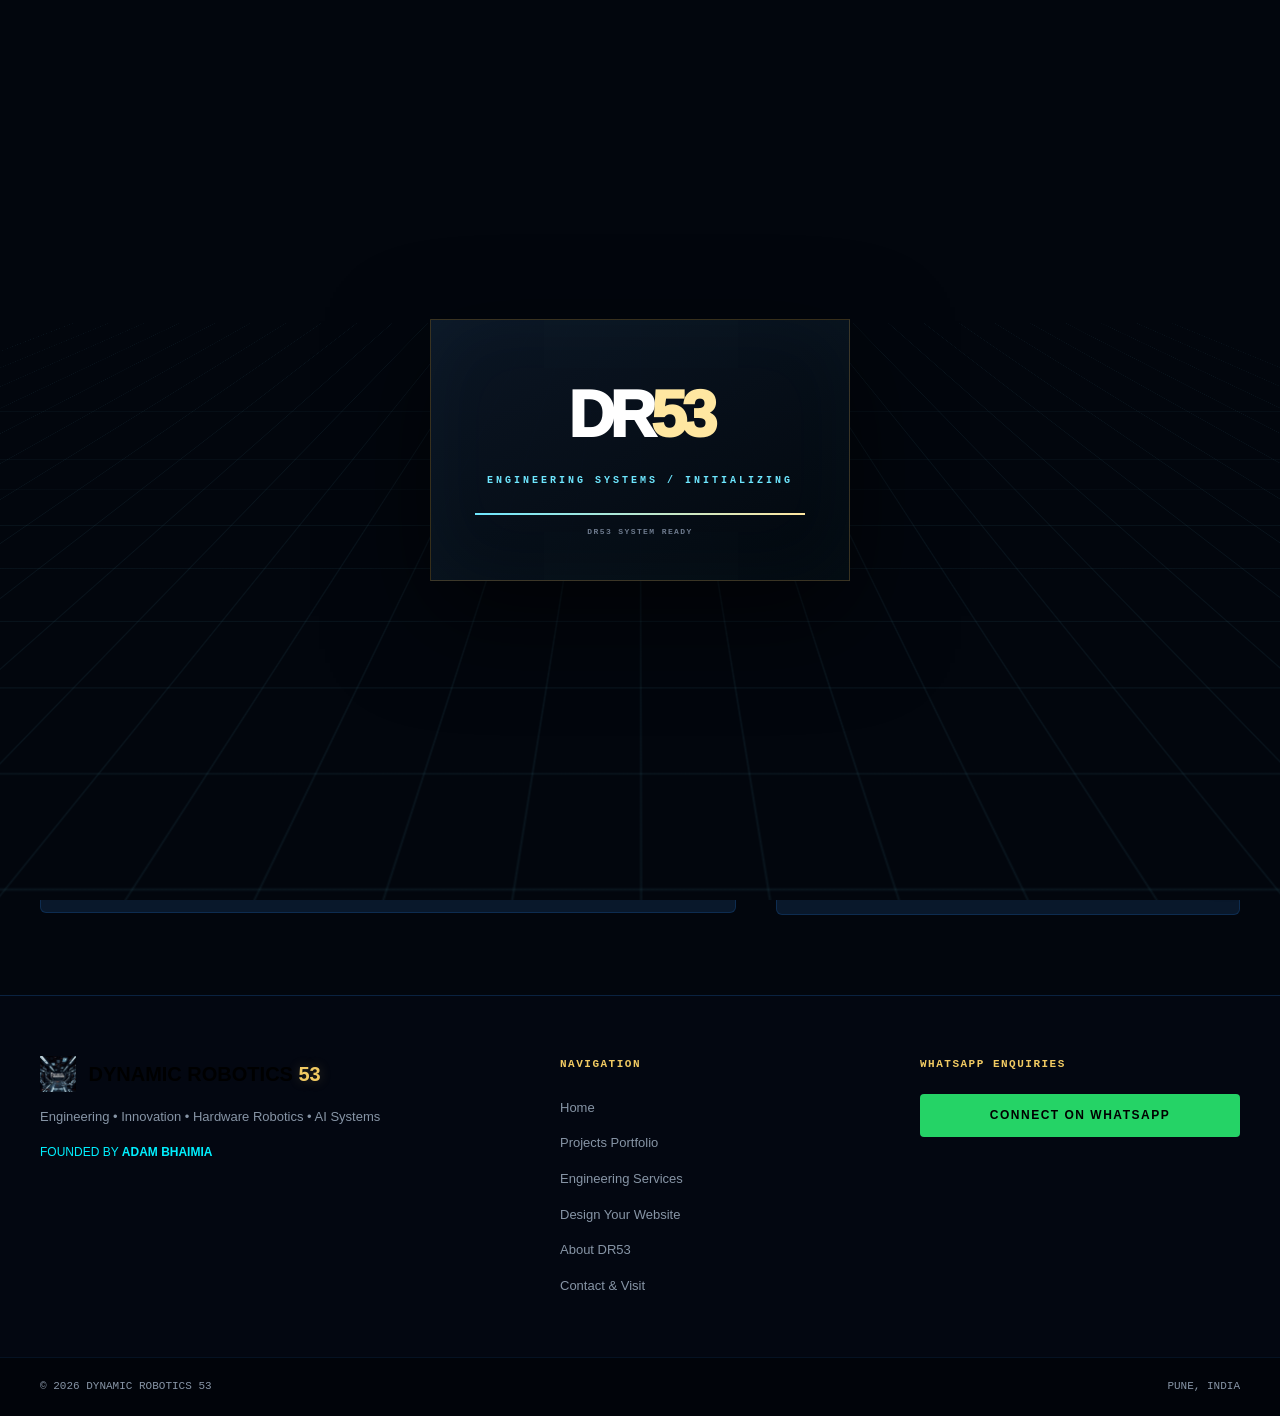
==== about.html @ 22752f09 "Add files via upload" ====
<!DOCTYPE html>
<html lang="en">
<head>
    <meta charset="UTF-8">
    <meta name="viewport" content="width=device-width, initial-scale=1.0">
    <title>About Adam Bhaimia & DR53 | Dynamic Robotics 53</title>
    <meta name="description" content="Learn about Dynamic Robotics 53 (DR53), founded by Adam Bhaimia in Pune, India. Physical hardware engineering, prototyping, and modern web development.">
    
    <link rel="icon" href="assets/favicon.png" type="image/png">
    <link rel="stylesheet" href="style.css">
</head>
<body class="dr53-v3 dr53-v4">
<div class="dr53-scroll-progress" aria-hidden="true"><span></span></div>

    <header class="navbar" id="navbar">
        <div class="nav-container">
            <a href="index.html" class="nav-brand">
                <img src="assets/logo.png" alt="DR53 Logo" class="brand-logo" onerror="this.style.display='none'; this.nextElementSibling.style.display='flex';">
                <div class="brand-fallback" style="display:none;"><span class="brand-title">DR<span class="gold-text">53</span></span></div>
            </a>

            <nav class="nav-menu" id="nav-menu">
                <a href="index.html" class="nav-link">HOME</a>
                <a href="projects.html" class="nav-link">PROJECTS</a>
                <a href="services.html" class="nav-link">SERVICES</a>
                <a href="software.html" class="nav-link highlight">DESIGN YOUR WEBSITE</a>
                <a href="about.html" class="nav-link active">ABOUT</a>
                <a href="visit.html" class="nav-link">CONTACT</a>
            </nav>

            <div class="nav-actions">
                <a href="https://wa.me/918149916052" target="_blank" rel="noopener" class="btn btn-whatsapp nav-wa-btn">
                    <span>WHATSAPP DR53</span>
                </a>
                <button class="hamburger" id="hamburger-btn" aria-label="Toggle Navigation">
                    <span></span><span></span><span></span>
                </button>
            </div>
        </div>
    </header>

    <section class="page-header">
        <div class="container">
            <span class="section-subtitle">FOUNDER & INITIATIVE STORY</span>
            <h1 class="page-title">ABOUT <span class="gold-text">DR53</span></h1>
            <p class="header-desc">Dynamic Robotics 53 is a hands-on engineering startup based in Pune, dedicated to solving physical hardware and software challenges.</p>
        </div>
    </section>

    <section class="section">
        <div class="container about-grid">
            <div class="about-story">
                <h2>THE VISION BEHIND DYNAMIC ROBOTICS 53</h2>
                <p class="lead-text">
                    "Dynamic Robotics 53 is a young engineering and technology initiative focused on turning ideas into physical prototypes, intelligent hardware systems, and useful digital products."
                </p>
                <p>
                    Founded in Pune, India by <strong>Adam Bhaimia</strong>, DR53 was established with a clear mission: bridging the gap between theoretical technology concepts and real, functioning hardware prototypes. 
                </p>
                <p>
                    Whether it's configuring an ESP32 micro-controller to drive a robotic chassis, programming computer vision pipelines to perform automated sorting, or coding dark, responsive websites for local businesses, DR53 approaches every project with methodical engineering principles.
                </p>

                <div class="founder-card-inline">
                    <div class="f-info">
                        <span class="f-title">FOUNDER & LEAD ENGINEER</span>
                        <h3>Adam Bhaimia</h3>
                        <p>Specializing in Robotics Prototyping, Embedded Microcontrollers, Computer Vision, and Front-End Development.</p>
                    </div>
                </div>
            </div>

            <div class="about-identity-card">
                <div class="tech-brand-box">
                    <img src="assets/logo.png" alt="Dynamic Robotics 53 Identity Logo" class="about-logo" onerror="this.style.display='none'; this.nextElementSibling.style.display='block';">
                    <div class="about-logo-fallback" style="display:none;">DR53</div>
                    <h3>DYNAMIC ROBOTICS 53</h3>
                    <span class="location-badge">📍 PUNE, MAHARASHTRA, INDIA</span>
                </div>

                <div class="pillars-list">
                    <div class="pillar-item">
                        <span class="p-num">01</span>
                        <div>
                            <h4>PRACTICAL PROTOTYPING</h4>
                            <p>We prioritize working physical hardware and code over theoretical designs.</p>
                        </div>
                    </div>

                    <div class="pillar-item">
                        <span class="p-num">02</span>
                        <div>
                            <h4>NO FAKE CLAIMS</h4>
                            <p>Honest engineering capabilities focused on small-batch R&D, student prototypes, and custom business sites.</p>
                        </div>
                    </div>

                    <div class="pillar-item">
                        <span class="p-num">03</span>
                        <div>
                            <h4>DIRECT COLLABORATION</h4>
                            <p>Work directly with founder Adam Bhaimia via local lab visits or direct WhatsApp consultation.</p>
                        </div>
                    </div>
                </div>
            </div>
        </div>
    </section>

    <!-- FLOATING WHATSAPP BUTTON -->
    <a href="https://wa.me/918149916052" target="_blank" rel="noopener" class="floating-wa-btn" aria-label="Chat with DR53 on WhatsApp">
        <svg viewBox="0 0 24 24"><path fill="currentColor" d="M12.04 2c-5.46 0-9.91 4.45-9.91 9.91 0 1.75.46 3.45 1.32 4.95L2.05 22l5.25-1.38c1.45.79 3.08 1.21 4.74 1.21 5.46 0 9.91-4.45 9.91-9.91 0-2.65-1.03-5.14-2.9-7.01A9.84 9.84 0 0 0 12.04 2m.01 1.67c4.54 0 8.24 3.7 8.24 8.24 0 2.2-.86 4.27-2.42 5.82a8.19 8.19 0 0 1-5.83 2.42c-1.46 0-2.89-.39-4.14-1.13l-.3-.18-3.08.81.82-3-.19-.31c-.81-1.3-1.24-2.81-1.24-4.37 0-4.54 3.7-8.24 8.24-8.24m4.52 11.23c-.25-.13-1.47-.72-1.7-.81-.23-.08-.39-.13-.56.13-.17.25-.66.81-.81.98-.15.17-.3.19-.55.06-.25-.13-1.05-.39-2-1.23-.74-.66-1.24-1.47-1.39-1.72-.15-.25-.02-.38.11-.51.11-.11.25-.29.37-.44.13-.15.17-.25.25-.42.08-.17.04-.31-.02-.44-.06-.13-.56-1.34-.76-1.84-.2-.48-.4-.42-.56-.43h-.48c-.17 0-.44.06-.67.31-.23.25-.88.86-.88 2.1 0 1.24.9 2.44 1.03 2.61.13.17 1.76 2.68 4.26 3.76.6.26 1.06.41 1.42.53.6.19 1.15.16 1.58.1.48-.07 1.47-.6 1.68-1.18.21-.58.21-1.07.15-1.18-.07-.1-.23-.17-.48-.3z"/></svg>
    </a>

    <footer class="footer">
        <div class="container footer-grid">
            <div class="footer-brand">
                <div class="f-logo-row">
                    <img src="assets/logo.png" alt="DR53 Logo" class="footer-logo" onerror="this.style.display='none';">
                    <span class="footer-brand-name">DYNAMIC ROBOTICS <span class="gold-text">53</span></span>
                </div>
                <p>Engineering &bull; Innovation &bull; Hardware Robotics &bull; AI Systems</p>
                <div class="founder-credit">FOUNDED BY <strong>ADAM BHAIMIA</strong></div>
            </div>
            <div class="footer-links">
                <h5>NAVIGATION</h5>
                <ul>
                    <li><a href="index.html">Home</a></li>
                    <li><a href="projects.html">Projects Portfolio</a></li>
                    <li><a href="services.html">Engineering Services</a></li>
                    <li><a href="software.html">Design Your Website</a></li>
                    <li><a href="about.html">About DR53</a></li>
                    <li><a href="visit.html">Contact & Visit</a></li>
                </ul>
            </div>
            <div class="footer-contact">
                <h5>WHATSAPP ENQUIRIES</h5>
                <a href="https://wa.me/918149916052" target="_blank" rel="noopener" class="btn btn-whatsapp full-width">
                    CONNECT ON WHATSAPP
                </a>
            </div>
        </div>
        <div class="footer-bottom">
            <div class="container bottom-flex">
                <span>&copy; 2026 DYNAMIC ROBOTICS 53</span>
                <span>PUNE, INDIA</span>
            </div>
        </div>
    </footer>

    <script src="script.js"></script>
</body>
</html>
---- style.css ----
/* ==========================================================================
   DYNAMIC ROBOTICS 53 (DR53) - SYSTEM DESIGN SPECIFICATIONS
   Theme: Dark Cinematic Robotics Lab (Navy / Electric Blue / Gold)
   ========================================================================== */

:root {
    /* Color Palette */
    --bg-darkest: #030711;
    --bg-main: #06101F;
    --bg-surface: #09182B;
    --bg-card: #0D223D;
    
    --blue-glow: #164D87;
    --blue-accent: #0088FF;
    --electric-cyan: #00F0FF;
    
    --gold-primary: #C99A2E;
    --gold-bright: #F1CA62;
    
    --wa-green: #25D366;
    --wa-green-hover: #1EBE57;

    --text-light: #F4F6F8;
    --text-muted: #8795A6;
    --border-color: rgba(22, 77, 135, 0.4);
    --border-gold: rgba(201, 154, 46, 0.4);

    /* Fonts */
    --font-heading: -apple-system, BlinkMacSystemFont, "Segoe UI", Roboto, Helvetica, Arial, sans-serif;
    --font-code: "Courier New", Courier, monospace;

    --transition: all 0.3s cubic-bezier(0.16, 1, 0.3, 1);
}

/* Reset & Global Base */
* {
    margin: 0;
    padding: 0;
    box-sizing: border-box;
}

html {
    scroll-behavior: smooth;
}

body {
    background-color: var(--bg-darkest);
    color: var(--text-light);
    font-family: var(--font-heading);
    line-height: 1.6;
    overflow-x: hidden;
}

body.no-scroll {
    overflow: hidden;
}

a {
    color: inherit;
    text-decoration: none;
}

ul {
    list-style: none;
}

img {
    max-width: 100%;
    height: auto;
    display: block;
}

.gold-text {
    color: var(--gold-bright);
    text-shadow: 0 0 12px rgba(241, 202, 98, 0.25);
}

.container {
    width: 100%;
    max-width: 1240px;
    margin: 0 auto;
    padding: 0 20px;
}

/* ==========================================================================
   BOOT ANIMATION OVERLAY
   ========================================================================== */
.boot-overlay {
    position: fixed;
    inset: 0;
    background-color: var(--bg-darkest);
    z-index: 99999;
    display: flex;
    align-items: center;
    justify-content: center;
    opacity: 1;
    visibility: visible;
    transition: opacity 0.6s ease, visibility 0.6s ease;
}

.boot-overlay.fade-out {
    opacity: 0;
    visibility: hidden;
}

.boot-content {
    text-align: center;
    position: relative;
    display: flex;
    flex-direction: column;
    align-items: center;
}

.boot-grid {
    position: absolute;
    inset: -200px;
    background-size: 30px 30px;
    background-image: 
        linear-gradient(to right, rgba(22, 77, 135, 0.1) 1px, transparent 1px),
        linear-gradient(to bottom, rgba(22, 77, 135, 0.1) 1px, transparent 1px);
    z-index: -1;
}

.boot-logo-wrapper {
    position: relative;
    width: 110px;
    height: 110px;
    display: flex;
    align-items: center;
    justify-content: center;
    margin-bottom: 25px;
}

.boot-logo {
    width: 60px;
    height: 60px;
    object-fit: contain;
    z-index: 2;
}

.boot-logo-fallback {
    font-size: 28px;
    font-weight: 900;
    color: var(--gold-bright);
    z-index: 2;
}

.ring {
    position: absolute;
    border-radius: 50%;
    border: 2px solid transparent;
}

.outer-ring {
    inset: 0;
    border-top-color: var(--gold-primary);
    border-bottom-color: var(--electric-cyan);
    animation: spin 1.8s linear infinite;
}

.inner-ring {
    inset: 12px;
    border-left-color: var(--gold-bright);
    border-right-color: var(--blue-accent);
    animation: spin-reverse 1.2s linear infinite;
}

.scan-line {
    position: absolute;
    left: 0;
    right: 0;
    height: 3px;
    background: linear-gradient(90deg, transparent, var(--electric-cyan), transparent);
    animation: scan 1.4s ease-in-out infinite alternate;
}

.sys-code {
    font-family: var(--font-code);
    font-size: 11px;
    color: var(--electric-cyan);
    letter-spacing: 2px;
    display: block;
    margin-bottom: 5px;
}

.boot-text {
    font-size: 14px;
    font-weight: 800;
    letter-spacing: 4px;
    color: var(--text-light);
    margin-bottom: 15px;
}

.progress-bar-container {
    width: 220px;
    height: 4px;
    background-color: var(--bg-surface);
    border-radius: 2px;
    overflow: hidden;
    border: 1px solid var(--border-color);
}

.progress-bar-fill {
    width: 0%;
    height: 100%;
    background: linear-gradient(90deg, var(--gold-primary), var(--electric-cyan));
    animation: fillProgress 1.4s ease-out forwards;
}

@keyframes spin { 100% { transform: rotate(360deg); } }
@keyframes spin-reverse { 100% { transform: rotate(-360deg); } }
@keyframes scan { 0% { top: 0%; } 100% { top: 100%; } }
@keyframes fillProgress { 100% { width: 100%; } }

/* ==========================================================================
   NAVBAR
   ========================================================================== */
.navbar {
    position: fixed;
    top: 0;
    left: 0;
    width: 100%;
    height: 80px;
    background-color: rgba(3, 7, 17, 0.85);
    backdrop-filter: blur(12px);
    border-bottom: 1px solid var(--border-color);
    z-index: 1000;
    transition: var(--transition);
}

.navbar.scrolled {
    height: 70px;
    background-color: rgba(3, 7, 17, 0.95);
    box-shadow: 0 10px 30px rgba(0,0,0,0.5);
}

.nav-container {
    height: 100%;
    display: flex;
    align-items: center;
    justify-content: space-between;
}

.nav-brand {
    display: flex;
    align-items: center;
    gap: 10px;
}

.brand-logo {
    height: 42px;
    width: auto;
    object-fit: contain;
}

.brand-fallback {
    display: flex;
    align-items: center;
}

.brand-title {
    font-size: 24px;
    font-weight: 900;
    letter-spacing: 2px;
    color: var(--text-light);
}

.nav-menu {
    display: flex;
    align-items: center;
    gap: 25px;
}

.nav-link {
    font-size: 13px;
    font-weight: 700;
    letter-spacing: 1.5px;
    color: var(--text-muted);
    transition: var(--transition);
    position: relative;
    padding: 5px 0;
}

.nav-link:hover, .nav-link.active {
    color: var(--text-light);
}

.nav-link.active::after {
    content: '';
    position: absolute;
    bottom: -2px;
    left: 0;
    width: 100%;
    height: 2px;
    background-color: var(--gold-bright);
    box-shadow: 0 0 8px var(--gold-bright);
}

.nav-link.highlight {
    color: var(--gold-bright);
}

.nav-actions {
    display: flex;
    align-items: center;
    gap: 15px;
}

/* BUTTONS */
.btn {
    display: inline-flex;
    align-items: center;
    justify-content: center;
    gap: 8px;
    padding: 12px 24px;
    font-size: 12px;
    font-weight: 800;
    letter-spacing: 1.5px;
    border-radius: 4px;
    cursor: pointer;
    transition: var(--transition);
    border: none;
    text-transform: uppercase;
}

.btn-primary {
    background: linear-gradient(135deg, var(--gold-primary), var(--gold-bright));
    color: var(--bg-darkest);
    box-shadow: 0 4px 15px rgba(201, 154, 46, 0.3);
}

.btn-primary:hover {
    transform: translateY(-2px);
    box-shadow: 0 6px 20px rgba(241, 202, 98, 0.5);
}

.btn-secondary {
    background-color: var(--bg-surface);
    color: var(--text-light);
    border: 1px solid var(--border-color);
}

.btn-secondary:hover {
    background-color: var(--bg-card);
    border-color: var(--electric-cyan);
    color: var(--electric-cyan);
}

.btn-outline {
    background-color: transparent;
    color: var(--gold-bright);
    border: 1px solid var(--gold-primary);
}

.btn-outline:hover {
    background-color: rgba(201, 154, 46, 0.1);
    border-color: var(--gold-bright);
}

.btn-outline-sm {
    padding: 8px 14px;
    font-size: 11px;
    background: transparent;
    color: var(--gold-bright);
    border: 1px solid var(--border-gold);
    border-radius: 4px;
}

.btn-outline-sm:hover {
    background: var(--gold-primary);
    color: var(--bg-darkest);
}

.btn-whatsapp {
    background-color: var(--wa-green);
    color: #FFFFFF;
    font-weight: 800;
}

.btn-whatsapp:hover {
    background-color: var(--wa-green-hover);
    transform: translateY(-2px);
    box-shadow: 0 4px 15px rgba(37, 211, 102, 0.4);
}

.wa-icon {
    width: 18px;
    height: 18px;
}

.full-width {
    width: 100%;
}

/* HAMBURGER MOBILE */
.hamburger {
    display: none;
    flex-direction: column;
    justify-content: space-between;
    width: 28px;
    height: 20px;
    background: transparent;
    border: none;
    cursor: pointer;
    z-index: 1001;
}

.hamburger span {
    width: 100%;
    height: 2px;
    background-color: var(--text-light);
    transition: var(--transition);
}

.hamburger.is-active span:nth-child(1) {
    transform: translateY(9px) rotate(45deg);
}

.hamburger.is-active span:nth-child(2) {
    opacity: 0;
}

.hamburger.is-active span:nth-child(3) {
    transform: translateY(-9px) rotate(-45deg);
}

/* ==========================================================================
   HERO SECTION
   ========================================================================== */
.hero-section {
    padding-top: 150px;
    padding-bottom: 90px;
    position: relative;
    background: radial-gradient(circle at 70% 30%, rgba(22, 77, 135, 0.25) 0%, transparent 60%);
}

.hero-grid {
    display: grid;
    grid-template-columns: 1.2fr 0.8fr;
    gap: 40px;
    align-items: center;
}

.badge-tag {
    display: inline-flex;
    align-items: center;
    gap: 8px;
    padding: 6px 14px;
    background-color: rgba(22, 77, 135, 0.3);
    border: 1px solid var(--border-color);
    border-radius: 20px;
    font-family: var(--font-code);
    font-size: 11px;
    color: var(--electric-cyan);
    letter-spacing: 1px;
    margin-bottom: 20px;
}

.pulse-dot {
    width: 8px;
    height: 8px;
    background-color: var(--wa-green);
    border-radius: 50%;
    box-shadow: 0 0 8px var(--wa-green);
    animation: pulse 2s infinite;
}

@keyframes pulse { 0%, 100% { opacity: 1; } 50% { opacity: 0.4; } }

.glitch-title {
    font-size: 54px;
    font-weight: 900;
    line-height: 1.1;
    letter-spacing: -1px;
    margin-bottom: 20px;
}

.hero-subtitle {
    font-size: 18px;
    color: var(--text-muted);
    max-width: 580px;
    margin-bottom: 35px;
}

.hero-cta-group {
    display: flex;
    flex-wrap: wrap;
    gap: 15px;
    margin-bottom: 40px;
}

.btn-whatsapp-mobile {
    display: none;
    background-color: var(--wa-green);
    color: #FFF;
}

.hero-meta {
    display: flex;
    gap: 30px;
    border-top: 1px solid var(--border-color);
    padding-top: 25px;
}

.meta-item {
    display: flex;
    flex-direction: column;
}

.meta-label {
    font-size: 10px;
    font-family: var(--font-code);
    color: var(--text-muted);
    letter-spacing: 1.5px;
}

.meta-val {
    font-size: 13px;
    font-weight: 800;
    color: var(--gold-bright);
}

/* HERO HUD GRAPHIC */
.hero-visual-wrapper {
    display: flex;
    justify-content: center;
}

.hud-container {
    position: relative;
    width: 340px;
    height: 340px;
    display: flex;
    align-items: center;
    justify-content: center;
}

.hud-ring {
    position: absolute;
    border-radius: 50%;
    border: 1px dashed var(--border-color);
}

.hud-ring.r1 {
    inset: 0;
    border-color: rgba(201, 154, 46, 0.3);
    animation: spin 25s linear infinite;
}

.hud-ring.r2 {
    inset: 30px;
    border: 1px solid rgba(0, 240, 255, 0.3);
    border-top-color: transparent;
    animation: spin-reverse 15s linear infinite;
}

.hud-ring.r3 {
    inset: 60px;
    border: 2px dotted rgba(22, 77, 135, 0.6);
}

.hud-core {
    width: 120px;
    height: 120px;
    background-color: var(--bg-surface);
    border: 2px solid var(--gold-primary);
    border-radius: 50%;
    display: flex;
    align-items: center;
    justify-content: center;
    box-shadow: 0 0 30px rgba(201, 154, 46, 0.2);
    z-index: 2;
}

.hud-logo {
    width: 65px;
    height: auto;
}

.hud-logo-fallback {
    font-weight: 900;
    font-size: 24px;
    color: var(--gold-bright);
}

.hud-scan-line {
    position: absolute;
    width: 100%;
    height: 2px;
    background: linear-gradient(90deg, transparent, var(--electric-cyan), transparent);
    animation: scan 3s ease-in-out infinite alternate;
}

.hud-tag {
    position: absolute;
    font-family: var(--font-code);
    font-size: 9px;
    color: var(--electric-cyan);
    background-color: rgba(6, 16, 31, 0.8);
    padding: 3px 6px;
    border: 1px solid var(--border-color);
}

.hud-tag.top-left { top: 0; left: 0; }
.hud-tag.top-right { top: 0; right: 0; }
.hud-tag.bottom-left { bottom: 0; left: 0; }
.hud-tag.bottom-right { bottom: 0; right: 0; }

/* ==========================================================================
   CAPABILITIES & SECTIONS
   ========================================================================== */
.section {
    padding: 80px 0;
}

.dark-bg {
    background-color: var(--bg-surface);
    border-top: 1px solid var(--border-color);
    border-bottom: 1px solid var(--border-color);
}

.section-header {
    text-align: center;
    margin-bottom: 50px;
}

.section-subtitle {
    font-family: var(--font-code);
    font-size: 11px;
    color: var(--electric-cyan);
    letter-spacing: 2px;
    display: block;
    margin-bottom: 8px;
}

.section-title {
    font-size: 36px;
    font-weight: 900;
    letter-spacing: -0.5px;
}

.capabilities-grid {
    display: grid;
    grid-template-columns: repeat(auto-fit, minmax(260px, 1fr));
    gap: 25px;
}

.cap-card {
    background-color: var(--bg-surface);
    border: 1px solid var(--border-color);
    padding: 30px;
    border-radius: 6px;
    position: relative;
    transition: var(--transition);
    display: flex;
    flex-direction: column;
}

.cap-card:hover {
    transform: translateY(-5px);
    border-color: var(--gold-primary);
    box-shadow: 0 10px 30px rgba(0,0,0,0.4);
}

.cap-number {
    font-family: var(--font-code);
    font-size: 14px;
    color: var(--gold-primary);
    margin-bottom: 15px;
}

.cap-icon {
    width: 40px;
    height: 40px;
    color: var(--electric-cyan);
    margin-bottom: 20px;
}

.cap-card h3 {
    font-size: 20px;
    font-weight: 800;
    margin-bottom: 12px;
}

.cap-card p {
    font-size: 14px;
    color: var(--text-muted);
    margin-bottom: 20px;
    flex-grow: 1;
}

.cap-link {
    font-size: 12px;
    font-weight: 800;
    color: var(--gold-bright);
    letter-spacing: 1px;
}

/* TEASER GRID */
.section-header-flex {
    display: flex;
    justify-content: space-between;
    align-items: flex-end;
    margin-bottom: 40px;
}

.project-teaser-grid {
    display: grid;
    grid-template-columns: repeat(auto-fit, minmax(300px, 1fr));
    gap: 25px;
}

.project-mini-card {
    background-color: var(--bg-main);
    border: 1px solid var(--border-color);
    border-radius: 6px;
    overflow: hidden;
    transition: var(--transition);
}

.project-mini-card:hover {
    border-color: var(--electric-cyan);
    transform: translateY(-4px);
}

.card-img-box {
    height: 180px;
    position: relative;
    background-color: var(--bg-darkest);
}

.card-img-box img {
    width: 100%;
    height: 100%;
    object-fit: cover;
}

.status-tag {
    position: absolute;
    top: 12px;
    right: 12px;
    background-color: rgba(3, 7, 17, 0.85);
    border: 1px solid var(--gold-primary);
    color: var(--gold-bright);
    font-family: var(--font-code);
    font-size: 9px;
    padding: 3px 8px;
    border-radius: 2px;
}

.card-details {
    padding: 20px;
}

.p-num {
    font-family: var(--font-code);
    font-size: 10px;
    color: var(--electric-cyan);
}

.card-details h4 {
    font-size: 18px;
    margin: 4px 0 10px 0;
}

.card-details p {
    font-size: 13px;
    color: var(--text-muted);
}

/* ==========================================================================
   PAGE HEADERS (INNER PAGES)
   ========================================================================== */
.page-header {
    padding-top: 140px;
    padding-bottom: 50px;
    background: linear-gradient(to bottom, var(--bg-surface), var(--bg-darkest));
    border-bottom: 1px solid var(--border-color);
}

.page-title {
    font-size: 42px;
    font-weight: 900;
    margin-top: 5px;
    margin-bottom: 15px;
}

.header-desc {
    font-size: 16px;
    color: var(--text-muted);
    max-width: 650px;
}

/* ==========================================================================
   PROJECTS PAGE
   ========================================================================== */
.projects-full-grid {
    display: grid;
    grid-template-columns: repeat(auto-fit, minmax(340px, 1fr));
    gap: 30px;
}

.project-card {
    background-color: var(--bg-surface);
    border: 1px solid var(--border-color);
    border-radius: 6px;
    overflow: hidden;
    display: flex;
    flex-direction: column;
    transition: var(--transition);
}

.project-card:hover {
    border-color: var(--gold-primary);
    box-shadow: 0 10px 25px rgba(0,0,0,0.5);
}

.project-media {
    height: 220px;
    position: relative;
    background-color: #000;
}

.project-media img {
    width: 100%;
    height: 100%;
    object-fit: cover;
}

.badge-status {
    position: absolute;
    top: 12px;
    left: 12px;
    font-family: var(--font-code);
    font-size: 10px;
    padding: 4px 8px;
    border-radius: 3px;
    font-weight: bold;
}

.badge-status.prototype { background: var(--gold-primary); color: #000; }
.badge-status.rd { background: var(--blue-accent); color: #FFF; }
.badge-status.concept { background: var(--bg-card); color: var(--electric-cyan); border: 1px solid var(--electric-cyan); }
.badge-status.dev { background: #8e44ad; color: #FFF; }

.project-body {
    padding: 25px;
    display: flex;
    flex-direction: column;
    flex-grow: 1;
}

.p-header {
    margin-bottom: 10px;
}

.p-id {
    font-family: var(--font-code);
    font-size: 10px;
    color: var(--electric-cyan);
}

.p-header h3 {
    font-size: 20px;
    font-weight: 800;
}

.p-desc {
    font-size: 14px;
    color: var(--text-muted);
    margin-bottom: 20px;
    flex-grow: 1;
}

.tech-tags {
    display: flex;
    flex-wrap: wrap;
    gap: 8px;
    margin-bottom: 20px;
}

.tech-tags span {
    font-family: var(--font-code);
    font-size: 10px;
    background-color: var(--bg-main);
    border: 1px solid var(--border-color);
    padding: 3px 8px;
    border-radius: 3px;
    color: var(--text-light);
}

/* ==========================================================================
   SERVICES PAGE
   ========================================================================== */
.services-list-grid {
    display: grid;
    grid-template-columns: repeat(auto-fit, minmax(450px, 1fr));
    gap: 30px;
}

.service-box {
    background-color: var(--bg-surface);
    border: 1px solid var(--border-color);
    padding: 35px;
    border-radius: 6px;
    display: flex;
    flex-direction: column;
}

.service-box.highlight-box {
    border-color: var(--gold-primary);
    box-shadow: 0 0 20px rgba(201, 154, 46, 0.1);
}

.service-icon-header {
    display: flex;
    align-items: center;
    gap: 15px;
    margin-bottom: 15px;
}

.s-icon {
    font-size: 32px;
}

.service-icon-header h2 {
    font-size: 22px;
    font-weight: 800;
}

.service-lead {
    font-size: 15px;
    color: var(--text-muted);
    margin-bottom: 20px;
}

.service-checklist {
    margin-bottom: 30px;
    flex-grow: 1;
}

.service-checklist li {
    font-size: 14px;
    color: var(--text-light);
    margin-bottom: 10px;
    position: relative;
    padding-left: 20px;
}

.service-checklist li::before {
    content: '⚡';
    position: absolute;
    left: 0;
    font-size: 11px;
    color: var(--gold-bright);
}

/* ==========================================================================
   WEBSITE BUILDER CONFIGURATOR (SOFTWARE.HTML)
   ========================================================================== */
.configurator-layout {
    display: grid;
    grid-template-columns: 1fr 360px;
    gap: 40px;
    align-items: start;
}

.config-step-card {
    background-color: var(--bg-surface);
    border: 1px solid var(--border-color);
    padding: 30px;
    border-radius: 6px;
    margin-bottom: 30px;
    position: relative;
}

.step-badge {
    font-family: var(--font-code);
    font-size: 10px;
    color: var(--electric-cyan);
    background-color: var(--bg-main);
    padding: 3px 8px;
    border: 1px solid var(--border-color);
    display: inline-block;
    margin-bottom: 10px;
}

.config-step-card h3 {
    font-size: 20px;
    font-weight: 800;
    margin-bottom: 20px;
}

.packages-grid {
    display: grid;
    grid-template-columns: repeat(auto-fit, minmax(200px, 1fr));
    gap: 15px;
}

.package-option input {
    display: none;
}

.pkg-card {
    background-color: var(--bg-main);
    border: 1px solid var(--border-color);
    padding: 20px;
    border-radius: 6px;
    cursor: pointer;
    transition: var(--transition);
    height: 100%;
    position: relative;
}

.pkg-card.featured {
    border-color: var(--gold-primary);
}

.pkg-tag {
    position: absolute;
    top: -10px;
    right: 15px;
    background: var(--gold-primary);
    color: #000;
    font-size: 9px;
    font-weight: 900;
    padding: 2px 6px;
    border-radius: 2px;
}

.package-option input:checked + .pkg-card {
    border-color: var(--gold-bright);
    background-color: var(--bg-card);
    box-shadow: 0 0 15px rgba(241, 202, 98, 0.2);
}

.pkg-name {
    font-size: 16px;
    font-weight: 800;
    display: block;
}

.pkg-price {
    font-size: 26px;
    font-weight: 900;
    color: var(--gold-bright);
    margin: 8px 0;
}

.pkg-desc {
    font-size: 12px;
    color: var(--text-muted);
    margin-bottom: 15px;
}

.pkg-card ul li {
    font-size: 12px;
    color: var(--text-light);
    margin-bottom: 5px;
}

/* ADDONS GRID */
.addons-grid {
    display: grid;
    grid-template-columns: repeat(auto-fit, minmax(220px, 1fr));
    gap: 12px;
}

.addon-checkbox input {
    display: none;
}

.addon-box {
    background-color: var(--bg-main);
    border: 1px solid var(--border-color);
    padding: 12px 16px;
    border-radius: 4px;
    cursor: pointer;
    display: flex;
    justify-content: space-between;
    align-items: center;
    transition: var(--transition);
}

.addon-checkbox input:checked + .addon-box {
    border-color: var(--electric-cyan);
    background-color: var(--bg-card);
}

.addon-title {
    font-size: 13px;
    font-weight: 700;
}

.addon-cost {
    font-family: var(--font-code);
    font-size: 12px;
    color: var(--gold-bright);
}

/* FORM GROUPS */
.form-group {
    margin-bottom: 20px;
}

.form-group.margin-top {
    margin-top: 25px;
}

.form-group label {
    display: block;
    font-size: 13px;
    font-weight: 700;
    margin-bottom: 8px;
}

.form-control {
    width: 100%;
    padding: 12px 15px;
    background-color: var(--bg-main);
    border: 1px solid var(--border-color);
    border-radius: 4px;
    color: var(--text-light);
    font-family: var(--font-heading);
    font-size: 14px;
    outline: none;
    transition: var(--transition);
}

.form-control:focus {
    border-color: var(--electric-cyan);
    box-shadow: 0 0 10px rgba(0, 240, 255, 0.2);
}

.domain-input-group {
    display: flex;
    gap: 10px;
}

.form-help-text {
    font-size: 11px;
    color: var(--text-muted);
    margin-top: 5px;
    display: block;
}

/* ACCORDION FAQ */
.faq-accordion {
    border: 1px solid var(--border-color);
    border-radius: 4px;
    margin-top: 20px;
    overflow: hidden;
}

.faq-toggle-btn {
    width: 100%;
    padding: 14px 18px;
    background-color: var(--bg-main);
    color: var(--text-light);
    border: none;
    font-size: 13px;
    font-weight: 700;
    display: flex;
    justify-content: space-between;
    align-items: center;
    cursor: pointer;
    text-align: left;
}

.faq-content {
    padding: 20px;
    background-color: var(--bg-surface);
    display: none;
    font-size: 13px;
    color: var(--text-muted);
}

.faq-content.open {
    display: block;
}

.faq-content ul {
    margin-top: 10px;
    padding-left: 15px;
}

.faq-content li {
    list-style: disc;
    margin-bottom: 8px;
}

/* SIDEBAR QUOTE PANEL */
.quote-panel {
    background-color: var(--bg-surface);
    border: 2px solid var(--gold-primary);
    border-radius: 6px;
    padding: 25px;
    position: sticky;
    top: 100px;
    box-shadow: 0 10px 30px rgba(0,0,0,0.5);
}

.panel-header {
    display: flex;
    justify-content: space-between;
    align-items: center;
    margin-bottom: 20px;
}

.panel-header h4 {
    font-size: 16px;
    font-weight: 900;
}

.live-pulse {
    font-family: var(--font-code);
    font-size: 9px;
    color: var(--wa-green);
}

.q-row {
    display: flex;
    justify-content: space-between;
    font-size: 14px;
    margin-bottom: 10px;
}

.q-divider {
    height: 1px;
    background-color: var(--border-color);
    margin: 15px 0;
}

.q-addons-list span {
    font-size: 12px;
    color: var(--text-muted);
}

.q-addons-list ul {
    margin-top: 8px;
}

.q-addons-list li {
    font-size: 12px;
    color: var(--electric-cyan);
    margin-bottom: 4px;
}

.q-addons-list li.muted-li {
    color: var(--text-muted);
}

.q-total-row {
    display: flex;
    justify-content: space-between;
    align-items: center;
    margin-bottom: 15px;
}

.total-price-tag {
    font-size: 32px;
    font-weight: 900;
    color: var(--gold-bright);
    text-shadow: 0 0 10px rgba(241, 202, 98, 0.3);
}

.disclaimer-note {
    font-size: 10px;
    color: var(--text-muted);
    margin-bottom: 20px;
}

.pulse-wa {
    animation: glow-pulse 2s infinite alternate;
}

@keyframes glow-pulse {
    0% { box-shadow: 0 0 5px rgba(37, 211, 102, 0.4); }
    100% { box-shadow: 0 0 20px rgba(37, 211, 102, 0.8); }
}

/* ==========================================================================
   ABOUT & CONTACT PAGES
   ========================================================================== */
.about-grid {
    display: grid;
    grid-template-columns: 1.2fr 0.8fr;
    gap: 40px;
}

.about-story h2 {
    font-size: 28px;
    font-weight: 900;
    margin-bottom: 20px;
}

.lead-text {
    font-size: 18px;
    color: var(--gold-bright);
    margin-bottom: 20px;
    font-style: italic;
    border-left: 3px solid var(--gold-primary);
    padding-left: 15px;
}

.about-story p {
    font-size: 15px;
    color: var(--text-muted);
    margin-bottom: 18px;
}

.founder-card-inline {
    background-color: var(--bg-surface);
    border: 1px solid var(--border-color);
    padding: 20px;
    border-radius: 6px;
    margin-top: 30px;
}

.f-title {
    font-family: var(--font-code);
    font-size: 10px;
    color: var(--electric-cyan);
}

.f-info h3 {
    font-size: 22px;
    margin: 5px 0 10px 0;
}

.about-identity-card {
    background-color: var(--bg-surface);
    border: 1px solid var(--border-color);
    padding: 30px;
    border-radius: 6px;
}

.tech-brand-box {
    text-align: center;
    border-bottom: 1px solid var(--border-color);
    padding-bottom: 25px;
    margin-bottom: 25px;
}

.about-logo {
    width: 70px;
    margin: 0 auto 15px auto;
}

.about-logo-fallback {
    font-size: 32px;
    font-weight: 900;
    color: var(--gold-bright);
}

.location-badge {
    font-family: var(--font-code);
    font-size: 10px;
    color: var(--electric-cyan);
    margin-top: 8px;
    display: block;
}

.pillars-list {
    display: flex;
    flex-direction: column;
    gap: 20px;
}

.pillar-item {
    display: flex;
    gap: 15px;
}

.pillar-item .p-num {
    font-size: 16px;
    font-weight: bold;
}

.pillar-item h4 {
    font-size: 14px;
    margin-bottom: 4px;
}

.pillar-item p {
    font-size: 12px;
    color: var(--text-muted);
}

/* CONTACT PAGE */
.contact-grid {
    display: grid;
    grid-template-columns: 1fr 1fr;
    gap: 40px;
}

.info-card, .form-card {
    background-color: var(--bg-surface);
    border: 1px solid var(--border-color);
    padding: 35px;
    border-radius: 6px;
    height: 100%;
}

.c-tagline {
    font-size: 14px;
    color: var(--text-muted);
    margin-bottom: 25px;
}

.c-detail-item {
    margin-bottom: 18px;
}

.c-label {
    display: block;
    font-family: var(--font-code);
    font-size: 10px;
    color: var(--electric-cyan);
}

.c-val {
    font-size: 16px;
    font-weight: 800;
}

.wa-hero-box {
    background-color: var(--bg-main);
    border: 1px solid var(--border-gold);
    padding: 20px;
    border-radius: 6px;
    margin-top: 30px;
}

.wa-hero-box p {
    font-size: 13px;
    color: var(--text-muted);
    margin-bottom: 15px;
}

.form-desc {
    font-size: 13px;
    color: var(--text-muted);
    margin-bottom: 25px;
}

/* ==========================================================================
   FLOATING WHATSAPP BUTTON
   ========================================================================== */
.floating-wa-btn {
    position: fixed;
    bottom: 25px;
    right: 25px;
    width: 60px;
    height: 60px;
    background-color: var(--wa-green);
    color: #FFF;
    border-radius: 50%;
    display: flex;
    align-items: center;
    justify-content: center;
    box-shadow: 0 4px 20px rgba(37, 211, 102, 0.5);
    z-index: 999;
    transition: var(--transition);
}

.floating-wa-btn svg {
    width: 32px;
    height: 32px;
}

.floating-wa-btn:hover {
    transform: scale(1.1);
    background-color: var(--wa-green-hover);
}

.wa-tooltip {
    position: absolute;
    right: 70px;
    background-color: var(--bg-surface);
    color: var(--text-light);
    font-size: 12px;
    font-weight: bold;
    padding: 6px 12px;
    border-radius: 4px;
    border: 1px solid var(--border-color);
    white-space: nowrap;
    opacity: 0;
    pointer-events: none;
    transition: var(--transition);
}

.floating-wa-btn:hover .wa-tooltip {
    opacity: 1;
}

/* ==========================================================================
   FOOTER
   ========================================================================== */
.footer {
    background-color: var(--bg-darkest);
    border-top: 1px solid var(--border-color);
    padding-top: 60px;
}

.footer-grid {
    display: grid;
    grid-template-columns: 1.5fr 1fr 1fr;
    gap: 40px;
    padding-bottom: 50px;
}

.f-logo-row {
    display: flex;
    align-items: center;
    gap: 12px;
    margin-bottom: 15px;
}

.footer-logo {
    height: 36px;
}

.footer-brand-name {
    font-size: 20px;
    font-weight: 900;
}

.footer-brand p {
    font-size: 13px;
    color: var(--text-muted);
    margin-bottom: 15px;
}

.founder-credit {
    font-size: 12px;
    color: var(--electric-cyan);
    margin-bottom: 5px;
}

.loc-tag {
    font-size: 12px;
    color: var(--text-muted);
}

.footer-links h5, .footer-contact h5 {
    font-family: var(--font-code);
    font-size: 11px;
    color: var(--gold-bright);
    letter-spacing: 1.5px;
    margin-bottom: 20px;
}

.footer-links ul li {
    margin-bottom: 10px;
}

.footer-links ul li a {
    font-size: 13px;
    color: var(--text-muted);
    transition: var(--transition);
}

.footer-links ul li a:hover {
    color: var(--text-light);
}

.footer-contact p {
    font-size: 13px;
    color: var(--text-muted);
    margin-bottom: 20px;
}

.footer-bottom {
    background-color: #01040a;
    padding: 20px 0;
    border-top: 1px solid rgba(22, 77, 135, 0.2);
    font-size: 11px;
    font-family: var(--font-code);
    color: var(--text-muted);
}

.bottom-flex {
    display: flex;
    justify-content: space-between;
}

.sys-ok {
    color: var(--wa-green);
}

/* ==========================================================================
   RESPONSIVE DESIGN & IPAD OPTIMIZATIONS
   ========================================================================== */
@media (max-width: 1024px) {
    .hero-grid {
        grid-template-columns: 1fr;
        text-align: center;
    }
    
    .hero-subtitle {
        margin: 0 auto 35px auto;
    }

    .hero-cta-group {
        justify-content: center;
    }

    .hero-meta {
        justify-content: center;
    }

    .configurator-layout {
        grid-template-columns: 1fr;
    }

    .quote-panel {
        position: static;
        margin-top: 30px;
    }

    .services-list-grid {
        grid-template-columns: 1fr;
    }
}

@media (max-width: 768px) {
    .nav-menu {
        position: fixed;
        top: 0;
        right: -100%;
        width: 80%;
        max-width: 320px;
        height: 100vh;
        background-color: var(--bg-surface);
        border-left: 1px solid var(--border-color);
        flex-direction: column;
        align-items: flex-start;
        padding: 100px 30px;
        gap: 25px;
        transition: right 0.4s ease;
        box-shadow: -10px 0 30px rgba(0,0,0,0.8);
    }

    .nav-menu.is-active {
        right: 0;
    }

    .hamburger {
        display: flex;
    }

    .nav-wa-btn {
        display: none;
    }

    .btn-whatsapp-mobile {
        display: inline-flex;
    }

    .glitch-title {
        font-size: 38px;
    }

    .about-grid, .contact-grid {
        grid-template-columns: 1fr;
    }

    .footer-grid {
        grid-template-columns: 1fr;
    }
}

/* REDUCED MOTION ACCESSIBILITY */
@media (prefers-reduced-motion: reduce) {
    *, ::before, ::after {
        animation-duration: 0.01ms !important;
        animation-iteration-count: 1 !important;
        transition-duration: 0.01ms !important;
        scroll-behavior: auto !important;
    }
    .boot-overlay {
        display: none !important;
    }
}
p
/* ================================================================
   DR53 V3 — PREMIUM CONVERSION SYSTEM
   Added without removing the legacy page styles.
   ================================================================ */
:root{--v3-bg:#02060d;--v3-panel:#07111d;--v3-panel2:#0b1725;--v3-gold:#d7a83f;--v3-gold2:#ffe18a;--v3-cyan:#6ee7ff;--v3-text:#f5f7fa;--v3-muted:#8e9bad;--v3-line:rgba(215,168,63,.22);--v3-ease:cubic-bezier(.16,1,.3,1)}
.dr53-v3{background:radial-gradient(circle at 75% 12%,rgba(0,146,255,.09),transparent 30%),radial-gradient(circle at 20% 35%,rgba(215,168,63,.06),transparent 28%),var(--v3-bg);color:var(--v3-text);min-height:100vh;overflow-x:hidden}
.dr53-v3 a{color:inherit}
.v3-noise{position:fixed;inset:0;pointer-events:none;z-index:0;opacity:.035;background-image:url("data:image/svg+xml,%3Csvg viewBox='0 0 180 180' xmlns='http://www.w3.org/2000/svg'%3E%3Cfilter id='n'%3E%3CfeTurbulence type='fractalNoise' baseFrequency='.9' numOctaves='3' stitchTiles='stitch'/%3E%3C/filter%3E%3Crect width='100%25' height='100%25' filter='url(%23n)' opacity='.7'/%3E%3C/svg%3E")}
.v3-grid{position:fixed;inset:0;pointer-events:none;z-index:0;opacity:.34;background-image:linear-gradient(rgba(110,231,255,.035) 1px,transparent 1px),linear-gradient(90deg,rgba(110,231,255,.035) 1px,transparent 1px);background-size:70px 70px;mask-image:linear-gradient(to bottom,black,transparent 85%);animation:v3Grid 20s linear infinite}
@keyframes v3Grid{to{background-position:0 70px,70px 0}}
.v3-particles{position:fixed;inset:0;z-index:0;pointer-events:none;overflow:hidden}.v3-particle{position:absolute;width:2px;height:2px;background:var(--v3-gold2);border-radius:50%;box-shadow:0 0 12px var(--v3-gold);animation:v3Float linear infinite;opacity:0}.v3-particle:nth-child(3n){background:var(--v3-cyan)}
@keyframes v3Float{0%{transform:translate3d(0,110vh,0) scale(.5);opacity:0}15%{opacity:.7}85%{opacity:.5}100%{transform:translate3d(90px,-20vh,0) scale(1.2);opacity:0}}
.v3-nav{position:fixed;top:0;left:0;right:0;height:76px;z-index:1000;display:flex;align-items:center;justify-content:space-between;padding:0 clamp(18px,4vw,58px);background:rgba(2,6,13,.55);backdrop-filter:blur(18px) saturate(150%);border-bottom:1px solid transparent;transition:.35s var(--v3-ease)}
.v3-nav.scrolled{background:rgba(2,6,13,.88);border-bottom-color:var(--v3-line);box-shadow:0 15px 50px rgba(0,0,0,.25)}
.v3-brand{display:flex;align-items:center;gap:10px;font-weight:950;letter-spacing:1px;font-size:17px}.v3-brand img{width:38px;height:38px;object-fit:contain}.v3-brand>span>span{color:var(--v3-gold2)}
.v3-navlinks{display:flex;align-items:center;gap:clamp(14px,2vw,30px);font-size:10px;font-weight:850;letter-spacing:1.4px}.v3-navlinks a{position:relative;color:#aeb8c6;padding:29px 0;transition:.25s}.v3-navlinks a:hover,.v3-navlinks a.active{color:#fff}.v3-navlinks a.active:after{content:"";position:absolute;left:0;right:0;bottom:18px;height:2px;background:linear-gradient(90deg,var(--v3-gold),var(--v3-cyan));box-shadow:0 0 12px rgba(215,168,63,.7)}.v3-navlinks .gold-link{color:var(--v3-gold2)}
.v3-nav-actions{display:flex;align-items:center;gap:10px}.v3-wa{font-size:9px;letter-spacing:1.2px;font-weight:900;padding:12px 15px;border:1px solid rgba(37,211,102,.55);color:#8df3b1!important;border-radius:5px;transition:.25s}.v3-wa:hover{background:#25d366;color:#021009!important;box-shadow:0 0 24px rgba(37,211,102,.25)}.v3-menu{display:none;background:none;border:0;padding:8px}.v3-menu i{display:block;width:25px;height:2px;background:#fff;margin:5px}
.v3-hero{position:relative;z-index:1;min-height:100vh;display:grid;grid-template-columns:minmax(0,1.05fr) minmax(360px,.95fr);gap:60px;align-items:center;max-width:1380px;margin:auto;padding:120px 6vw 80px}.v3-hero-copy{max-width:760px}.v3-kicker{display:inline-flex;align-items:center;gap:10px;color:var(--v3-cyan);font:800 10px/1.2 'Courier New',monospace;letter-spacing:2.3px}.v3-kicker>span{display:inline-block;width:24px;height:1px;background:linear-gradient(90deg,var(--v3-gold),var(--v3-cyan));box-shadow:0 0 10px rgba(110,231,255,.45)}
.v3-hero h1,.v3-page-hero h1{font-size:clamp(54px,8vw,110px);line-height:.84;letter-spacing:-5px;font-weight:950;margin:24px 0 28px}.v3-hero h1 em,.v3-page-hero h1 em,.v3-section h2 em,.v3-final-cta h2 em,.v3-big-project h2 em{font-style:normal;color:transparent;background:linear-gradient(90deg,var(--v3-gold2),#b97d16 55%,var(--v3-gold2));-webkit-background-clip:text;background-clip:text;text-shadow:0 0 35px rgba(215,168,63,.12)}
.v3-lead{max-width:680px;color:#b2bdcb;font-size:clamp(16px,1.6vw,19px);line-height:1.75}.v3-ctas{display:flex;gap:12px;flex-wrap:wrap;margin:30px 0}.v3-ctas.center{justify-content:center}.v3-btn{display:inline-flex;align-items:center;justify-content:center;gap:18px;min-height:52px;padding:0 21px;border-radius:4px;font-size:10px;font-weight:950;letter-spacing:1.3px;transition:.35s var(--v3-ease);position:relative;overflow:hidden}.v3-btn:before{content:"";position:absolute;inset:0;transform:translateX(-110%);background:linear-gradient(90deg,transparent,rgba(255,255,255,.2),transparent);transition:.55s}.v3-btn:hover:before{transform:translateX(110%)}.v3-btn b{font-size:16px}.v3-primary{color:#090b0e!important;background:linear-gradient(135deg,var(--v3-gold2),var(--v3-gold));box-shadow:0 12px 38px rgba(215,168,63,.16)}.v3-primary:hover{transform:translateY(-3px);box-shadow:0 18px 45px rgba(215,168,63,.28)}.v3-secondary{border:1px solid rgba(255,255,255,.14);background:rgba(255,255,255,.025)}.v3-secondary:hover{border-color:var(--v3-gold);transform:translateY(-3px)}
.v3-proof{display:flex;gap:0;margin-top:35px;border-top:1px solid rgba(255,255,255,.08);max-width:720px}.v3-proof div{padding:16px 26px 0 0;margin-right:26px;border-right:1px solid rgba(255,255,255,.08)}.v3-proof div:last-child{border:0}.v3-proof strong{display:block;font-size:10px;letter-spacing:1.2px;color:#fff}.v3-proof span{display:block;font-size:10px;color:#778496;margin-top:4px}
.v3-hero-visual{display:flex;justify-content:center;align-items:center;min-height:560px;position:relative}.v3-orbit{position:absolute;border-radius:50%;border:1px solid rgba(110,231,255,.18);box-shadow:0 0 45px rgba(110,231,255,.04)}.orbit-a{width:min(560px,90vw);height:min(560px,90vw);animation:v3Spin 26s linear infinite}.orbit-a:before,.orbit-a:after{content:"";position:absolute;width:7px;height:7px;border-radius:50%;background:var(--v3-cyan);box-shadow:0 0 18px var(--v3-cyan);top:50%;left:-4px}.orbit-a:after{background:var(--v3-gold2);box-shadow:0 0 18px var(--v3-gold2);left:auto;right:-4px}.orbit-b{width:390px;height:390px;border-color:rgba(215,168,63,.24);animation:v3SpinReverse 18s linear infinite}.orbit-b:before{content:"";position:absolute;inset:38px;border:1px dashed rgba(215,168,63,.2);border-radius:50%}.v3-core-card{position:relative;width:min(360px,76vw);padding:24px;background:linear-gradient(145deg,rgba(13,28,45,.92),rgba(3,9,16,.96));border:1px solid rgba(215,168,63,.35);box-shadow:0 35px 90px rgba(0,0,0,.6),0 0 55px rgba(215,168,63,.08);clip-path:polygon(0 18px,18px 0,calc(100% - 18px) 0,100% 18px,100% calc(100% - 18px),calc(100% - 18px) 100%,18px 100%,0 calc(100% - 18px));animation:v3CoreFloat 6s ease-in-out infinite}.v3-core-top{display:flex;justify-content:space-between;font:800 8px monospace;color:#7e8b9d;letter-spacing:1px}.v3-core-top b{color:#8ff2c0}.v3-core-logo{height:240px;display:flex;align-items:center;justify-content:center;font-size:50px;font-weight:950;letter-spacing:-3px}.v3-core-logo img{width:110px;max-height:110px;object-fit:contain}.v3-core-logo span span{color:var(--v3-gold2)}.v3-core-scan{position:absolute;left:20px;right:20px;top:70px;height:1px;background:linear-gradient(90deg,transparent,var(--v3-cyan),transparent);animation:v3Scan 2.8s ease-in-out infinite}.v3-readout{border-top:1px solid rgba(255,255,255,.08);padding:12px 0;color:#7d8999;font:700 9px monospace;letter-spacing:1px}.v3-readout span{color:var(--v3-gold2);margin-right:12px}.v3-readout b{float:right;color:#dfe8f0}.v3-section,.v3-achievements{position:relative;z-index:1;max-width:1380px;margin:auto;padding:110px 6vw}.v3-section-head{display:flex;align-items:end;justify-content:space-between;gap:30px;margin-bottom:46px}.v3-section h2,.v3-final-cta h2{font-size:clamp(38px,5vw,70px);line-height:.9;letter-spacing:-3px;margin-top:18px}.v3-text-link{font-size:10px;letter-spacing:1.4px;font-weight:900;color:var(--v3-gold2)!important;border-bottom:1px solid var(--v3-gold);padding-bottom:7px}
.v3-project-grid{display:grid;grid-template-columns:repeat(2,minmax(0,1fr));gap:18px}.v3-project-card{background:linear-gradient(145deg,rgba(10,22,36,.86),rgba(3,8,14,.9));border:1px solid rgba(255,255,255,.08);overflow:hidden;transition:.5s var(--v3-ease);position:relative}.v3-project-card:hover{transform:translateY(-8px);border-color:rgba(215,168,63,.45);box-shadow:0 25px 70px rgba(0,0,0,.4)}.v3-project-img{height:340px;position:relative;overflow:hidden;background:#050b13}.v3-project-img:after{content:"";position:absolute;inset:0;background:linear-gradient(to top,rgba(1,5,10,.9),transparent 60%)}.v3-project-img img{width:100%;height:100%;object-fit:cover;transition:transform .8s var(--v3-ease),filter .8s}.v3-project-card:hover .v3-project-img img{transform:scale(1.055);filter:saturate(1.12) contrast(1.04)}.v3-project-img span{position:absolute;z-index:2;left:18px;bottom:16px;font:800 9px monospace;letter-spacing:1.5px;color:var(--v3-gold2)}.v3-project-info{padding:22px 22px 26px}.v3-project-info h3{font-size:18px;line-height:1.05;letter-spacing:-.5px}.v3-project-info p{color:#7f8da0;font-size:12px;line-height:1.65;margin-top:10px;max-width:500px}
.v3-achievements{background:linear-gradient(180deg,transparent,rgba(8,20,33,.55),transparent);max-width:none;padding-left:6vw;padding-right:6vw}.v3-achievements .v3-section-head{max-width:1380px;margin-left:auto;margin-right:auto}.v3-ach-grid{max-width:1380px;margin:auto;display:grid;grid-template-columns:repeat(3,1fr);gap:18px}.v3-ach{min-height:260px;padding:28px;background:linear-gradient(145deg,rgba(10,24,39,.9),rgba(4,10,17,.95));border:1px solid rgba(215,168,63,.14);position:relative;overflow:hidden}.v3-ach:before{content:"";position:absolute;top:0;left:0;width:65px;height:2px;background:linear-gradient(90deg,var(--v3-gold),var(--v3-cyan))}.v3-ach>span{font:800 9px monospace;color:var(--v3-cyan);letter-spacing:1.5px}.v3-ach h3{font-size:22px;margin:26px 0 12px}.v3-ach p{font-size:13px;color:#8f9cad;line-height:1.75}.v3-ach small{display:block;color:#bca15f;margin-top:22px;font:700 9px monospace;line-height:1.5}
.v3-final-cta{position:relative;z-index:1;max-width:1100px;margin:70px auto 120px;padding:90px 35px;text-align:center;border:1px solid rgba(215,168,63,.24);background:radial-gradient(circle at 50% 20%,rgba(215,168,63,.12),transparent 45%),linear-gradient(145deg,rgba(10,24,39,.95),rgba(3,8,14,.97));overflow:hidden}.v3-final-cta p{max-width:650px;margin:22px auto;color:#8996a7;font-size:14px;line-height:1.7}.v3-cta-glow{position:absolute;width:300px;height:300px;border-radius:50%;background:rgba(0,195,255,.08);filter:blur(55px);left:50%;top:-220px;transform:translateX(-50%)}
.v3-footer{position:relative;z-index:2;border-top:1px solid rgba(255,255,255,.07);padding:32px 6vw;display:grid;grid-template-columns:2fr 1fr 1fr;gap:25px;color:#768394;font-size:10px;line-height:1.7}.v3-footer strong{color:#fff;letter-spacing:1px}.v3-footer em{color:var(--v3-gold2);font-style:normal}.v3-footer a{color:var(--v3-gold2)!important;font-weight:900;letter-spacing:1px}.v3-footer span{display:block;margin-top:5px}
.v3-page-hero{position:relative;z-index:1;max-width:1380px;margin:auto;padding:160px 6vw 90px}.v3-page-hero p{max-width:670px;color:#8e9bac;line-height:1.8;font-size:15px}.v3-projects-list{padding-top:30px}.v3-big-project{display:grid;grid-template-columns:1.08fr .92fr;gap:70px;align-items:center;padding:70px 0;border-top:1px solid rgba(255,255,255,.08);scroll-margin-top:100px}.v3-big-project.reverse{grid-template-columns:.92fr 1.08fr}.v3-big-project.reverse .v3-big-img{order:2}.v3-big-project.reverse>div:last-child{order:1}.v3-big-img{height:500px;overflow:hidden;border:1px solid rgba(215,168,63,.2);position:relative;background:#050b12}.v3-big-img img{width:100%;height:100%;object-fit:cover;transition:1s var(--v3-ease)}.v3-big-project:hover .v3-big-img img{transform:scale(1.035)}.v3-big-img:after{content:"";position:absolute;inset:0;background:linear-gradient(to top,rgba(0,0,0,.72),transparent 55%)}.v3-big-img span{position:absolute;left:22px;bottom:20px;z-index:2;font:800 10px monospace;color:var(--v3-gold2);letter-spacing:1.6px}.v3-big-project h2{font-size:clamp(38px,4.7vw,72px);line-height:.9;letter-spacing:-3px;margin:18px 0 22px}.v3-big-project p{color:#8996a8;font-size:14px;line-height:1.8;max-width:550px}.v3-tags{display:flex;gap:7px;flex-wrap:wrap;margin:25px 0}.v3-tags b{font:800 8px monospace;letter-spacing:1px;color:#aeb9c7;padding:8px 10px;border:1px solid rgba(255,255,255,.09);background:rgba(255,255,255,.02)}.v3-outline{display:inline-flex;border:1px solid rgba(215,168,63,.4);padding:14px 17px;color:var(--v3-gold2)!important;font-size:9px;font-weight:900;letter-spacing:1.2px;transition:.3s}.v3-outline:hover{background:rgba(215,168,63,.08);transform:translateX(4px)}
.reveal{opacity:0;transform:translateY(28px);transition:opacity .8s var(--v3-ease),transform .8s var(--v3-ease)}.reveal.visible{opacity:1;transform:none}.reveal-delay{transition-delay:.18s}
@keyframes v3Spin{to{transform:rotate(360deg)}}@keyframes v3SpinReverse{to{transform:rotate(-360deg)}}@keyframes v3Scan{0%,100%{transform:translateY(0);opacity:.25}50%{transform:translateY(120px);opacity:1}}@keyframes v3CoreFloat{0%,100%{transform:translateY(0)}50%{transform:translateY(-12px)}}
@media(max-width:1000px){.v3-navlinks{display:none}.v3-menu{display:block}.v3-navlinks.is-active{position:absolute;top:76px;left:12px;right:12px;display:flex;flex-direction:column;align-items:stretch;gap:0;padding:12px 18px;background:rgba(3,8,15,.97);border:1px solid rgba(215,168,63,.2);box-shadow:0 25px 70px rgba(0,0,0,.55)}.v3-navlinks.is-active a{padding:15px 0}.v3-navlinks.is-active a.active:after{bottom:5px}.v3-hero{grid-template-columns:1fr;gap:20px;padding-top:130px}.v3-hero-copy{max-width:850px}.v3-hero-visual{min-height:470px}.v3-project-grid{grid-template-columns:1fr}.v3-big-project,.v3-big-project.reverse{grid-template-columns:1fr;gap:35px}.v3-big-project.reverse .v3-big-img,.v3-big-project.reverse>div:last-child{order:initial}.v3-ach-grid{grid-template-columns:1fr 1fr}.v3-footer{grid-template-columns:1fr 1fr}}
@media(max-width:620px){.v3-nav{height:68px}.v3-brand img{width:31px}.v3-brand{font-size:14px}.v3-wa{padding:9px 10px;font-size:8px}.v3-hero{padding:105px 20px 55px}.v3-hero h1,.v3-page-hero h1{font-size:55px;letter-spacing:-3px}.v3-hero-visual{min-height:370px}.orbit-a{width:350px;height:350px}.orbit-b{width:250px;height:250px}.v3-core-card{width:285px}.v3-core-logo{height:175px;font-size:38px}.v3-proof{gap:0}.v3-proof div{padding-right:10px;margin-right:10px}.v3-proof span{font-size:8px}.v3-section,.v3-achievements{padding:75px 20px}.v3-section-head{align-items:start;flex-direction:column}.v3-section h2,.v3-final-cta h2{font-size:43px;letter-spacing:-2px}.v3-project-img{height:280px}.v3-ach-grid{grid-template-columns:1fr}.v3-final-cta{margin:30px 15px 80px;padding:65px 20px}.v3-footer{grid-template-columns:1fr;padding:28px 20px}.v3-page-hero{padding:125px 20px 45px}.v3-big-img{height:330px}.v3-big-project h2{font-size:43px}.v3-projects-list{padding-top:10px}}
@media(prefers-reduced-motion:reduce){.v3-grid,.v3-particle,.v3-orbit,.v3-core-card{animation:none!important}.reveal{opacity:1;transform:none;transition:none}}

/* Global DR53 AI concierge */
.dr53-ai-v3-button{position:fixed;right:24px;bottom:92px;z-index:1200;width:62px;height:62px;border-radius:50%;border:1px solid rgba(215,168,63,.65);background:radial-gradient(circle at 35% 30%,#ffe18a,#a56c12);color:#07101a;display:grid;place-items:center;cursor:pointer;box-shadow:0 12px 40px rgba(0,0,0,.45),0 0 28px rgba(215,168,63,.22);transition:.3s;animation:aiPulse 3s ease-in-out infinite}.dr53-ai-v3-button:hover{transform:translateY(-4px) scale(1.04)}.dr53-ai-v3-button svg{width:30px;height:30px}.dr53-ai-v3-button:after{content:"AI";position:absolute;right:-5px;top:-6px;background:#06101f;color:var(--v3-gold2);border:1px solid rgba(215,168,63,.4);font:900 7px monospace;padding:4px 5px;border-radius:4px}
@keyframes aiPulse{0%,100%{box-shadow:0 12px 40px rgba(0,0,0,.45),0 0 20px rgba(215,168,63,.15)}50%{box-shadow:0 12px 45px rgba(0,0,0,.45),0 0 36px rgba(215,168,63,.3)}}
.dr53-ai-v3-window{position:fixed;right:24px;bottom:168px;width:390px;height:570px;z-index:1199;background:rgba(4,10,18,.96);backdrop-filter:blur(22px);border:1px solid rgba(215,168,63,.28);border-radius:18px;box-shadow:0 35px 100px rgba(0,0,0,.65),0 0 45px rgba(0,0,0,.3);display:flex;flex-direction:column;overflow:hidden;opacity:0;visibility:hidden;transform:translateY(16px) scale(.97);transition:.35s var(--v3-ease)}.dr53-ai-v3-window.open{opacity:1;visibility:visible;transform:none}.dr53-ai-v3-head{padding:17px;border-bottom:1px solid rgba(255,255,255,.07);display:flex;align-items:center;justify-content:space-between;background:linear-gradient(90deg,rgba(215,168,63,.08),transparent)}.dr53-ai-v3-brand{display:flex;gap:10px;align-items:center}.dr53-ai-v3-mark{width:38px;height:38px;border:1px solid rgba(215,168,63,.45);display:grid;place-items:center;border-radius:9px;color:var(--v3-gold2);font-weight:950;font-size:10px}.dr53-ai-v3-head strong{font-size:12px}.dr53-ai-v3-status{font:700 8px monospace;color:#8ff2c0;margin-top:3px;letter-spacing:1px}.dr53-ai-v3-close{border:0;background:transparent;color:#8a97a7;font-size:25px;cursor:pointer}.dr53-ai-v3-messages{flex:1;overflow:auto;padding:15px;display:flex;flex-direction:column;gap:10px}.dr53-ai-v3-msg{max-width:88%;padding:11px 13px;border-radius:13px;font-size:12px;line-height:1.6;white-space:pre-wrap;animation:v3Msg .2s ease}.dr53-ai-v3-msg.bot{align-self:flex-start;background:#0b1a2b;border:1px solid rgba(255,255,255,.06);color:#e6ebf2}.dr53-ai-v3-msg.user{align-self:flex-end;background:linear-gradient(135deg,#f3cd70,#b77c18);color:#07101a;font-weight:700}.dr53-ai-v3-suggest{display:flex;gap:7px;padding:0 13px 12px;overflow:auto}.dr53-ai-v3-suggest button{white-space:nowrap;border:1px solid rgba(215,168,63,.24);background:rgba(215,168,63,.05);color:#c9b67f;border-radius:99px;padding:8px 10px;font:700 8px monospace;cursor:pointer}.dr53-ai-v3-form{display:flex;gap:7px;padding:12px;border-top:1px solid rgba(255,255,255,.07)}.dr53-ai-v3-form input{flex:1;min-width:0;background:#07111d;border:1px solid rgba(255,255,255,.09);color:#fff;border-radius:10px;padding:12px;font-size:12px;outline:none}.dr53-ai-v3-form input:focus{border-color:rgba(215,168,63,.55)}.dr53-ai-v3-form button{width:44px;border:0;border-radius:10px;background:linear-gradient(135deg,var(--v3-gold2),var(--v3-gold));font-size:17px;cursor:pointer}.dr53-ai-v3-foot{text-align:center;padding:8px 12px 12px;color:#5f6b7b;font:700 7px monospace;letter-spacing:1px}@keyframes v3Msg{from{opacity:0;transform:translateY(5px)}to{opacity:1;transform:none}}
@media(max-width:620px){.dr53-ai-v3-button{right:16px;bottom:76px;width:56px;height:56px}.dr53-ai-v3-window{left:9px;right:9px;bottom:145px;width:auto;height:min(560px,calc(100vh - 165px))}}


/* ========================================================================
   DR53 V4 — HIGH-IMPACT INTERACTION LAYER
   Premium motion system: cinematic loader, spotlight, tilt, cursor, magnetic
   buttons, scroll progress, glows, depth, shimmer, hover scans and more.
   ======================================================================== */
:root{
  --v4-gold:#d7a83f; --v4-gold-hi:#ffe7a1; --v4-cyan:#6ee7ff;
  --v4-ink:#02060d; --v4-panel:rgba(7,17,29,.80);
  --v4-ease:cubic-bezier(.16,1,.3,1); --v4-spring:cubic-bezier(.2,.9,.2,1.35);
}
html{scroll-behavior:smooth}
.dr53-v4{background-color:var(--v4-ink)}
body.dr53-v4{cursor:none}
body.dr53-v4 a, body.dr53-v4 button, body.dr53-v4 input, body.dr53-v4 select, body.dr53-v4 textarea{cursor:none}
/* scroll progress */
.dr53-scroll-progress{position:fixed;left:0;top:0;width:100%;height:2px;z-index:2500;pointer-events:none;background:rgba(255,255,255,.035)}
.dr53-scroll-progress span{display:block;height:100%;width:0;background:linear-gradient(90deg,var(--v4-cyan),var(--v4-gold-hi),var(--v4-gold));box-shadow:0 0 16px rgba(215,168,63,.7);transform-origin:left center}
/* ambient cursor */
.dr53-cursor,.dr53-cursor-ring{position:fixed;left:0;top:0;pointer-events:none;z-index:3000;border-radius:50%;mix-blend-mode:screen;opacity:0;transform:translate3d(-50%,-50%,0)}
.dr53-cursor{width:7px;height:7px;background:var(--v4-gold-hi);box-shadow:0 0 18px var(--v4-gold),0 0 36px rgba(110,231,255,.4);transition:opacity .2s}
.dr53-cursor-ring{width:34px;height:34px;border:1px solid rgba(215,168,63,.65);box-shadow:0 0 22px rgba(215,168,63,.12);transition:width .25s var(--v4-ease),height .25s var(--v4-ease),border-color .25s,opacity .2s}
body.dr53-hover .dr53-cursor-ring{width:56px;height:56px;border-color:rgba(110,231,255,.8)}
@media (hover:none),(pointer:coarse){body.dr53-v4,body.dr53-v4 a,body.dr53-v4 button,body.dr53-v4 input,body.dr53-v4 select,body.dr53-v4 textarea{cursor:auto}.dr53-cursor,.dr53-cursor-ring{display:none}}
/* cinematic loader */
.dr53-boot-v4{position:fixed;inset:0;z-index:2900;background:#02060d;display:grid;place-items:center;overflow:hidden;transition:opacity .8s var(--v4-ease),visibility .8s}
.dr53-boot-v4.done{opacity:0;visibility:hidden;pointer-events:none}
.dr53-boot-grid{position:absolute;inset:-20%;background:linear-gradient(rgba(110,231,255,.06) 1px,transparent 1px),linear-gradient(90deg,rgba(110,231,255,.06) 1px,transparent 1px);background-size:56px 56px;transform:perspective(650px) rotateX(62deg) translateY(16%);animation:v4BootGrid 5s linear infinite}
.dr53-boot-core{width:min(420px,82vw);text-align:center;position:relative;padding:44px;border:1px solid rgba(215,168,63,.24);background:linear-gradient(150deg,rgba(12,23,38,.94),rgba(2,8,14,.97));box-shadow:0 35px 100px rgba(0,0,0,.6),inset 0 0 80px rgba(110,231,255,.035);animation:v4BootIn .9s var(--v4-spring) both}
.dr53-boot-mark{font-weight:950;font-size:64px;letter-spacing:-5px;color:#fff}.dr53-boot-mark span{color:var(--v4-gold-hi)}
.dr53-boot-label{font:800 10px monospace;letter-spacing:3px;color:var(--v4-cyan);margin-top:9px}
.dr53-boot-bar{height:2px;background:rgba(255,255,255,.08);margin:27px auto 12px;overflow:hidden}.dr53-boot-bar span{display:block;height:100%;width:0;background:linear-gradient(90deg,var(--v4-cyan),var(--v4-gold-hi));animation:v4BootLoad 1.8s var(--v4-ease) forwards}
.dr53-boot-status{font:700 8px monospace;letter-spacing:1.4px;color:#6d7a8d;text-transform:uppercase}
@keyframes v4BootGrid{to{transform:perspective(650px) rotateX(62deg) translateY(16%) translateX(-56px)}}
@keyframes v4BootIn{from{opacity:0;transform:translateY(34px) scale(.94)}to{opacity:1;transform:none}}
@keyframes v4BootLoad{to{width:100%}}
/* floating decorative dust */
.dr53-dust{position:fixed;inset:0;overflow:hidden;pointer-events:none;z-index:0}
.dr53-dust i{position:absolute;width:2px;height:2px;border-radius:50%;background:rgba(215,168,63,.7);box-shadow:0 0 10px rgba(215,168,63,.4);animation:v4Dust 11s linear infinite}
@keyframes v4Dust{from{transform:translate3d(0,110vh,0) scale(.4);opacity:0}15%{opacity:1}85%{opacity:.7}to{transform:translate3d(25px,-15vh,0) scale(1.2);opacity:0}}
/* page edge glow */
.dr53-v4:before{content:"";position:fixed;inset:0;pointer-events:none;z-index:0;background:radial-gradient(circle at 50% -10%,rgba(110,231,255,.09),transparent 25%),radial-gradient(circle at 110% 45%,rgba(215,168,63,.07),transparent 28%)}
/* navbar upgrade */
.dr53-v4 .v3-nav,.dr53-v4 .navbar{will-change:transform,background-color,backdrop-filter}
.dr53-v4 .v3-nav.scrolled,.dr53-v4 .navbar.scrolled{box-shadow:0 12px 50px rgba(0,0,0,.28),inset 0 -1px rgba(255,255,255,.05)}
.dr53-v4 .v3-brand,.dr53-v4 .nav-brand{transition:transform .35s var(--v4-ease)}
.dr53-v4 .v3-brand:hover,.dr53-v4 .nav-brand:hover{transform:translateY(-2px)}
/* animated nav underlines */
.dr53-v4 .v3-navlinks a,.dr53-v4 .nav-link{position:relative;overflow:hidden}
.dr53-v4 .v3-navlinks a:after,.dr53-v4 .nav-link:after{content:"";position:absolute;left:0;right:100%;bottom:-3px;height:1px;background:linear-gradient(90deg,var(--v4-cyan),var(--v4-gold-hi));transition:right .35s var(--v4-ease)}
.dr53-v4 .v3-navlinks a:hover:after,.dr53-v4 .v3-navlinks a.active:after,.dr53-v4 .nav-link:hover:after,.dr53-v4 .nav-link.active:after{right:0}
/* hero kinetic typography */
.dr53-v4 .v3-hero h1,.dr53-v4 .page-title,.dr53-v4 .v3-page-hero h1{animation:v4HeroText 1s var(--v4-ease) .25s both}
.dr53-v4 .v3-hero .v3-lead,.dr53-v4 .header-desc{animation:v4FadeUp .9s var(--v4-ease) .46s both}
.dr53-v4 .v3-kicker{position:relative}
.dr53-v4 .v3-kicker>span:first-child{animation:v4Blink 1.6s ease-in-out infinite}
@keyframes v4HeroText{from{opacity:0;transform:translateY(24px);filter:blur(9px)}to{opacity:1;transform:none;filter:none}}
@keyframes v4FadeUp{from{opacity:0;transform:translateY(18px)}to{opacity:1;transform:none}}
@keyframes v4Blink{0%,100%{opacity:.28;transform:scale(.7)}50%{opacity:1;transform:scale(1.2);box-shadow:0 0 14px rgba(110,231,255,.8)}}
/* magnetic / luminous buttons */
.dr53-v4 .v3-btn,.dr53-v4 .btn,.dr53-v4 .v3-outline{position:relative;isolation:isolate;overflow:hidden;transform-style:preserve-3d;transition:transform .35s var(--v4-spring),box-shadow .35s,border-color .35s,background-color .35s}
.dr53-v4 .v3-btn:before,.dr53-v4 .btn:before,.dr53-v4 .v3-outline:before{content:"";position:absolute;inset:-2px;z-index:-1;background:linear-gradient(115deg,transparent 0%,rgba(255,255,255,.32) 45%,transparent 60%);transform:translateX(-130%);transition:transform .8s var(--v4-ease)}
.dr53-v4 .v3-btn:hover:before,.dr53-v4 .btn:hover:before,.dr53-v4 .v3-outline:hover:before{transform:translateX(130%)}
.dr53-v4 .v3-primary:hover,.dr53-v4 .btn:hover{box-shadow:0 15px 45px rgba(215,168,63,.18),0 0 28px rgba(110,231,255,.08)}
/* image interaction: reveal + scan + depth */
.dr53-v4 .v3-project-img,.dr53-v4 .v3-big-img{overflow:hidden;transform:translateZ(0);background:#050b12}
.dr53-v4 .v3-project-img:before,.dr53-v4 .v3-big-img:before{content:"";position:absolute;left:-20%;right:-20%;top:-10%;height:2px;background:linear-gradient(90deg,transparent,var(--v4-cyan),var(--v4-gold-hi),transparent);z-index:4;opacity:0;filter:drop-shadow(0 0 6px rgba(110,231,255,.6))}
.dr53-v4 .v3-project-card:hover .v3-project-img:before,.dr53-v4 .v3-big-project:hover .v3-big-img:before{opacity:.95;animation:v4ScanImage 1.25s ease-in-out}
.dr53-v4 .v3-project-img img,.dr53-v4 .v3-big-img img{filter:saturate(.92) contrast(1.03);transition:transform 1.15s var(--v4-ease),filter .65s,opacity .65s}
.dr53-v4 .v3-project-card:hover .v3-project-img img,.dr53-v4 .v3-big-project:hover .v3-big-img img{transform:scale(1.08);filter:saturate(1.08) contrast(1.06)}
@keyframes v4ScanImage{0%{top:-10%}100%{top:110%}}
/* spotlight cards */
.v4-spotlight{--mx:50%;--my:50%;position:relative}
.v4-spotlight:after{content:"";position:absolute;inset:0;pointer-events:none;opacity:0;background:radial-gradient(220px circle at var(--mx) var(--my),rgba(110,231,255,.13),transparent 62%);transition:opacity .35s}
.v4-spotlight:hover:after{opacity:1}
/* tilt cards */
.v4-tilt{transform-style:preserve-3d;will-change:transform}
.v4-tilt>*{transform:translateZ(0)}
/* holographic project metadata */
.dr53-v4 .v3-project-info h3,.dr53-v4 .v3-ach h3{transition:transform .35s var(--v4-ease),color .35s}
.dr53-v4 .v3-project-card:hover .v3-project-info h3,.dr53-v4 .v3-ach:hover h3{transform:translateX(6px);color:var(--v4-gold-hi)}
/* orbit / core enhancements */
.dr53-v4 .v3-orbit{filter:drop-shadow(0 0 7px rgba(110,231,255,.15))}
.dr53-v4 .v3-core-card{box-shadow:0 35px 80px rgba(0,0,0,.52),inset 0 0 50px rgba(110,231,255,.025),0 0 30px rgba(215,168,63,.06)}
.dr53-v4 .v3-core-card:after{content:"";position:absolute;inset:0;pointer-events:none;background:linear-gradient(120deg,transparent 0 47%,rgba(255,255,255,.025) 50%,transparent 53%);background-size:180% 100%;animation:v4Holo 5s linear infinite}
@keyframes v4Holo{to{background-position:-180% 0}}
/* achievement cards breathe */
.dr53-v4 .v3-ach{transition:transform .45s var(--v4-spring),border-color .45s,box-shadow .45s;background-position:0 0}
.dr53-v4 .v3-ach:hover{transform:translateY(-8px);border-color:rgba(110,231,255,.26);box-shadow:0 25px 65px rgba(0,0,0,.32),0 0 36px rgba(110,231,255,.05)}
/* section dividers */
.dr53-v4 .v3-section-head:after{content:"";display:block;height:1px;flex:1;margin-left:30px;background:linear-gradient(90deg,rgba(215,168,63,.22),transparent);transform:scaleX(0);transform-origin:left;animation:v4LineIn 1.4s var(--v4-ease) .2s forwards}
@keyframes v4LineIn{to{transform:scaleX(1)}}
/* generic reveal is springier */
.dr53-v4 .reveal{transform:translateY(34px) scale(.985);filter:blur(4px)}
.dr53-v4 .reveal.visible{transform:none;filter:none;transition:opacity .9s var(--v4-ease),transform 1s var(--v4-spring),filter .9s var(--v4-ease)}
/* page hero shimmer */
.dr53-v4 .v3-page-hero h1,.dr53-v4 .page-title{background:linear-gradient(110deg,#fff 20%,var(--v4-gold-hi) 42%,#fff 56%,#8cdff0 72%,#fff 94%);background-size:220% auto;-webkit-background-clip:text;background-clip:text;color:transparent;animation:v4TextShimmer 5s linear infinite}
@keyframes v4TextShimmer{to{background-position:220% center}}
/* contact / form focus */
.dr53-v4 input:focus,.dr53-v4 select:focus,.dr53-v4 textarea:focus{box-shadow:0 0 0 1px rgba(215,168,63,.48),0 0 26px rgba(110,231,255,.06)!important;transform:translateY(-1px)}
/* AI concierge breathing + message glow */
.dr53-v4 .dr53-ai-v3-button{animation:aiPulse 3s ease-in-out infinite,v4ButtonFloat 5s ease-in-out infinite}
.dr53-v4 .dr53-ai-v3-window.open{box-shadow:0 35px 110px rgba(0,0,0,.7),0 0 80px rgba(110,231,255,.05)}
@keyframes v4ButtonFloat{0%,100%{transform:translateY(0)}50%{transform:translateY(-5px)}}
/* click ripple */
.dr53-ripple{position:fixed;pointer-events:none;border-radius:50%;width:12px;height:12px;border:1px solid rgba(255,231,161,.75);box-shadow:0 0 30px rgba(215,168,63,.45);transform:translate(-50%,-50%) scale(0);animation:v4Ripple .65s ease-out forwards;z-index:3100}
@keyframes v4Ripple{to{transform:translate(-50%,-50%) scale(8);opacity:0}}
/* back to top */
.dr53-top{position:fixed;right:24px;bottom:24px;width:44px;height:44px;border:1px solid rgba(215,168,63,.25);background:rgba(4,10,18,.84);color:var(--v4-gold-hi);display:grid;place-items:center;border-radius:12px;z-index:1100;opacity:0;visibility:hidden;transform:translateY(12px);transition:.35s var(--v4-ease);backdrop-filter:blur(16px)}
.dr53-top.show{opacity:1;visibility:visible;transform:none}.dr53-top:hover{transform:translateY(-3px);border-color:rgba(110,231,255,.45)}
/* mobile performance / touch */
@media(max-width:900px){.dr53-v4 .v3-section-head:after{display:none}}
@media(max-width:620px){.dr53-v4 .v3-project-card:hover,.dr53-v4 .v3-ach:hover{transform:none}.dr53-v4 .v3-page-hero h1,.dr53-v4 .page-title{animation-duration:7s}.dr53-top{right:14px;bottom:14px;width:40px;height:40px}}
/* accessible motion */
@media(prefers-reduced-motion:reduce){html{scroll-behavior:auto}.dr53-v4 .v3-page-hero h1,.dr53-v4 .page-title,.dr53-v4 .v3-hero h1,.dr53-v4 .v3-hero .v3-lead{animation:none!important}.dr53-boot-v4,.dr53-boot-grid,.dr53-boot-core,.dr53-boot-bar span,.dr53-dust i,.dr53-v4 .v3-core-card:after{animation:none!important}.dr53-v4 .reveal{opacity:1!important;transform:none!important;filter:none!important}.dr53-cursor,.dr53-cursor-ring{display:none!important}}

.img-missing{display:none!important}.img-fallback{position:absolute;inset:0;display:grid;place-items:center;color:rgba(255,231,161,.65);font:900 12px monospace;letter-spacing:2px;background:radial-gradient(circle at 50% 35%,rgba(110,231,255,.08),transparent 35%),linear-gradient(150deg,#071321,#02070d)}
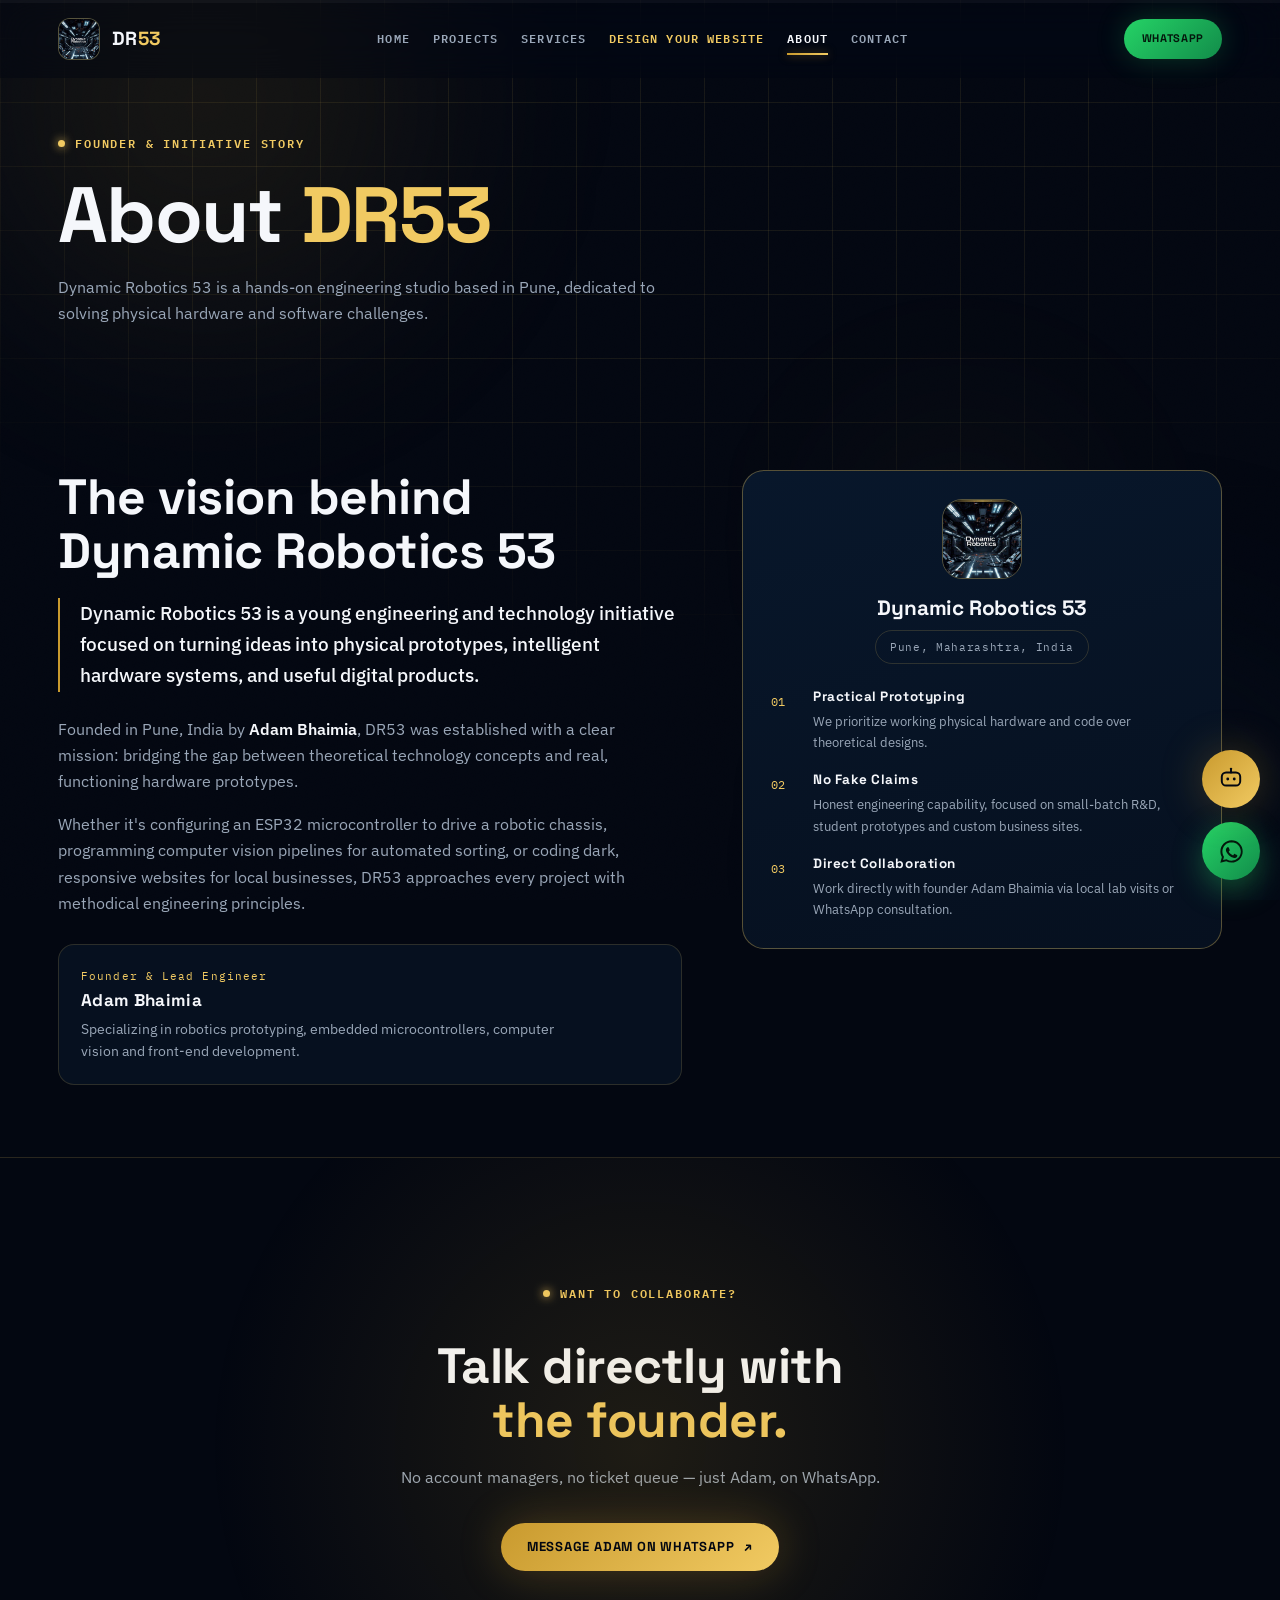
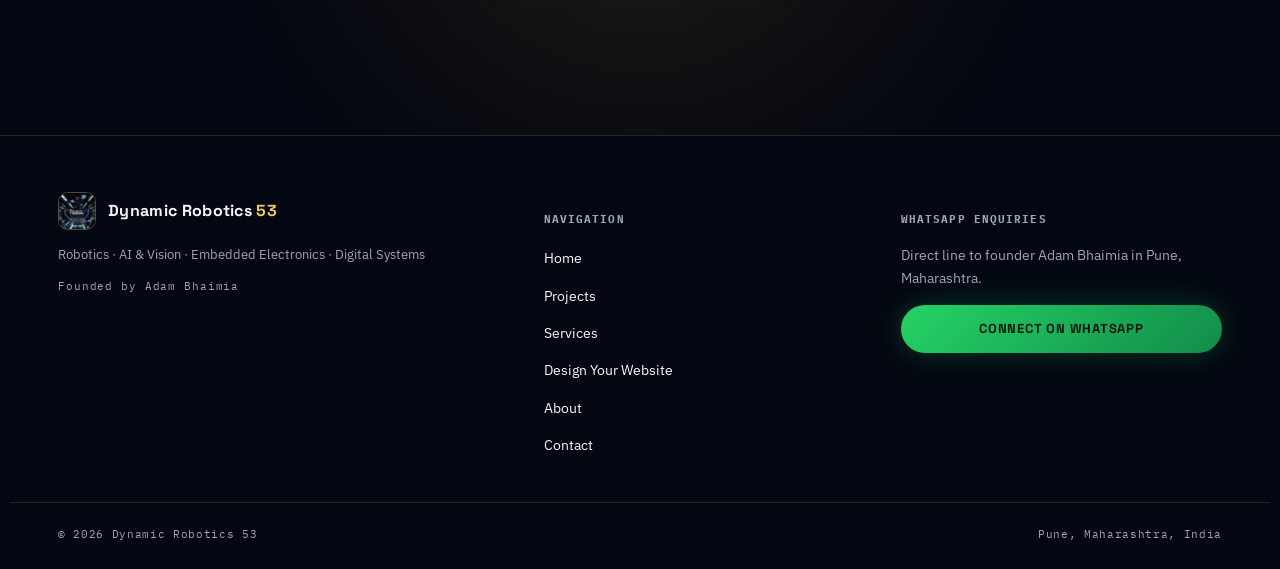
==== commit d225effe: "Add files via upload" ====
--- a/about.html
+++ b/about.html
@@ -1,153 +1,170 @@
 <!DOCTYPE html>
 <html lang="en">
 <head>
-    <meta charset="UTF-8">
-    <meta name="viewport" content="width=device-width, initial-scale=1.0">
-    <title>About Adam Bhaimia & DR53 | Dynamic Robotics 53</title>
-    <meta name="description" content="Learn about Dynamic Robotics 53 (DR53), founded by Adam Bhaimia in Pune, India. Physical hardware engineering, prototyping, and modern web development.">
-    
-    <link rel="icon" href="assets/favicon.png" type="image/png">
-    <link rel="stylesheet" href="style.css">
+<meta charset="UTF-8">
+<meta name="viewport" content="width=device-width, initial-scale=1, viewport-fit=cover">
+<title>About Adam Bhaimia &amp; DR53 — Dynamic Robotics 53</title>
+<meta name="description" content="Learn about Dynamic Robotics 53 (DR53), founded by Adam Bhaimia in Pune, India. Physical hardware engineering, prototyping and modern web development.">
+<meta name="theme-color" content="#030711">
+<link rel="icon" href="assets/favicon.png" type="image/png">
+<link rel="apple-touch-icon" href="assets/logo.png">
+<meta property="og:title" content="About DR53 — Dynamic Robotics 53">
+<meta property="og:description" content="Founded by Adam Bhaimia in Pune — practical prototyping over theoretical claims.">
+<meta property="og:type" content="website">
+<meta property="og:image" content="assets/logo.png">
+<meta name="twitter:card" content="summary_large_image">
+<link rel="preconnect" href="https://fonts.googleapis.com">
+<link rel="preconnect" href="https://fonts.gstatic.com" crossorigin>
+<link href="https://fonts.googleapis.com/css2?family=Space+Grotesk:wght@500;700&amp;family=IBM+Plex+Sans:wght@400;500;600&amp;family=IBM+Plex+Mono:wght@500;600&amp;display=swap" rel="stylesheet">
+<link rel="stylesheet" href="style.css">
 </head>
-<body class="dr53-v3 dr53-v4">
-<div class="dr53-scroll-progress" aria-hidden="true"><span></span></div>
+<body>
+<a class="skip-link" href="#main">Skip to content</a>
 
-    <header class="navbar" id="navbar">
-        <div class="nav-container">
-            <a href="index.html" class="nav-brand">
-                <img src="assets/logo.png" alt="DR53 Logo" class="brand-logo" onerror="this.style.display='none'; this.nextElementSibling.style.display='flex';">
-                <div class="brand-fallback" style="display:none;"><span class="brand-title">DR<span class="gold-text">53</span></span></div>
-            </a>
+<div class="boot-loader" id="bootLoader" aria-hidden="true">
+  <div class="boot-inner">
+    <div class="boot-mark">DR<b>53</b></div>
+    <div class="boot-label">Engineering Systems / Initializing</div>
+    <div class="boot-bar"><span></span></div>
+    <div class="boot-status" id="bootStatus">Calibrating interface…</div>
+  </div>
+</div>
 
-            <nav class="nav-menu" id="nav-menu">
-                <a href="index.html" class="nav-link">HOME</a>
-                <a href="projects.html" class="nav-link">PROJECTS</a>
-                <a href="services.html" class="nav-link">SERVICES</a>
-                <a href="software.html" class="nav-link highlight">DESIGN YOUR WEBSITE</a>
-                <a href="about.html" class="nav-link active">ABOUT</a>
-                <a href="visit.html" class="nav-link">CONTACT</a>
-            </nav>
+<div class="scroll-progress" aria-hidden="true"><span></span></div>
+<div class="bg-noise" aria-hidden="true"></div>
+<div class="bg-grid" aria-hidden="true"></div>
+<div class="bg-glow" aria-hidden="true"><i></i><i></i><i></i></div>
+<div class="bg-particles" id="bgParticles" aria-hidden="true"></div>
 
-            <div class="nav-actions">
-                <a href="https://wa.me/918149916052" target="_blank" rel="noopener" class="btn btn-whatsapp nav-wa-btn">
-                    <span>WHATSAPP DR53</span>
-                </a>
-                <button class="hamburger" id="hamburger-btn" aria-label="Toggle Navigation">
-                    <span></span><span></span><span></span>
-                </button>
-            </div>
+<header class="site-header" id="siteHeader">
+  <div class="nav-wrap container">
+    <a href="index.html" class="nav-brand" aria-label="DR53 home">
+      <span class="nav-logo"><img src="assets/logo.png" alt="" onerror="this.parentElement.style.display='none'"></span>
+      <span class="nav-wordmark">DR<b>53</b></span>
+    </a>
+    <nav class="nav-links" aria-label="Primary navigation">
+      <a href="index.html" class="nav-link">Home</a>
+      <a href="projects.html" class="nav-link">Projects</a>
+      <a href="services.html" class="nav-link">Services</a>
+      <a href="software.html" class="nav-link nav-link--accent">Design Your Website</a>
+      <a href="about.html" class="nav-link is-active">About</a>
+      <a href="visit.html" class="nav-link">Contact</a>
+    </nav>
+    <div class="nav-actions">
+      <a href="https://wa.me/918149916052" target="_blank" rel="noopener" class="btn btn-whatsapp btn-sm nav-wa" data-magnetic>WhatsApp</a>
+      <button class="nav-toggle" id="navToggle" aria-label="Open navigation" aria-controls="mobileNav" aria-expanded="false">
+        <span class="nav-toggle-box"><i></i><i></i><i></i></span>
+      </button>
+    </div>
+  </div>
+  <div class="mobile-nav" id="mobileNav">
+    <nav aria-label="Mobile navigation">
+      <a href="index.html" class="mobile-link"><span class="mobile-link-label">Home</span><span class="mobile-link-num">01</span></a>
+      <a href="projects.html" class="mobile-link"><span class="mobile-link-label">Projects</span><span class="mobile-link-num">02</span></a>
+      <a href="services.html" class="mobile-link"><span class="mobile-link-label">Services</span><span class="mobile-link-num">03</span></a>
+      <a href="software.html" class="mobile-link mobile-link--accent"><span class="mobile-link-label">Design Your Website</span><span class="mobile-link-num">04</span></a>
+      <a href="about.html" class="mobile-link is-active"><span class="mobile-link-label">About</span><span class="mobile-link-num">05</span></a>
+      <a href="visit.html" class="mobile-link"><span class="mobile-link-label">Contact</span><span class="mobile-link-num">06</span></a>
+    </nav>
+    <div class="mobile-nav-foot">
+      <a href="https://wa.me/918149916052?text=Hi%20Adam%2C%20I%20want%20to%20start%20a%20DR53%20project." target="_blank" rel="noopener" class="btn btn-whatsapp btn-lg">Message Adam on WhatsApp</a>
+      <span class="mobile-nav-tag">DR53 · Pune, Maharashtra, India</span>
+    </div>
+  </div>
+</header>
+
+<main id="main">
+  <section class="section section-tight" style="padding-top:calc(var(--nav-h) + 50px);">
+    <div class="container" data-reveal>
+      <span class="kicker">Founder &amp; Initiative Story</span>
+      <h1>About <span class="gold-text">DR53</span></h1>
+      <p style="font-size:16px;max-width:60ch;margin-top:16px;">Dynamic Robotics 53 is a hands-on engineering studio based in Pune, dedicated to solving physical hardware and software challenges.</p>
+    </div>
+  </section>
+
+  <section class="section section-tight">
+    <div class="container about-grid">
+      <div data-reveal>
+        <h2 style="margin-bottom:20px;">The vision behind Dynamic Robotics 53</h2>
+        <p class="about-lead">Dynamic Robotics 53 is a young engineering and technology initiative focused on turning ideas into physical prototypes, intelligent hardware systems, and useful digital products.</p>
+        <p>Founded in Pune, India by <strong>Adam Bhaimia</strong>, DR53 was established with a clear mission: bridging the gap between theoretical technology concepts and real, functioning hardware prototypes.</p>
+        <p>Whether it's configuring an ESP32 microcontroller to drive a robotic chassis, programming computer vision pipelines for automated sorting, or coding dark, responsive websites for local businesses, DR53 approaches every project with methodical engineering principles.</p>
+
+        <div class="founder-strip">
+          <div>
+            <span>Founder &amp; Lead Engineer</span>
+            <h4 style="font-size:17px;">Adam Bhaimia</h4>
+            <p style="margin:0;font-size:13.5px;">Specializing in robotics prototyping, embedded microcontrollers, computer vision and front-end development.</p>
+          </div>
         </div>
-    </header>
+      </div>
 
-    <section class="page-header">
-        <div class="container">
-            <span class="section-subtitle">FOUNDER & INITIATIVE STORY</span>
-            <h1 class="page-title">ABOUT <span class="gold-text">DR53</span></h1>
-            <p class="header-desc">Dynamic Robotics 53 is a hands-on engineering startup based in Pune, dedicated to solving physical hardware and software challenges.</p>
+      <div class="identity-card" data-reveal data-spotlight>
+        <div class="identity-mark"><img src="assets/logo.png" alt="Dynamic Robotics 53 identity mark" onerror="this.parentElement.style.display='none'"><div class="core-scan" aria-hidden="true"></div></div>
+        <h3>Dynamic Robotics 53</h3>
+        <span class="location-badge">Pune, Maharashtra, India</span>
+
+        <div class="pillars">
+          <div class="pillar"><span class="pillar-num">01</span><div><h4>Practical Prototyping</h4><p>We prioritize working physical hardware and code over theoretical designs.</p></div></div>
+          <div class="pillar"><span class="pillar-num">02</span><div><h4>No Fake Claims</h4><p>Honest engineering capability, focused on small-batch R&amp;D, student prototypes and custom business sites.</p></div></div>
+          <div class="pillar"><span class="pillar-num">03</span><div><h4>Direct Collaboration</h4><p>Work directly with founder Adam Bhaimia via local lab visits or WhatsApp consultation.</p></div></div>
         </div>
-    </section>
+      </div>
+    </div>
+  </section>
 
-    <section class="section">
-        <div class="container about-grid">
-            <div class="about-story">
-                <h2>THE VISION BEHIND DYNAMIC ROBOTICS 53</h2>
-                <p class="lead-text">
-                    "Dynamic Robotics 53 is a young engineering and technology initiative focused on turning ideas into physical prototypes, intelligent hardware systems, and useful digital products."
-                </p>
-                <p>
-                    Founded in Pune, India by <strong>Adam Bhaimia</strong>, DR53 was established with a clear mission: bridging the gap between theoretical technology concepts and real, functioning hardware prototypes. 
-                </p>
-                <p>
-                    Whether it's configuring an ESP32 micro-controller to drive a robotic chassis, programming computer vision pipelines to perform automated sorting, or coding dark, responsive websites for local businesses, DR53 approaches every project with methodical engineering principles.
-                </p>
+  <section class="cta-band" data-reveal>
+    <div class="cta-glow" aria-hidden="true"></div>
+    <div class="container">
+      <span class="kicker">Want to Collaborate?</span>
+      <h2>Talk directly with<br><span class="gold-text">the founder.</span></h2>
+      <p class="center">No account managers, no ticket queue — just Adam, on WhatsApp.</p>
+      <div class="hero-ctas center">
+        <a class="btn btn-primary" href="https://wa.me/918149916052?text=Hi%20Adam%2C%20I%20found%20your%20About%20page%20and%20want%20to%20connect." target="_blank" rel="noopener" data-magnetic>Message Adam on WhatsApp <span class="arrow">↗</span></a>
+      </div>
+    </div>
+  </section>
+</main>
 
-                <div class="founder-card-inline">
-                    <div class="f-info">
-                        <span class="f-title">FOUNDER & LEAD ENGINEER</span>
-                        <h3>Adam Bhaimia</h3>
-                        <p>Specializing in Robotics Prototyping, Embedded Microcontrollers, Computer Vision, and Front-End Development.</p>
-                    </div>
-                </div>
-            </div>
+<footer class="site-footer">
+  <div class="container footer-grid">
+    <div class="footer-brand">
+      <div class="footer-brand-row">
+        <span class="footer-logo"><img src="assets/logo.png" alt="" onerror="this.parentElement.style.display='none'"></span>
+        <span class="footer-name">Dynamic Robotics <span class="gold-text">53</span></span>
+      </div>
+      <p>Robotics · AI &amp; Vision · Embedded Electronics · Digital Systems</p>
+      <div class="founder-credit">Founded by Adam Bhaimia</div>
+    </div>
+    <div class="footer-links">
+      <h5>Navigation</h5>
+      <ul>
+        <li><a href="index.html">Home</a></li>
+        <li><a href="projects.html">Projects</a></li>
+        <li><a href="services.html">Services</a></li>
+        <li><a href="software.html">Design Your Website</a></li>
+        <li><a href="about.html">About</a></li>
+        <li><a href="visit.html">Contact</a></li>
+      </ul>
+    </div>
+    <div class="footer-contact">
+      <h5>WhatsApp Enquiries</h5>
+      <p style="font-size:13.5px;margin-bottom:16px;">Direct line to founder Adam Bhaimia in Pune, Maharashtra.</p>
+      <a href="https://wa.me/918149916052" target="_blank" rel="noopener" class="btn btn-whatsapp btn-block">Connect on WhatsApp</a>
+    </div>
+  </div>
+  <div class="container footer-bottom">
+    <span>© 2026 Dynamic Robotics 53</span>
+    <span>Pune, Maharashtra, India</span>
+  </div>
+</footer>
 
-            <div class="about-identity-card">
-                <div class="tech-brand-box">
-                    <img src="assets/logo.png" alt="Dynamic Robotics 53 Identity Logo" class="about-logo" onerror="this.style.display='none'; this.nextElementSibling.style.display='block';">
-                    <div class="about-logo-fallback" style="display:none;">DR53</div>
-                    <h3>DYNAMIC ROBOTICS 53</h3>
-                    <span class="location-badge">📍 PUNE, MAHARASHTRA, INDIA</span>
-                </div>
+<a href="https://wa.me/918149916052" target="_blank" rel="noopener" class="wa-float" aria-label="Chat with DR53 on WhatsApp">
+  <svg viewBox="0 0 24 24"><path fill="currentColor" d="M12.04 2c-5.46 0-9.91 4.45-9.91 9.91 0 1.75.46 3.45 1.32 4.95L2.05 22l5.25-1.38c1.45.79 3.08 1.21 4.74 1.21 5.46 0 9.91-4.45 9.91-9.91 0-2.65-1.03-5.14-2.9-7.01A9.84 9.84 0 0 0 12.04 2m.01 1.67c4.54 0 8.24 3.7 8.24 8.24 0 2.2-.86 4.27-2.42 5.82a8.19 8.19 0 0 1-5.83 2.42c-1.46 0-2.89-.39-4.14-1.13l-.3-.18-3.08.81.82-3-.19-.31c-.81-1.3-1.24-2.81-1.24-4.37 0-4.54 3.7-8.24 8.24-8.24m4.52 11.23c-.25-.13-1.47-.72-1.7-.81-.23-.08-.39-.13-.56.13-.17.25-.66.81-.81.98-.15.17-.3.19-.55.06-.25-.13-1.05-.39-2-1.23-.74-.66-1.24-1.47-1.39-1.72-.15-.25-.02-.38.11-.51.11-.11.25-.29.37-.44.13-.15.17-.25.25-.42.08-.17.04-.31-.02-.44-.06-.13-.56-1.34-.76-1.84-.2-.48-.4-.42-.56-.43h-.48c-.17 0-.44.06-.67.31-.23.25-.88.86-.88 2.1 0 1.24.9 2.44 1.03 2.61.13.17 1.76 2.68 4.26 3.76.6.26 1.06.41 1.42.53.6.19 1.15.16 1.58.1.48-.07 1.47-.6 1.68-1.18.21-.58.21-1.07.15-1.18-.07-.1-.23-.17-.48-.3z"/></svg>
+</a>
 
-                <div class="pillars-list">
-                    <div class="pillar-item">
-                        <span class="p-num">01</span>
-                        <div>
-                            <h4>PRACTICAL PROTOTYPING</h4>
-                            <p>We prioritize working physical hardware and code over theoretical designs.</p>
-                        </div>
-                    </div>
+<button class="back-top" id="backTop" aria-label="Back to top">↑</button>
 
-                    <div class="pillar-item">
-                        <span class="p-num">02</span>
-                        <div>
-                            <h4>NO FAKE CLAIMS</h4>
-                            <p>Honest engineering capabilities focused on small-batch R&D, student prototypes, and custom business sites.</p>
-                        </div>
-                    </div>
-
-                    <div class="pillar-item">
-                        <span class="p-num">03</span>
-                        <div>
-                            <h4>DIRECT COLLABORATION</h4>
-                            <p>Work directly with founder Adam Bhaimia via local lab visits or direct WhatsApp consultation.</p>
-                        </div>
-                    </div>
-                </div>
-            </div>
-        </div>
-    </section>
-
-    <!-- FLOATING WHATSAPP BUTTON -->
-    <a href="https://wa.me/918149916052" target="_blank" rel="noopener" class="floating-wa-btn" aria-label="Chat with DR53 on WhatsApp">
-        <svg viewBox="0 0 24 24"><path fill="currentColor" d="M12.04 2c-5.46 0-9.91 4.45-9.91 9.91 0 1.75.46 3.45 1.32 4.95L2.05 22l5.25-1.38c1.45.79 3.08 1.21 4.74 1.21 5.46 0 9.91-4.45 9.91-9.91 0-2.65-1.03-5.14-2.9-7.01A9.84 9.84 0 0 0 12.04 2m.01 1.67c4.54 0 8.24 3.7 8.24 8.24 0 2.2-.86 4.27-2.42 5.82a8.19 8.19 0 0 1-5.83 2.42c-1.46 0-2.89-.39-4.14-1.13l-.3-.18-3.08.81.82-3-.19-.31c-.81-1.3-1.24-2.81-1.24-4.37 0-4.54 3.7-8.24 8.24-8.24m4.52 11.23c-.25-.13-1.47-.72-1.7-.81-.23-.08-.39-.13-.56.13-.17.25-.66.81-.81.98-.15.17-.3.19-.55.06-.25-.13-1.05-.39-2-1.23-.74-.66-1.24-1.47-1.39-1.72-.15-.25-.02-.38.11-.51.11-.11.25-.29.37-.44.13-.15.17-.25.25-.42.08-.17.04-.31-.02-.44-.06-.13-.56-1.34-.76-1.84-.2-.48-.4-.42-.56-.43h-.48c-.17 0-.44.06-.67.31-.23.25-.88.86-.88 2.1 0 1.24.9 2.44 1.03 2.61.13.17 1.76 2.68 4.26 3.76.6.26 1.06.41 1.42.53.6.19 1.15.16 1.58.1.48-.07 1.47-.6 1.68-1.18.21-.58.21-1.07.15-1.18-.07-.1-.23-.17-.48-.3z"/></svg>
-    </a>
-
-    <footer class="footer">
-        <div class="container footer-grid">
-            <div class="footer-brand">
-                <div class="f-logo-row">
-                    <img src="assets/logo.png" alt="DR53 Logo" class="footer-logo" onerror="this.style.display='none';">
-                    <span class="footer-brand-name">DYNAMIC ROBOTICS <span class="gold-text">53</span></span>
-                </div>
-                <p>Engineering &bull; Innovation &bull; Hardware Robotics &bull; AI Systems</p>
-                <div class="founder-credit">FOUNDED BY <strong>ADAM BHAIMIA</strong></div>
-            </div>
-            <div class="footer-links">
-                <h5>NAVIGATION</h5>
-                <ul>
-                    <li><a href="index.html">Home</a></li>
-                    <li><a href="projects.html">Projects Portfolio</a></li>
-                    <li><a href="services.html">Engineering Services</a></li>
-                    <li><a href="software.html">Design Your Website</a></li>
-                    <li><a href="about.html">About DR53</a></li>
-                    <li><a href="visit.html">Contact & Visit</a></li>
-                </ul>
-            </div>
-            <div class="footer-contact">
-                <h5>WHATSAPP ENQUIRIES</h5>
-                <a href="https://wa.me/918149916052" target="_blank" rel="noopener" class="btn btn-whatsapp full-width">
-                    CONNECT ON WHATSAPP
-                </a>
-            </div>
-        </div>
-        <div class="footer-bottom">
-            <div class="container bottom-flex">
-                <span>&copy; 2026 DYNAMIC ROBOTICS 53</span>
-                <span>PUNE, INDIA</span>
-            </div>
-        </div>
-    </footer>
-
-    <script src="script.js"></script>
+<script src="script.js"></script>
 </body>
 </html>
--- a/style.css
+++ b/style.css
@@ -1,1842 +1,858 @@
-/* ==========================================================================
-   DYNAMIC ROBOTICS 53 (DR53) - SYSTEM DESIGN SPECIFICATIONS
-   Theme: Dark Cinematic Robotics Lab (Navy / Electric Blue / Gold)
-   ========================================================================== */
-
-:root {
-    /* Color Palette */
-    --bg-darkest: #030711;
-    --bg-main: #06101F;
-    --bg-surface: #09182B;
-    --bg-card: #0D223D;
-    
-    --blue-glow: #164D87;
-    --blue-accent: #0088FF;
-    --electric-cyan: #00F0FF;
-    
-    --gold-primary: #C99A2E;
-    --gold-bright: #F1CA62;
-    
-    --wa-green: #25D366;
-    --wa-green-hover: #1EBE57;
-
-    --text-light: #F4F6F8;
-    --text-muted: #8795A6;
-    --border-color: rgba(22, 77, 135, 0.4);
-    --border-gold: rgba(201, 154, 46, 0.4);
-
-    /* Fonts */
-    --font-heading: -apple-system, BlinkMacSystemFont, "Segoe UI", Roboto, Helvetica, Arial, sans-serif;
-    --font-code: "Courier New", Courier, monospace;
-
-    --transition: all 0.3s cubic-bezier(0.16, 1, 0.3, 1);
-}
-
-/* Reset & Global Base */
-* {
-    margin: 0;
-    padding: 0;
-    box-sizing: border-box;
-}
-
-html {
-    scroll-behavior: smooth;
-}
-
-body {
-    background-color: var(--bg-darkest);
-    color: var(--text-light);
-    font-family: var(--font-heading);
-    line-height: 1.6;
-    overflow-x: hidden;
-}
-
-body.no-scroll {
-    overflow: hidden;
-}
-
-a {
-    color: inherit;
-    text-decoration: none;
-}
-
-ul {
-    list-style: none;
-}
-
-img {
-    max-width: 100%;
-    height: auto;
-    display: block;
-}
-
-.gold-text {
-    color: var(--gold-bright);
-    text-shadow: 0 0 12px rgba(241, 202, 98, 0.25);
-}
-
-.container {
-    width: 100%;
-    max-width: 1240px;
-    margin: 0 auto;
-    padding: 0 20px;
-}
-
-/* ==========================================================================
-   BOOT ANIMATION OVERLAY
-   ========================================================================== */
-.boot-overlay {
-    position: fixed;
-    inset: 0;
-    background-color: var(--bg-darkest);
-    z-index: 99999;
-    display: flex;
-    align-items: center;
-    justify-content: center;
-    opacity: 1;
-    visibility: visible;
-    transition: opacity 0.6s ease, visibility 0.6s ease;
-}
-
-.boot-overlay.fade-out {
-    opacity: 0;
-    visibility: hidden;
-}
-
-.boot-content {
-    text-align: center;
-    position: relative;
-    display: flex;
-    flex-direction: column;
-    align-items: center;
-}
-
-.boot-grid {
-    position: absolute;
-    inset: -200px;
-    background-size: 30px 30px;
-    background-image: 
-        linear-gradient(to right, rgba(22, 77, 135, 0.1) 1px, transparent 1px),
-        linear-gradient(to bottom, rgba(22, 77, 135, 0.1) 1px, transparent 1px);
-    z-index: -1;
-}
-
-.boot-logo-wrapper {
-    position: relative;
-    width: 110px;
-    height: 110px;
-    display: flex;
-    align-items: center;
-    justify-content: center;
-    margin-bottom: 25px;
-}
-
-.boot-logo {
-    width: 60px;
-    height: 60px;
-    object-fit: contain;
-    z-index: 2;
-}
-
-.boot-logo-fallback {
-    font-size: 28px;
-    font-weight: 900;
-    color: var(--gold-bright);
-    z-index: 2;
-}
-
-.ring {
-    position: absolute;
-    border-radius: 50%;
-    border: 2px solid transparent;
-}
-
-.outer-ring {
-    inset: 0;
-    border-top-color: var(--gold-primary);
-    border-bottom-color: var(--electric-cyan);
-    animation: spin 1.8s linear infinite;
-}
-
-.inner-ring {
-    inset: 12px;
-    border-left-color: var(--gold-bright);
-    border-right-color: var(--blue-accent);
-    animation: spin-reverse 1.2s linear infinite;
-}
-
-.scan-line {
-    position: absolute;
-    left: 0;
-    right: 0;
-    height: 3px;
-    background: linear-gradient(90deg, transparent, var(--electric-cyan), transparent);
-    animation: scan 1.4s ease-in-out infinite alternate;
-}
-
-.sys-code {
-    font-family: var(--font-code);
-    font-size: 11px;
-    color: var(--electric-cyan);
-    letter-spacing: 2px;
-    display: block;
-    margin-bottom: 5px;
-}
-
-.boot-text {
-    font-size: 14px;
-    font-weight: 800;
-    letter-spacing: 4px;
-    color: var(--text-light);
-    margin-bottom: 15px;
-}
-
-.progress-bar-container {
-    width: 220px;
-    height: 4px;
-    background-color: var(--bg-surface);
-    border-radius: 2px;
-    overflow: hidden;
-    border: 1px solid var(--border-color);
-}
-
-.progress-bar-fill {
-    width: 0%;
-    height: 100%;
-    background: linear-gradient(90deg, var(--gold-primary), var(--electric-cyan));
-    animation: fillProgress 1.4s ease-out forwards;
-}
-
-@keyframes spin { 100% { transform: rotate(360deg); } }
-@keyframes spin-reverse { 100% { transform: rotate(-360deg); } }
-@keyframes scan { 0% { top: 0%; } 100% { top: 100%; } }
-@keyframes fillProgress { 100% { width: 100%; } }
-
-/* ==========================================================================
-   NAVBAR
-   ========================================================================== */
-.navbar {
-    position: fixed;
-    top: 0;
-    left: 0;
-    width: 100%;
-    height: 80px;
-    background-color: rgba(3, 7, 17, 0.85);
-    backdrop-filter: blur(12px);
-    border-bottom: 1px solid var(--border-color);
-    z-index: 1000;
-    transition: var(--transition);
-}
-
-.navbar.scrolled {
-    height: 70px;
-    background-color: rgba(3, 7, 17, 0.95);
-    box-shadow: 0 10px 30px rgba(0,0,0,0.5);
-}
-
-.nav-container {
-    height: 100%;
-    display: flex;
-    align-items: center;
-    justify-content: space-between;
-}
-
-.nav-brand {
-    display: flex;
-    align-items: center;
-    gap: 10px;
-}
-
-.brand-logo {
-    height: 42px;
-    width: auto;
-    object-fit: contain;
-}
-
-.brand-fallback {
-    display: flex;
-    align-items: center;
-}
-
-.brand-title {
-    font-size: 24px;
-    font-weight: 900;
-    letter-spacing: 2px;
-    color: var(--text-light);
-}
-
-.nav-menu {
-    display: flex;
-    align-items: center;
-    gap: 25px;
-}
-
-.nav-link {
-    font-size: 13px;
-    font-weight: 700;
-    letter-spacing: 1.5px;
-    color: var(--text-muted);
-    transition: var(--transition);
-    position: relative;
-    padding: 5px 0;
-}
-
-.nav-link:hover, .nav-link.active {
-    color: var(--text-light);
-}
-
-.nav-link.active::after {
-    content: '';
-    position: absolute;
-    bottom: -2px;
-    left: 0;
-    width: 100%;
-    height: 2px;
-    background-color: var(--gold-bright);
-    box-shadow: 0 0 8px var(--gold-bright);
-}
-
-.nav-link.highlight {
-    color: var(--gold-bright);
-}
-
-.nav-actions {
-    display: flex;
-    align-items: center;
-    gap: 15px;
-}
-
-/* BUTTONS */
-.btn {
-    display: inline-flex;
-    align-items: center;
-    justify-content: center;
-    gap: 8px;
-    padding: 12px 24px;
-    font-size: 12px;
-    font-weight: 800;
-    letter-spacing: 1.5px;
-    border-radius: 4px;
-    cursor: pointer;
-    transition: var(--transition);
-    border: none;
-    text-transform: uppercase;
-}
-
-.btn-primary {
-    background: linear-gradient(135deg, var(--gold-primary), var(--gold-bright));
-    color: var(--bg-darkest);
-    box-shadow: 0 4px 15px rgba(201, 154, 46, 0.3);
-}
-
-.btn-primary:hover {
-    transform: translateY(-2px);
-    box-shadow: 0 6px 20px rgba(241, 202, 98, 0.5);
-}
-
-.btn-secondary {
-    background-color: var(--bg-surface);
-    color: var(--text-light);
-    border: 1px solid var(--border-color);
-}
-
-.btn-secondary:hover {
-    background-color: var(--bg-card);
-    border-color: var(--electric-cyan);
-    color: var(--electric-cyan);
-}
-
-.btn-outline {
-    background-color: transparent;
-    color: var(--gold-bright);
-    border: 1px solid var(--gold-primary);
-}
-
-.btn-outline:hover {
-    background-color: rgba(201, 154, 46, 0.1);
-    border-color: var(--gold-bright);
-}
-
-.btn-outline-sm {
-    padding: 8px 14px;
-    font-size: 11px;
-    background: transparent;
-    color: var(--gold-bright);
-    border: 1px solid var(--border-gold);
-    border-radius: 4px;
-}
-
-.btn-outline-sm:hover {
-    background: var(--gold-primary);
-    color: var(--bg-darkest);
-}
-
-.btn-whatsapp {
-    background-color: var(--wa-green);
-    color: #FFFFFF;
-    font-weight: 800;
-}
-
-.btn-whatsapp:hover {
-    background-color: var(--wa-green-hover);
-    transform: translateY(-2px);
-    box-shadow: 0 4px 15px rgba(37, 211, 102, 0.4);
-}
-
-.wa-icon {
-    width: 18px;
-    height: 18px;
-}
-
-.full-width {
-    width: 100%;
-}
-
-/* HAMBURGER MOBILE */
-.hamburger {
-    display: none;
-    flex-direction: column;
-    justify-content: space-between;
-    width: 28px;
-    height: 20px;
-    background: transparent;
-    border: none;
-    cursor: pointer;
-    z-index: 1001;
-}
-
-.hamburger span {
-    width: 100%;
-    height: 2px;
-    background-color: var(--text-light);
-    transition: var(--transition);
-}
-
-.hamburger.is-active span:nth-child(1) {
-    transform: translateY(9px) rotate(45deg);
-}
-
-.hamburger.is-active span:nth-child(2) {
-    opacity: 0;
-}
-
-.hamburger.is-active span:nth-child(3) {
-    transform: translateY(-9px) rotate(-45deg);
-}
-
-/* ==========================================================================
-   HERO SECTION
-   ========================================================================== */
-.hero-section {
-    padding-top: 150px;
-    padding-bottom: 90px;
-    position: relative;
-    background: radial-gradient(circle at 70% 30%, rgba(22, 77, 135, 0.25) 0%, transparent 60%);
-}
-
-.hero-grid {
-    display: grid;
-    grid-template-columns: 1.2fr 0.8fr;
-    gap: 40px;
-    align-items: center;
-}
-
-.badge-tag {
-    display: inline-flex;
-    align-items: center;
-    gap: 8px;
-    padding: 6px 14px;
-    background-color: rgba(22, 77, 135, 0.3);
-    border: 1px solid var(--border-color);
-    border-radius: 20px;
-    font-family: var(--font-code);
-    font-size: 11px;
-    color: var(--electric-cyan);
-    letter-spacing: 1px;
-    margin-bottom: 20px;
-}
-
-.pulse-dot {
-    width: 8px;
-    height: 8px;
-    background-color: var(--wa-green);
-    border-radius: 50%;
-    box-shadow: 0 0 8px var(--wa-green);
-    animation: pulse 2s infinite;
-}
-
-@keyframes pulse { 0%, 100% { opacity: 1; } 50% { opacity: 0.4; } }
-
-.glitch-title {
-    font-size: 54px;
-    font-weight: 900;
-    line-height: 1.1;
-    letter-spacing: -1px;
-    margin-bottom: 20px;
-}
-
-.hero-subtitle {
-    font-size: 18px;
-    color: var(--text-muted);
-    max-width: 580px;
-    margin-bottom: 35px;
-}
-
-.hero-cta-group {
-    display: flex;
-    flex-wrap: wrap;
-    gap: 15px;
-    margin-bottom: 40px;
-}
-
-.btn-whatsapp-mobile {
-    display: none;
-    background-color: var(--wa-green);
-    color: #FFF;
-}
-
-.hero-meta {
-    display: flex;
-    gap: 30px;
-    border-top: 1px solid var(--border-color);
-    padding-top: 25px;
-}
-
-.meta-item {
-    display: flex;
-    flex-direction: column;
-}
-
-.meta-label {
-    font-size: 10px;
-    font-family: var(--font-code);
-    color: var(--text-muted);
-    letter-spacing: 1.5px;
-}
-
-.meta-val {
-    font-size: 13px;
-    font-weight: 800;
-    color: var(--gold-bright);
-}
-
-/* HERO HUD GRAPHIC */
-.hero-visual-wrapper {
-    display: flex;
-    justify-content: center;
-}
-
-.hud-container {
-    position: relative;
-    width: 340px;
-    height: 340px;
-    display: flex;
-    align-items: center;
-    justify-content: center;
-}
-
-.hud-ring {
-    position: absolute;
-    border-radius: 50%;
-    border: 1px dashed var(--border-color);
-}
-
-.hud-ring.r1 {
-    inset: 0;
-    border-color: rgba(201, 154, 46, 0.3);
-    animation: spin 25s linear infinite;
-}
-
-.hud-ring.r2 {
-    inset: 30px;
-    border: 1px solid rgba(0, 240, 255, 0.3);
-    border-top-color: transparent;
-    animation: spin-reverse 15s linear infinite;
-}
-
-.hud-ring.r3 {
-    inset: 60px;
-    border: 2px dotted rgba(22, 77, 135, 0.6);
-}
-
-.hud-core {
-    width: 120px;
-    height: 120px;
-    background-color: var(--bg-surface);
-    border: 2px solid var(--gold-primary);
-    border-radius: 50%;
-    display: flex;
-    align-items: center;
-    justify-content: center;
-    box-shadow: 0 0 30px rgba(201, 154, 46, 0.2);
-    z-index: 2;
-}
-
-.hud-logo {
-    width: 65px;
-    height: auto;
-}
-
-.hud-logo-fallback {
-    font-weight: 900;
-    font-size: 24px;
-    color: var(--gold-bright);
-}
-
-.hud-scan-line {
-    position: absolute;
-    width: 100%;
-    height: 2px;
-    background: linear-gradient(90deg, transparent, var(--electric-cyan), transparent);
-    animation: scan 3s ease-in-out infinite alternate;
-}
-
-.hud-tag {
-    position: absolute;
-    font-family: var(--font-code);
-    font-size: 9px;
-    color: var(--electric-cyan);
-    background-color: rgba(6, 16, 31, 0.8);
-    padding: 3px 6px;
-    border: 1px solid var(--border-color);
-}
-
-.hud-tag.top-left { top: 0; left: 0; }
-.hud-tag.top-right { top: 0; right: 0; }
-.hud-tag.bottom-left { bottom: 0; left: 0; }
-.hud-tag.bottom-right { bottom: 0; right: 0; }
-
-/* ==========================================================================
-   CAPABILITIES & SECTIONS
-   ========================================================================== */
-.section {
-    padding: 80px 0;
-}
-
-.dark-bg {
-    background-color: var(--bg-surface);
-    border-top: 1px solid var(--border-color);
-    border-bottom: 1px solid var(--border-color);
-}
-
-.section-header {
-    text-align: center;
-    margin-bottom: 50px;
-}
-
-.section-subtitle {
-    font-family: var(--font-code);
-    font-size: 11px;
-    color: var(--electric-cyan);
-    letter-spacing: 2px;
-    display: block;
-    margin-bottom: 8px;
-}
-
-.section-title {
-    font-size: 36px;
-    font-weight: 900;
-    letter-spacing: -0.5px;
-}
-
-.capabilities-grid {
-    display: grid;
-    grid-template-columns: repeat(auto-fit, minmax(260px, 1fr));
-    gap: 25px;
-}
-
-.cap-card {
-    background-color: var(--bg-surface);
-    border: 1px solid var(--border-color);
-    padding: 30px;
-    border-radius: 6px;
-    position: relative;
-    transition: var(--transition);
-    display: flex;
-    flex-direction: column;
-}
-
-.cap-card:hover {
-    transform: translateY(-5px);
-    border-color: var(--gold-primary);
-    box-shadow: 0 10px 30px rgba(0,0,0,0.4);
-}
-
-.cap-number {
-    font-family: var(--font-code);
-    font-size: 14px;
-    color: var(--gold-primary);
-    margin-bottom: 15px;
-}
-
-.cap-icon {
-    width: 40px;
-    height: 40px;
-    color: var(--electric-cyan);
-    margin-bottom: 20px;
-}
-
-.cap-card h3 {
-    font-size: 20px;
-    font-weight: 800;
-    margin-bottom: 12px;
-}
-
-.cap-card p {
-    font-size: 14px;
-    color: var(--text-muted);
-    margin-bottom: 20px;
-    flex-grow: 1;
-}
-
-.cap-link {
-    font-size: 12px;
-    font-weight: 800;
-    color: var(--gold-bright);
-    letter-spacing: 1px;
-}
-
-/* TEASER GRID */
-.section-header-flex {
-    display: flex;
-    justify-content: space-between;
-    align-items: flex-end;
-    margin-bottom: 40px;
-}
-
-.project-teaser-grid {
-    display: grid;
-    grid-template-columns: repeat(auto-fit, minmax(300px, 1fr));
-    gap: 25px;
-}
-
-.project-mini-card {
-    background-color: var(--bg-main);
-    border: 1px solid var(--border-color);
-    border-radius: 6px;
-    overflow: hidden;
-    transition: var(--transition);
-}
-
-.project-mini-card:hover {
-    border-color: var(--electric-cyan);
-    transform: translateY(-4px);
-}
-
-.card-img-box {
-    height: 180px;
-    position: relative;
-    background-color: var(--bg-darkest);
-}
-
-.card-img-box img {
-    width: 100%;
-    height: 100%;
-    object-fit: cover;
-}
-
-.status-tag {
-    position: absolute;
-    top: 12px;
-    right: 12px;
-    background-color: rgba(3, 7, 17, 0.85);
-    border: 1px solid var(--gold-primary);
-    color: var(--gold-bright);
-    font-family: var(--font-code);
-    font-size: 9px;
-    padding: 3px 8px;
-    border-radius: 2px;
-}
-
-.card-details {
-    padding: 20px;
-}
-
-.p-num {
-    font-family: var(--font-code);
-    font-size: 10px;
-    color: var(--electric-cyan);
-}
-
-.card-details h4 {
-    font-size: 18px;
-    margin: 4px 0 10px 0;
-}
-
-.card-details p {
-    font-size: 13px;
-    color: var(--text-muted);
-}
-
-/* ==========================================================================
-   PAGE HEADERS (INNER PAGES)
-   ========================================================================== */
-.page-header {
-    padding-top: 140px;
-    padding-bottom: 50px;
-    background: linear-gradient(to bottom, var(--bg-surface), var(--bg-darkest));
-    border-bottom: 1px solid var(--border-color);
-}
-
-.page-title {
-    font-size: 42px;
-    font-weight: 900;
-    margin-top: 5px;
-    margin-bottom: 15px;
-}
-
-.header-desc {
-    font-size: 16px;
-    color: var(--text-muted);
-    max-width: 650px;
-}
-
-/* ==========================================================================
-   PROJECTS PAGE
-   ========================================================================== */
-.projects-full-grid {
-    display: grid;
-    grid-template-columns: repeat(auto-fit, minmax(340px, 1fr));
-    gap: 30px;
-}
-
-.project-card {
-    background-color: var(--bg-surface);
-    border: 1px solid var(--border-color);
-    border-radius: 6px;
-    overflow: hidden;
-    display: flex;
-    flex-direction: column;
-    transition: var(--transition);
-}
-
-.project-card:hover {
-    border-color: var(--gold-primary);
-    box-shadow: 0 10px 25px rgba(0,0,0,0.5);
-}
-
-.project-media {
-    height: 220px;
-    position: relative;
-    background-color: #000;
-}
-
-.project-media img {
-    width: 100%;
-    height: 100%;
-    object-fit: cover;
-}
-
-.badge-status {
-    position: absolute;
-    top: 12px;
-    left: 12px;
-    font-family: var(--font-code);
-    font-size: 10px;
-    padding: 4px 8px;
-    border-radius: 3px;
-    font-weight: bold;
-}
-
-.badge-status.prototype { background: var(--gold-primary); color: #000; }
-.badge-status.rd { background: var(--blue-accent); color: #FFF; }
-.badge-status.concept { background: var(--bg-card); color: var(--electric-cyan); border: 1px solid var(--electric-cyan); }
-.badge-status.dev { background: #8e44ad; color: #FFF; }
-
-.project-body {
-    padding: 25px;
-    display: flex;
-    flex-direction: column;
-    flex-grow: 1;
-}
-
-.p-header {
-    margin-bottom: 10px;
-}
-
-.p-id {
-    font-family: var(--font-code);
-    font-size: 10px;
-    color: var(--electric-cyan);
-}
-
-.p-header h3 {
-    font-size: 20px;
-    font-weight: 800;
-}
-
-.p-desc {
-    font-size: 14px;
-    color: var(--text-muted);
-    margin-bottom: 20px;
-    flex-grow: 1;
-}
-
-.tech-tags {
-    display: flex;
-    flex-wrap: wrap;
-    gap: 8px;
-    margin-bottom: 20px;
-}
-
-.tech-tags span {
-    font-family: var(--font-code);
-    font-size: 10px;
-    background-color: var(--bg-main);
-    border: 1px solid var(--border-color);
-    padding: 3px 8px;
-    border-radius: 3px;
-    color: var(--text-light);
-}
-
-/* ==========================================================================
-   SERVICES PAGE
-   ========================================================================== */
-.services-list-grid {
-    display: grid;
-    grid-template-columns: repeat(auto-fit, minmax(450px, 1fr));
-    gap: 30px;
-}
-
-.service-box {
-    background-color: var(--bg-surface);
-    border: 1px solid var(--border-color);
-    padding: 35px;
-    border-radius: 6px;
-    display: flex;
-    flex-direction: column;
-}
-
-.service-box.highlight-box {
-    border-color: var(--gold-primary);
-    box-shadow: 0 0 20px rgba(201, 154, 46, 0.1);
-}
-
-.service-icon-header {
-    display: flex;
-    align-items: center;
-    gap: 15px;
-    margin-bottom: 15px;
-}
-
-.s-icon {
-    font-size: 32px;
-}
-
-.service-icon-header h2 {
-    font-size: 22px;
-    font-weight: 800;
-}
-
-.service-lead {
-    font-size: 15px;
-    color: var(--text-muted);
-    margin-bottom: 20px;
-}
-
-.service-checklist {
-    margin-bottom: 30px;
-    flex-grow: 1;
-}
-
-.service-checklist li {
-    font-size: 14px;
-    color: var(--text-light);
-    margin-bottom: 10px;
-    position: relative;
-    padding-left: 20px;
-}
-
-.service-checklist li::before {
-    content: '⚡';
-    position: absolute;
-    left: 0;
-    font-size: 11px;
-    color: var(--gold-bright);
-}
-
-/* ==========================================================================
-   WEBSITE BUILDER CONFIGURATOR (SOFTWARE.HTML)
-   ========================================================================== */
-.configurator-layout {
-    display: grid;
-    grid-template-columns: 1fr 360px;
-    gap: 40px;
-    align-items: start;
-}
-
-.config-step-card {
-    background-color: var(--bg-surface);
-    border: 1px solid var(--border-color);
-    padding: 30px;
-    border-radius: 6px;
-    margin-bottom: 30px;
-    position: relative;
-}
-
-.step-badge {
-    font-family: var(--font-code);
-    font-size: 10px;
-    color: var(--electric-cyan);
-    background-color: var(--bg-main);
-    padding: 3px 8px;
-    border: 1px solid var(--border-color);
-    display: inline-block;
-    margin-bottom: 10px;
-}
-
-.config-step-card h3 {
-    font-size: 20px;
-    font-weight: 800;
-    margin-bottom: 20px;
-}
-
-.packages-grid {
-    display: grid;
-    grid-template-columns: repeat(auto-fit, minmax(200px, 1fr));
-    gap: 15px;
-}
-
-.package-option input {
-    display: none;
-}
-
-.pkg-card {
-    background-color: var(--bg-main);
-    border: 1px solid var(--border-color);
-    padding: 20px;
-    border-radius: 6px;
-    cursor: pointer;
-    transition: var(--transition);
-    height: 100%;
-    position: relative;
-}
-
-.pkg-card.featured {
-    border-color: var(--gold-primary);
-}
-
-.pkg-tag {
-    position: absolute;
-    top: -10px;
-    right: 15px;
-    background: var(--gold-primary);
-    color: #000;
-    font-size: 9px;
-    font-weight: 900;
-    padding: 2px 6px;
-    border-radius: 2px;
-}
-
-.package-option input:checked + .pkg-card {
-    border-color: var(--gold-bright);
-    background-color: var(--bg-card);
-    box-shadow: 0 0 15px rgba(241, 202, 98, 0.2);
-}
-
-.pkg-name {
-    font-size: 16px;
-    font-weight: 800;
-    display: block;
-}
-
-.pkg-price {
-    font-size: 26px;
-    font-weight: 900;
-    color: var(--gold-bright);
-    margin: 8px 0;
-}
-
-.pkg-desc {
-    font-size: 12px;
-    color: var(--text-muted);
-    margin-bottom: 15px;
-}
-
-.pkg-card ul li {
-    font-size: 12px;
-    color: var(--text-light);
-    margin-bottom: 5px;
-}
-
-/* ADDONS GRID */
-.addons-grid {
-    display: grid;
-    grid-template-columns: repeat(auto-fit, minmax(220px, 1fr));
-    gap: 12px;
-}
-
-.addon-checkbox input {
-    display: none;
-}
-
-.addon-box {
-    background-color: var(--bg-main);
-    border: 1px solid var(--border-color);
-    padding: 12px 16px;
-    border-radius: 4px;
-    cursor: pointer;
-    display: flex;
-    justify-content: space-between;
-    align-items: center;
-    transition: var(--transition);
-}
-
-.addon-checkbox input:checked + .addon-box {
-    border-color: var(--electric-cyan);
-    background-color: var(--bg-card);
-}
-
-.addon-title {
-    font-size: 13px;
-    font-weight: 700;
-}
-
-.addon-cost {
-    font-family: var(--font-code);
-    font-size: 12px;
-    color: var(--gold-bright);
-}
-
-/* FORM GROUPS */
-.form-group {
-    margin-bottom: 20px;
-}
-
-.form-group.margin-top {
-    margin-top: 25px;
-}
-
-.form-group label {
-    display: block;
-    font-size: 13px;
-    font-weight: 700;
-    margin-bottom: 8px;
-}
-
-.form-control {
-    width: 100%;
-    padding: 12px 15px;
-    background-color: var(--bg-main);
-    border: 1px solid var(--border-color);
-    border-radius: 4px;
-    color: var(--text-light);
-    font-family: var(--font-heading);
-    font-size: 14px;
-    outline: none;
-    transition: var(--transition);
-}
-
-.form-control:focus {
-    border-color: var(--electric-cyan);
-    box-shadow: 0 0 10px rgba(0, 240, 255, 0.2);
-}
-
-.domain-input-group {
-    display: flex;
-    gap: 10px;
-}
-
-.form-help-text {
-    font-size: 11px;
-    color: var(--text-muted);
-    margin-top: 5px;
-    display: block;
-}
-
-/* ACCORDION FAQ */
-.faq-accordion {
-    border: 1px solid var(--border-color);
-    border-radius: 4px;
-    margin-top: 20px;
-    overflow: hidden;
-}
-
-.faq-toggle-btn {
-    width: 100%;
-    padding: 14px 18px;
-    background-color: var(--bg-main);
-    color: var(--text-light);
-    border: none;
-    font-size: 13px;
-    font-weight: 700;
-    display: flex;
-    justify-content: space-between;
-    align-items: center;
-    cursor: pointer;
-    text-align: left;
-}
-
-.faq-content {
-    padding: 20px;
-    background-color: var(--bg-surface);
-    display: none;
-    font-size: 13px;
-    color: var(--text-muted);
-}
-
-.faq-content.open {
-    display: block;
-}
-
-.faq-content ul {
-    margin-top: 10px;
-    padding-left: 15px;
-}
-
-.faq-content li {
-    list-style: disc;
-    margin-bottom: 8px;
-}
-
-/* SIDEBAR QUOTE PANEL */
-.quote-panel {
-    background-color: var(--bg-surface);
-    border: 2px solid var(--gold-primary);
-    border-radius: 6px;
-    padding: 25px;
-    position: sticky;
-    top: 100px;
-    box-shadow: 0 10px 30px rgba(0,0,0,0.5);
-}
-
-.panel-header {
-    display: flex;
-    justify-content: space-between;
-    align-items: center;
-    margin-bottom: 20px;
-}
-
-.panel-header h4 {
-    font-size: 16px;
-    font-weight: 900;
-}
-
-.live-pulse {
-    font-family: var(--font-code);
-    font-size: 9px;
-    color: var(--wa-green);
-}
-
-.q-row {
-    display: flex;
-    justify-content: space-between;
-    font-size: 14px;
-    margin-bottom: 10px;
-}
-
-.q-divider {
-    height: 1px;
-    background-color: var(--border-color);
-    margin: 15px 0;
-}
-
-.q-addons-list span {
-    font-size: 12px;
-    color: var(--text-muted);
-}
-
-.q-addons-list ul {
-    margin-top: 8px;
-}
-
-.q-addons-list li {
-    font-size: 12px;
-    color: var(--electric-cyan);
-    margin-bottom: 4px;
-}
-
-.q-addons-list li.muted-li {
-    color: var(--text-muted);
-}
-
-.q-total-row {
-    display: flex;
-    justify-content: space-between;
-    align-items: center;
-    margin-bottom: 15px;
-}
-
-.total-price-tag {
-    font-size: 32px;
-    font-weight: 900;
-    color: var(--gold-bright);
-    text-shadow: 0 0 10px rgba(241, 202, 98, 0.3);
-}
-
-.disclaimer-note {
-    font-size: 10px;
-    color: var(--text-muted);
-    margin-bottom: 20px;
-}
-
-.pulse-wa {
-    animation: glow-pulse 2s infinite alternate;
-}
-
-@keyframes glow-pulse {
-    0% { box-shadow: 0 0 5px rgba(37, 211, 102, 0.4); }
-    100% { box-shadow: 0 0 20px rgba(37, 211, 102, 0.8); }
-}
-
-/* ==========================================================================
-   ABOUT & CONTACT PAGES
-   ========================================================================== */
-.about-grid {
-    display: grid;
-    grid-template-columns: 1.2fr 0.8fr;
-    gap: 40px;
-}
-
-.about-story h2 {
-    font-size: 28px;
-    font-weight: 900;
-    margin-bottom: 20px;
-}
-
-.lead-text {
-    font-size: 18px;
-    color: var(--gold-bright);
-    margin-bottom: 20px;
-    font-style: italic;
-    border-left: 3px solid var(--gold-primary);
-    padding-left: 15px;
-}
-
-.about-story p {
-    font-size: 15px;
-    color: var(--text-muted);
-    margin-bottom: 18px;
-}
-
-.founder-card-inline {
-    background-color: var(--bg-surface);
-    border: 1px solid var(--border-color);
-    padding: 20px;
-    border-radius: 6px;
-    margin-top: 30px;
-}
-
-.f-title {
-    font-family: var(--font-code);
-    font-size: 10px;
-    color: var(--electric-cyan);
-}
-
-.f-info h3 {
-    font-size: 22px;
-    margin: 5px 0 10px 0;
-}
-
-.about-identity-card {
-    background-color: var(--bg-surface);
-    border: 1px solid var(--border-color);
-    padding: 30px;
-    border-radius: 6px;
-}
-
-.tech-brand-box {
-    text-align: center;
-    border-bottom: 1px solid var(--border-color);
-    padding-bottom: 25px;
-    margin-bottom: 25px;
-}
-
-.about-logo {
-    width: 70px;
-    margin: 0 auto 15px auto;
-}
-
-.about-logo-fallback {
-    font-size: 32px;
-    font-weight: 900;
-    color: var(--gold-bright);
-}
-
-.location-badge {
-    font-family: var(--font-code);
-    font-size: 10px;
-    color: var(--electric-cyan);
-    margin-top: 8px;
-    display: block;
-}
-
-.pillars-list {
-    display: flex;
-    flex-direction: column;
-    gap: 20px;
-}
-
-.pillar-item {
-    display: flex;
-    gap: 15px;
-}
-
-.pillar-item .p-num {
-    font-size: 16px;
-    font-weight: bold;
-}
-
-.pillar-item h4 {
-    font-size: 14px;
-    margin-bottom: 4px;
-}
-
-.pillar-item p {
-    font-size: 12px;
-    color: var(--text-muted);
-}
-
-/* CONTACT PAGE */
-.contact-grid {
-    display: grid;
-    grid-template-columns: 1fr 1fr;
-    gap: 40px;
-}
-
-.info-card, .form-card {
-    background-color: var(--bg-surface);
-    border: 1px solid var(--border-color);
-    padding: 35px;
-    border-radius: 6px;
-    height: 100%;
-}
-
-.c-tagline {
-    font-size: 14px;
-    color: var(--text-muted);
-    margin-bottom: 25px;
-}
-
-.c-detail-item {
-    margin-bottom: 18px;
-}
-
-.c-label {
-    display: block;
-    font-family: var(--font-code);
-    font-size: 10px;
-    color: var(--electric-cyan);
-}
-
-.c-val {
-    font-size: 16px;
-    font-weight: 800;
-}
-
-.wa-hero-box {
-    background-color: var(--bg-main);
-    border: 1px solid var(--border-gold);
-    padding: 20px;
-    border-radius: 6px;
-    margin-top: 30px;
-}
-
-.wa-hero-box p {
-    font-size: 13px;
-    color: var(--text-muted);
-    margin-bottom: 15px;
-}
-
-.form-desc {
-    font-size: 13px;
-    color: var(--text-muted);
-    margin-bottom: 25px;
-}
-
-/* ==========================================================================
-   FLOATING WHATSAPP BUTTON
-   ========================================================================== */
-.floating-wa-btn {
-    position: fixed;
-    bottom: 25px;
-    right: 25px;
-    width: 60px;
-    height: 60px;
-    background-color: var(--wa-green);
-    color: #FFF;
-    border-radius: 50%;
-    display: flex;
-    align-items: center;
-    justify-content: center;
-    box-shadow: 0 4px 20px rgba(37, 211, 102, 0.5);
-    z-index: 999;
-    transition: var(--transition);
-}
-
-.floating-wa-btn svg {
-    width: 32px;
-    height: 32px;
-}
-
-.floating-wa-btn:hover {
-    transform: scale(1.1);
-    background-color: var(--wa-green-hover);
-}
-
-.wa-tooltip {
-    position: absolute;
-    right: 70px;
-    background-color: var(--bg-surface);
-    color: var(--text-light);
-    font-size: 12px;
-    font-weight: bold;
-    padding: 6px 12px;
-    border-radius: 4px;
-    border: 1px solid var(--border-color);
-    white-space: nowrap;
-    opacity: 0;
-    pointer-events: none;
-    transition: var(--transition);
-}
-
-.floating-wa-btn:hover .wa-tooltip {
-    opacity: 1;
-}
-
-/* ==========================================================================
-   FOOTER
-   ========================================================================== */
-.footer {
-    background-color: var(--bg-darkest);
-    border-top: 1px solid var(--border-color);
-    padding-top: 60px;
-}
-
-.footer-grid {
-    display: grid;
-    grid-template-columns: 1.5fr 1fr 1fr;
-    gap: 40px;
-    padding-bottom: 50px;
-}
-
-.f-logo-row {
-    display: flex;
-    align-items: center;
-    gap: 12px;
-    margin-bottom: 15px;
-}
-
-.footer-logo {
-    height: 36px;
-}
-
-.footer-brand-name {
-    font-size: 20px;
-    font-weight: 900;
-}
-
-.footer-brand p {
-    font-size: 13px;
-    color: var(--text-muted);
-    margin-bottom: 15px;
-}
-
-.founder-credit {
-    font-size: 12px;
-    color: var(--electric-cyan);
-    margin-bottom: 5px;
-}
-
-.loc-tag {
-    font-size: 12px;
-    color: var(--text-muted);
-}
-
-.footer-links h5, .footer-contact h5 {
-    font-family: var(--font-code);
-    font-size: 11px;
-    color: var(--gold-bright);
-    letter-spacing: 1.5px;
-    margin-bottom: 20px;
-}
-
-.footer-links ul li {
-    margin-bottom: 10px;
-}
-
-.footer-links ul li a {
-    font-size: 13px;
-    color: var(--text-muted);
-    transition: var(--transition);
-}
-
-.footer-links ul li a:hover {
-    color: var(--text-light);
-}
-
-.footer-contact p {
-    font-size: 13px;
-    color: var(--text-muted);
-    margin-bottom: 20px;
-}
-
-.footer-bottom {
-    background-color: #01040a;
-    padding: 20px 0;
-    border-top: 1px solid rgba(22, 77, 135, 0.2);
-    font-size: 11px;
-    font-family: var(--font-code);
-    color: var(--text-muted);
-}
-
-.bottom-flex {
-    display: flex;
-    justify-content: space-between;
-}
-
-.sys-ok {
-    color: var(--wa-green);
-}
-
-/* ==========================================================================
-   RESPONSIVE DESIGN & IPAD OPTIMIZATIONS
-   ========================================================================== */
-@media (max-width: 1024px) {
-    .hero-grid {
-        grid-template-columns: 1fr;
-        text-align: center;
-    }
-    
-    .hero-subtitle {
-        margin: 0 auto 35px auto;
-    }
-
-    .hero-cta-group {
-        justify-content: center;
-    }
-
-    .hero-meta {
-        justify-content: center;
-    }
-
-    .configurator-layout {
-        grid-template-columns: 1fr;
-    }
-
-    .quote-panel {
-        position: static;
-        margin-top: 30px;
-    }
-
-    .services-list-grid {
-        grid-template-columns: 1fr;
-    }
-}
-
-@media (max-width: 768px) {
-    .nav-menu {
-        position: fixed;
-        top: 0;
-        right: -100%;
-        width: 80%;
-        max-width: 320px;
-        height: 100vh;
-        background-color: var(--bg-surface);
-        border-left: 1px solid var(--border-color);
-        flex-direction: column;
-        align-items: flex-start;
-        padding: 100px 30px;
-        gap: 25px;
-        transition: right 0.4s ease;
-        box-shadow: -10px 0 30px rgba(0,0,0,0.8);
-    }
-
-    .nav-menu.is-active {
-        right: 0;
-    }
-
-    .hamburger {
-        display: flex;
-    }
-
-    .nav-wa-btn {
-        display: none;
-    }
-
-    .btn-whatsapp-mobile {
-        display: inline-flex;
-    }
-
-    .glitch-title {
-        font-size: 38px;
-    }
-
-    .about-grid, .contact-grid {
-        grid-template-columns: 1fr;
-    }
-
-    .footer-grid {
-        grid-template-columns: 1fr;
-    }
-}
-
-/* REDUCED MOTION ACCESSIBILITY */
-@media (prefers-reduced-motion: reduce) {
-    *, ::before, ::after {
-        animation-duration: 0.01ms !important;
-        animation-iteration-count: 1 !important;
-        transition-duration: 0.01ms !important;
-        scroll-behavior: auto !important;
-    }
-    .boot-overlay {
-        display: none !important;
-    }
-}
-p
-/* ================================================================
-   DR53 V3 — PREMIUM CONVERSION SYSTEM
-   Added without removing the legacy page styles.
-   ================================================================ */
-:root{--v3-bg:#02060d;--v3-panel:#07111d;--v3-panel2:#0b1725;--v3-gold:#d7a83f;--v3-gold2:#ffe18a;--v3-cyan:#6ee7ff;--v3-text:#f5f7fa;--v3-muted:#8e9bad;--v3-line:rgba(215,168,63,.22);--v3-ease:cubic-bezier(.16,1,.3,1)}
-.dr53-v3{background:radial-gradient(circle at 75% 12%,rgba(0,146,255,.09),transparent 30%),radial-gradient(circle at 20% 35%,rgba(215,168,63,.06),transparent 28%),var(--v3-bg);color:var(--v3-text);min-height:100vh;overflow-x:hidden}
-.dr53-v3 a{color:inherit}
-.v3-noise{position:fixed;inset:0;pointer-events:none;z-index:0;opacity:.035;background-image:url("data:image/svg+xml,%3Csvg viewBox='0 0 180 180' xmlns='http://www.w3.org/2000/svg'%3E%3Cfilter id='n'%3E%3CfeTurbulence type='fractalNoise' baseFrequency='.9' numOctaves='3' stitchTiles='stitch'/%3E%3C/filter%3E%3Crect width='100%25' height='100%25' filter='url(%23n)' opacity='.7'/%3E%3C/svg%3E")}
-.v3-grid{position:fixed;inset:0;pointer-events:none;z-index:0;opacity:.34;background-image:linear-gradient(rgba(110,231,255,.035) 1px,transparent 1px),linear-gradient(90deg,rgba(110,231,255,.035) 1px,transparent 1px);background-size:70px 70px;mask-image:linear-gradient(to bottom,black,transparent 85%);animation:v3Grid 20s linear infinite}
-@keyframes v3Grid{to{background-position:0 70px,70px 0}}
-.v3-particles{position:fixed;inset:0;z-index:0;pointer-events:none;overflow:hidden}.v3-particle{position:absolute;width:2px;height:2px;background:var(--v3-gold2);border-radius:50%;box-shadow:0 0 12px var(--v3-gold);animation:v3Float linear infinite;opacity:0}.v3-particle:nth-child(3n){background:var(--v3-cyan)}
-@keyframes v3Float{0%{transform:translate3d(0,110vh,0) scale(.5);opacity:0}15%{opacity:.7}85%{opacity:.5}100%{transform:translate3d(90px,-20vh,0) scale(1.2);opacity:0}}
-.v3-nav{position:fixed;top:0;left:0;right:0;height:76px;z-index:1000;display:flex;align-items:center;justify-content:space-between;padding:0 clamp(18px,4vw,58px);background:rgba(2,6,13,.55);backdrop-filter:blur(18px) saturate(150%);border-bottom:1px solid transparent;transition:.35s var(--v3-ease)}
-.v3-nav.scrolled{background:rgba(2,6,13,.88);border-bottom-color:var(--v3-line);box-shadow:0 15px 50px rgba(0,0,0,.25)}
-.v3-brand{display:flex;align-items:center;gap:10px;font-weight:950;letter-spacing:1px;font-size:17px}.v3-brand img{width:38px;height:38px;object-fit:contain}.v3-brand>span>span{color:var(--v3-gold2)}
-.v3-navlinks{display:flex;align-items:center;gap:clamp(14px,2vw,30px);font-size:10px;font-weight:850;letter-spacing:1.4px}.v3-navlinks a{position:relative;color:#aeb8c6;padding:29px 0;transition:.25s}.v3-navlinks a:hover,.v3-navlinks a.active{color:#fff}.v3-navlinks a.active:after{content:"";position:absolute;left:0;right:0;bottom:18px;height:2px;background:linear-gradient(90deg,var(--v3-gold),var(--v3-cyan));box-shadow:0 0 12px rgba(215,168,63,.7)}.v3-navlinks .gold-link{color:var(--v3-gold2)}
-.v3-nav-actions{display:flex;align-items:center;gap:10px}.v3-wa{font-size:9px;letter-spacing:1.2px;font-weight:900;padding:12px 15px;border:1px solid rgba(37,211,102,.55);color:#8df3b1!important;border-radius:5px;transition:.25s}.v3-wa:hover{background:#25d366;color:#021009!important;box-shadow:0 0 24px rgba(37,211,102,.25)}.v3-menu{display:none;background:none;border:0;padding:8px}.v3-menu i{display:block;width:25px;height:2px;background:#fff;margin:5px}
-.v3-hero{position:relative;z-index:1;min-height:100vh;display:grid;grid-template-columns:minmax(0,1.05fr) minmax(360px,.95fr);gap:60px;align-items:center;max-width:1380px;margin:auto;padding:120px 6vw 80px}.v3-hero-copy{max-width:760px}.v3-kicker{display:inline-flex;align-items:center;gap:10px;color:var(--v3-cyan);font:800 10px/1.2 'Courier New',monospace;letter-spacing:2.3px}.v3-kicker>span{display:inline-block;width:24px;height:1px;background:linear-gradient(90deg,var(--v3-gold),var(--v3-cyan));box-shadow:0 0 10px rgba(110,231,255,.45)}
-.v3-hero h1,.v3-page-hero h1{font-size:clamp(54px,8vw,110px);line-height:.84;letter-spacing:-5px;font-weight:950;margin:24px 0 28px}.v3-hero h1 em,.v3-page-hero h1 em,.v3-section h2 em,.v3-final-cta h2 em,.v3-big-project h2 em{font-style:normal;color:transparent;background:linear-gradient(90deg,var(--v3-gold2),#b97d16 55%,var(--v3-gold2));-webkit-background-clip:text;background-clip:text;text-shadow:0 0 35px rgba(215,168,63,.12)}
-.v3-lead{max-width:680px;color:#b2bdcb;font-size:clamp(16px,1.6vw,19px);line-height:1.75}.v3-ctas{display:flex;gap:12px;flex-wrap:wrap;margin:30px 0}.v3-ctas.center{justify-content:center}.v3-btn{display:inline-flex;align-items:center;justify-content:center;gap:18px;min-height:52px;padding:0 21px;border-radius:4px;font-size:10px;font-weight:950;letter-spacing:1.3px;transition:.35s var(--v3-ease);position:relative;overflow:hidden}.v3-btn:before{content:"";position:absolute;inset:0;transform:translateX(-110%);background:linear-gradient(90deg,transparent,rgba(255,255,255,.2),transparent);transition:.55s}.v3-btn:hover:before{transform:translateX(110%)}.v3-btn b{font-size:16px}.v3-primary{color:#090b0e!important;background:linear-gradient(135deg,var(--v3-gold2),var(--v3-gold));box-shadow:0 12px 38px rgba(215,168,63,.16)}.v3-primary:hover{transform:translateY(-3px);box-shadow:0 18px 45px rgba(215,168,63,.28)}.v3-secondary{border:1px solid rgba(255,255,255,.14);background:rgba(255,255,255,.025)}.v3-secondary:hover{border-color:var(--v3-gold);transform:translateY(-3px)}
-.v3-proof{display:flex;gap:0;margin-top:35px;border-top:1px solid rgba(255,255,255,.08);max-width:720px}.v3-proof div{padding:16px 26px 0 0;margin-right:26px;border-right:1px solid rgba(255,255,255,.08)}.v3-proof div:last-child{border:0}.v3-proof strong{display:block;font-size:10px;letter-spacing:1.2px;color:#fff}.v3-proof span{display:block;font-size:10px;color:#778496;margin-top:4px}
-.v3-hero-visual{display:flex;justify-content:center;align-items:center;min-height:560px;position:relative}.v3-orbit{position:absolute;border-radius:50%;border:1px solid rgba(110,231,255,.18);box-shadow:0 0 45px rgba(110,231,255,.04)}.orbit-a{width:min(560px,90vw);height:min(560px,90vw);animation:v3Spin 26s linear infinite}.orbit-a:before,.orbit-a:after{content:"";position:absolute;width:7px;height:7px;border-radius:50%;background:var(--v3-cyan);box-shadow:0 0 18px var(--v3-cyan);top:50%;left:-4px}.orbit-a:after{background:var(--v3-gold2);box-shadow:0 0 18px var(--v3-gold2);left:auto;right:-4px}.orbit-b{width:390px;height:390px;border-color:rgba(215,168,63,.24);animation:v3SpinReverse 18s linear infinite}.orbit-b:before{content:"";position:absolute;inset:38px;border:1px dashed rgba(215,168,63,.2);border-radius:50%}.v3-core-card{position:relative;width:min(360px,76vw);padding:24px;background:linear-gradient(145deg,rgba(13,28,45,.92),rgba(3,9,16,.96));border:1px solid rgba(215,168,63,.35);box-shadow:0 35px 90px rgba(0,0,0,.6),0 0 55px rgba(215,168,63,.08);clip-path:polygon(0 18px,18px 0,calc(100% - 18px) 0,100% 18px,100% calc(100% - 18px),calc(100% - 18px) 100%,18px 100%,0 calc(100% - 18px));animation:v3CoreFloat 6s ease-in-out infinite}.v3-core-top{display:flex;justify-content:space-between;font:800 8px monospace;color:#7e8b9d;letter-spacing:1px}.v3-core-top b{color:#8ff2c0}.v3-core-logo{height:240px;display:flex;align-items:center;justify-content:center;font-size:50px;font-weight:950;letter-spacing:-3px}.v3-core-logo img{width:110px;max-height:110px;object-fit:contain}.v3-core-logo span span{color:var(--v3-gold2)}.v3-core-scan{position:absolute;left:20px;right:20px;top:70px;height:1px;background:linear-gradient(90deg,transparent,var(--v3-cyan),transparent);animation:v3Scan 2.8s ease-in-out infinite}.v3-readout{border-top:1px solid rgba(255,255,255,.08);padding:12px 0;color:#7d8999;font:700 9px monospace;letter-spacing:1px}.v3-readout span{color:var(--v3-gold2);margin-right:12px}.v3-readout b{float:right;color:#dfe8f0}.v3-section,.v3-achievements{position:relative;z-index:1;max-width:1380px;margin:auto;padding:110px 6vw}.v3-section-head{display:flex;align-items:end;justify-content:space-between;gap:30px;margin-bottom:46px}.v3-section h2,.v3-final-cta h2{font-size:clamp(38px,5vw,70px);line-height:.9;letter-spacing:-3px;margin-top:18px}.v3-text-link{font-size:10px;letter-spacing:1.4px;font-weight:900;color:var(--v3-gold2)!important;border-bottom:1px solid var(--v3-gold);padding-bottom:7px}
-.v3-project-grid{display:grid;grid-template-columns:repeat(2,minmax(0,1fr));gap:18px}.v3-project-card{background:linear-gradient(145deg,rgba(10,22,36,.86),rgba(3,8,14,.9));border:1px solid rgba(255,255,255,.08);overflow:hidden;transition:.5s var(--v3-ease);position:relative}.v3-project-card:hover{transform:translateY(-8px);border-color:rgba(215,168,63,.45);box-shadow:0 25px 70px rgba(0,0,0,.4)}.v3-project-img{height:340px;position:relative;overflow:hidden;background:#050b13}.v3-project-img:after{content:"";position:absolute;inset:0;background:linear-gradient(to top,rgba(1,5,10,.9),transparent 60%)}.v3-project-img img{width:100%;height:100%;object-fit:cover;transition:transform .8s var(--v3-ease),filter .8s}.v3-project-card:hover .v3-project-img img{transform:scale(1.055);filter:saturate(1.12) contrast(1.04)}.v3-project-img span{position:absolute;z-index:2;left:18px;bottom:16px;font:800 9px monospace;letter-spacing:1.5px;color:var(--v3-gold2)}.v3-project-info{padding:22px 22px 26px}.v3-project-info h3{font-size:18px;line-height:1.05;letter-spacing:-.5px}.v3-project-info p{color:#7f8da0;font-size:12px;line-height:1.65;margin-top:10px;max-width:500px}
-.v3-achievements{background:linear-gradient(180deg,transparent,rgba(8,20,33,.55),transparent);max-width:none;padding-left:6vw;padding-right:6vw}.v3-achievements .v3-section-head{max-width:1380px;margin-left:auto;margin-right:auto}.v3-ach-grid{max-width:1380px;margin:auto;display:grid;grid-template-columns:repeat(3,1fr);gap:18px}.v3-ach{min-height:260px;padding:28px;background:linear-gradient(145deg,rgba(10,24,39,.9),rgba(4,10,17,.95));border:1px solid rgba(215,168,63,.14);position:relative;overflow:hidden}.v3-ach:before{content:"";position:absolute;top:0;left:0;width:65px;height:2px;background:linear-gradient(90deg,var(--v3-gold),var(--v3-cyan))}.v3-ach>span{font:800 9px monospace;color:var(--v3-cyan);letter-spacing:1.5px}.v3-ach h3{font-size:22px;margin:26px 0 12px}.v3-ach p{font-size:13px;color:#8f9cad;line-height:1.75}.v3-ach small{display:block;color:#bca15f;margin-top:22px;font:700 9px monospace;line-height:1.5}
-.v3-final-cta{position:relative;z-index:1;max-width:1100px;margin:70px auto 120px;padding:90px 35px;text-align:center;border:1px solid rgba(215,168,63,.24);background:radial-gradient(circle at 50% 20%,rgba(215,168,63,.12),transparent 45%),linear-gradient(145deg,rgba(10,24,39,.95),rgba(3,8,14,.97));overflow:hidden}.v3-final-cta p{max-width:650px;margin:22px auto;color:#8996a7;font-size:14px;line-height:1.7}.v3-cta-glow{position:absolute;width:300px;height:300px;border-radius:50%;background:rgba(0,195,255,.08);filter:blur(55px);left:50%;top:-220px;transform:translateX(-50%)}
-.v3-footer{position:relative;z-index:2;border-top:1px solid rgba(255,255,255,.07);padding:32px 6vw;display:grid;grid-template-columns:2fr 1fr 1fr;gap:25px;color:#768394;font-size:10px;line-height:1.7}.v3-footer strong{color:#fff;letter-spacing:1px}.v3-footer em{color:var(--v3-gold2);font-style:normal}.v3-footer a{color:var(--v3-gold2)!important;font-weight:900;letter-spacing:1px}.v3-footer span{display:block;margin-top:5px}
-.v3-page-hero{position:relative;z-index:1;max-width:1380px;margin:auto;padding:160px 6vw 90px}.v3-page-hero p{max-width:670px;color:#8e9bac;line-height:1.8;font-size:15px}.v3-projects-list{padding-top:30px}.v3-big-project{display:grid;grid-template-columns:1.08fr .92fr;gap:70px;align-items:center;padding:70px 0;border-top:1px solid rgba(255,255,255,.08);scroll-margin-top:100px}.v3-big-project.reverse{grid-template-columns:.92fr 1.08fr}.v3-big-project.reverse .v3-big-img{order:2}.v3-big-project.reverse>div:last-child{order:1}.v3-big-img{height:500px;overflow:hidden;border:1px solid rgba(215,168,63,.2);position:relative;background:#050b12}.v3-big-img img{width:100%;height:100%;object-fit:cover;transition:1s var(--v3-ease)}.v3-big-project:hover .v3-big-img img{transform:scale(1.035)}.v3-big-img:after{content:"";position:absolute;inset:0;background:linear-gradient(to top,rgba(0,0,0,.72),transparent 55%)}.v3-big-img span{position:absolute;left:22px;bottom:20px;z-index:2;font:800 10px monospace;color:var(--v3-gold2);letter-spacing:1.6px}.v3-big-project h2{font-size:clamp(38px,4.7vw,72px);line-height:.9;letter-spacing:-3px;margin:18px 0 22px}.v3-big-project p{color:#8996a8;font-size:14px;line-height:1.8;max-width:550px}.v3-tags{display:flex;gap:7px;flex-wrap:wrap;margin:25px 0}.v3-tags b{font:800 8px monospace;letter-spacing:1px;color:#aeb9c7;padding:8px 10px;border:1px solid rgba(255,255,255,.09);background:rgba(255,255,255,.02)}.v3-outline{display:inline-flex;border:1px solid rgba(215,168,63,.4);padding:14px 17px;color:var(--v3-gold2)!important;font-size:9px;font-weight:900;letter-spacing:1.2px;transition:.3s}.v3-outline:hover{background:rgba(215,168,63,.08);transform:translateX(4px)}
-.reveal{opacity:0;transform:translateY(28px);transition:opacity .8s var(--v3-ease),transform .8s var(--v3-ease)}.reveal.visible{opacity:1;transform:none}.reveal-delay{transition-delay:.18s}
-@keyframes v3Spin{to{transform:rotate(360deg)}}@keyframes v3SpinReverse{to{transform:rotate(-360deg)}}@keyframes v3Scan{0%,100%{transform:translateY(0);opacity:.25}50%{transform:translateY(120px);opacity:1}}@keyframes v3CoreFloat{0%,100%{transform:translateY(0)}50%{transform:translateY(-12px)}}
-@media(max-width:1000px){.v3-navlinks{display:none}.v3-menu{display:block}.v3-navlinks.is-active{position:absolute;top:76px;left:12px;right:12px;display:flex;flex-direction:column;align-items:stretch;gap:0;padding:12px 18px;background:rgba(3,8,15,.97);border:1px solid rgba(215,168,63,.2);box-shadow:0 25px 70px rgba(0,0,0,.55)}.v3-navlinks.is-active a{padding:15px 0}.v3-navlinks.is-active a.active:after{bottom:5px}.v3-hero{grid-template-columns:1fr;gap:20px;padding-top:130px}.v3-hero-copy{max-width:850px}.v3-hero-visual{min-height:470px}.v3-project-grid{grid-template-columns:1fr}.v3-big-project,.v3-big-project.reverse{grid-template-columns:1fr;gap:35px}.v3-big-project.reverse .v3-big-img,.v3-big-project.reverse>div:last-child{order:initial}.v3-ach-grid{grid-template-columns:1fr 1fr}.v3-footer{grid-template-columns:1fr 1fr}}
-@media(max-width:620px){.v3-nav{height:68px}.v3-brand img{width:31px}.v3-brand{font-size:14px}.v3-wa{padding:9px 10px;font-size:8px}.v3-hero{padding:105px 20px 55px}.v3-hero h1,.v3-page-hero h1{font-size:55px;letter-spacing:-3px}.v3-hero-visual{min-height:370px}.orbit-a{width:350px;height:350px}.orbit-b{width:250px;height:250px}.v3-core-card{width:285px}.v3-core-logo{height:175px;font-size:38px}.v3-proof{gap:0}.v3-proof div{padding-right:10px;margin-right:10px}.v3-proof span{font-size:8px}.v3-section,.v3-achievements{padding:75px 20px}.v3-section-head{align-items:start;flex-direction:column}.v3-section h2,.v3-final-cta h2{font-size:43px;letter-spacing:-2px}.v3-project-img{height:280px}.v3-ach-grid{grid-template-columns:1fr}.v3-final-cta{margin:30px 15px 80px;padding:65px 20px}.v3-footer{grid-template-columns:1fr;padding:28px 20px}.v3-page-hero{padding:125px 20px 45px}.v3-big-img{height:330px}.v3-big-project h2{font-size:43px}.v3-projects-list{padding-top:10px}}
-@media(prefers-reduced-motion:reduce){.v3-grid,.v3-particle,.v3-orbit,.v3-core-card{animation:none!important}.reveal{opacity:1;transform:none;transition:none}}
-
-/* Global DR53 AI concierge */
-.dr53-ai-v3-button{position:fixed;right:24px;bottom:92px;z-index:1200;width:62px;height:62px;border-radius:50%;border:1px solid rgba(215,168,63,.65);background:radial-gradient(circle at 35% 30%,#ffe18a,#a56c12);color:#07101a;display:grid;place-items:center;cursor:pointer;box-shadow:0 12px 40px rgba(0,0,0,.45),0 0 28px rgba(215,168,63,.22);transition:.3s;animation:aiPulse 3s ease-in-out infinite}.dr53-ai-v3-button:hover{transform:translateY(-4px) scale(1.04)}.dr53-ai-v3-button svg{width:30px;height:30px}.dr53-ai-v3-button:after{content:"AI";position:absolute;right:-5px;top:-6px;background:#06101f;color:var(--v3-gold2);border:1px solid rgba(215,168,63,.4);font:900 7px monospace;padding:4px 5px;border-radius:4px}
-@keyframes aiPulse{0%,100%{box-shadow:0 12px 40px rgba(0,0,0,.45),0 0 20px rgba(215,168,63,.15)}50%{box-shadow:0 12px 45px rgba(0,0,0,.45),0 0 36px rgba(215,168,63,.3)}}
-.dr53-ai-v3-window{position:fixed;right:24px;bottom:168px;width:390px;height:570px;z-index:1199;background:rgba(4,10,18,.96);backdrop-filter:blur(22px);border:1px solid rgba(215,168,63,.28);border-radius:18px;box-shadow:0 35px 100px rgba(0,0,0,.65),0 0 45px rgba(0,0,0,.3);display:flex;flex-direction:column;overflow:hidden;opacity:0;visibility:hidden;transform:translateY(16px) scale(.97);transition:.35s var(--v3-ease)}.dr53-ai-v3-window.open{opacity:1;visibility:visible;transform:none}.dr53-ai-v3-head{padding:17px;border-bottom:1px solid rgba(255,255,255,.07);display:flex;align-items:center;justify-content:space-between;background:linear-gradient(90deg,rgba(215,168,63,.08),transparent)}.dr53-ai-v3-brand{display:flex;gap:10px;align-items:center}.dr53-ai-v3-mark{width:38px;height:38px;border:1px solid rgba(215,168,63,.45);display:grid;place-items:center;border-radius:9px;color:var(--v3-gold2);font-weight:950;font-size:10px}.dr53-ai-v3-head strong{font-size:12px}.dr53-ai-v3-status{font:700 8px monospace;color:#8ff2c0;margin-top:3px;letter-spacing:1px}.dr53-ai-v3-close{border:0;background:transparent;color:#8a97a7;font-size:25px;cursor:pointer}.dr53-ai-v3-messages{flex:1;overflow:auto;padding:15px;display:flex;flex-direction:column;gap:10px}.dr53-ai-v3-msg{max-width:88%;padding:11px 13px;border-radius:13px;font-size:12px;line-height:1.6;white-space:pre-wrap;animation:v3Msg .2s ease}.dr53-ai-v3-msg.bot{align-self:flex-start;background:#0b1a2b;border:1px solid rgba(255,255,255,.06);color:#e6ebf2}.dr53-ai-v3-msg.user{align-self:flex-end;background:linear-gradient(135deg,#f3cd70,#b77c18);color:#07101a;font-weight:700}.dr53-ai-v3-suggest{display:flex;gap:7px;padding:0 13px 12px;overflow:auto}.dr53-ai-v3-suggest button{white-space:nowrap;border:1px solid rgba(215,168,63,.24);background:rgba(215,168,63,.05);color:#c9b67f;border-radius:99px;padding:8px 10px;font:700 8px monospace;cursor:pointer}.dr53-ai-v3-form{display:flex;gap:7px;padding:12px;border-top:1px solid rgba(255,255,255,.07)}.dr53-ai-v3-form input{flex:1;min-width:0;background:#07111d;border:1px solid rgba(255,255,255,.09);color:#fff;border-radius:10px;padding:12px;font-size:12px;outline:none}.dr53-ai-v3-form input:focus{border-color:rgba(215,168,63,.55)}.dr53-ai-v3-form button{width:44px;border:0;border-radius:10px;background:linear-gradient(135deg,var(--v3-gold2),var(--v3-gold));font-size:17px;cursor:pointer}.dr53-ai-v3-foot{text-align:center;padding:8px 12px 12px;color:#5f6b7b;font:700 7px monospace;letter-spacing:1px}@keyframes v3Msg{from{opacity:0;transform:translateY(5px)}to{opacity:1;transform:none}}
-@media(max-width:620px){.dr53-ai-v3-button{right:16px;bottom:76px;width:56px;height:56px}.dr53-ai-v3-window{left:9px;right:9px;bottom:145px;width:auto;height:min(560px,calc(100vh - 165px))}}
-
-
-/* ========================================================================
-   DR53 V4 — HIGH-IMPACT INTERACTION LAYER
-   Premium motion system: cinematic loader, spotlight, tilt, cursor, magnetic
-   buttons, scroll progress, glows, depth, shimmer, hover scans and more.
-   ======================================================================== */
+/* ============================================================================
+   DYNAMIC ROBOTICS 53 (DR53) — MASTER STYLESHEET
+   One design system. One navigation implementation. No duplicate rules.
+   Author: DR53 Engineering / Built for Adam Bhaimia
+   Sections:
+     1. Design tokens (:root)
+     2. Reset & base
+     3. Typography
+     4. Layout utilities
+     5. Ambient background system (grid / glow / particles / noise)
+     6. Buttons
+     7. Site header + desktop navigation
+     8. Mobile navigation panel
+     9. Hero
+    10. Section headers / kickers / titles
+    11. Stats / counters
+    12. Project cards
+    13. Achievement cards
+    14. Final CTA band
+    15. Services page
+    16. Software / configurator page
+    17. About page
+    18. Contact / visit page
+    19. Footer
+    20. Floating WhatsApp button
+    21. DR53 Concierge chatbot
+    22. Boot loader / page-entrance
+    23. Scroll progress + back-to-top
+    24. Cursor glow / ring (desktop)
+    25. Reveal + motion utilities
+    26. Accessibility & focus states
+    27. Reduced motion
+    28. Mobile performance overrides
+   ============================================================================ */
+
+/* ---------------------------------------------------------------------------
+   1. DESIGN TOKENS
+--------------------------------------------------------------------------- */
 :root{
-  --v4-gold:#d7a83f; --v4-gold-hi:#ffe7a1; --v4-cyan:#6ee7ff;
-  --v4-ink:#02060d; --v4-panel:rgba(7,17,29,.80);
-  --v4-ease:cubic-bezier(.16,1,.3,1); --v4-spring:cubic-bezier(.2,.9,.2,1.35);
-}
-html{scroll-behavior:smooth}
-.dr53-v4{background-color:var(--v4-ink)}
-body.dr53-v4{cursor:none}
-body.dr53-v4 a, body.dr53-v4 button, body.dr53-v4 input, body.dr53-v4 select, body.dr53-v4 textarea{cursor:none}
-/* scroll progress */
-.dr53-scroll-progress{position:fixed;left:0;top:0;width:100%;height:2px;z-index:2500;pointer-events:none;background:rgba(255,255,255,.035)}
-.dr53-scroll-progress span{display:block;height:100%;width:0;background:linear-gradient(90deg,var(--v4-cyan),var(--v4-gold-hi),var(--v4-gold));box-shadow:0 0 16px rgba(215,168,63,.7);transform-origin:left center}
-/* ambient cursor */
-.dr53-cursor,.dr53-cursor-ring{position:fixed;left:0;top:0;pointer-events:none;z-index:3000;border-radius:50%;mix-blend-mode:screen;opacity:0;transform:translate3d(-50%,-50%,0)}
-.dr53-cursor{width:7px;height:7px;background:var(--v4-gold-hi);box-shadow:0 0 18px var(--v4-gold),0 0 36px rgba(110,231,255,.4);transition:opacity .2s}
-.dr53-cursor-ring{width:34px;height:34px;border:1px solid rgba(215,168,63,.65);box-shadow:0 0 22px rgba(215,168,63,.12);transition:width .25s var(--v4-ease),height .25s var(--v4-ease),border-color .25s,opacity .2s}
-body.dr53-hover .dr53-cursor-ring{width:56px;height:56px;border-color:rgba(110,231,255,.8)}
-@media (hover:none),(pointer:coarse){body.dr53-v4,body.dr53-v4 a,body.dr53-v4 button,body.dr53-v4 input,body.dr53-v4 select,body.dr53-v4 textarea{cursor:auto}.dr53-cursor,.dr53-cursor-ring{display:none}}
-/* cinematic loader */
-.dr53-boot-v4{position:fixed;inset:0;z-index:2900;background:#02060d;display:grid;place-items:center;overflow:hidden;transition:opacity .8s var(--v4-ease),visibility .8s}
-.dr53-boot-v4.done{opacity:0;visibility:hidden;pointer-events:none}
-.dr53-boot-grid{position:absolute;inset:-20%;background:linear-gradient(rgba(110,231,255,.06) 1px,transparent 1px),linear-gradient(90deg,rgba(110,231,255,.06) 1px,transparent 1px);background-size:56px 56px;transform:perspective(650px) rotateX(62deg) translateY(16%);animation:v4BootGrid 5s linear infinite}
-.dr53-boot-core{width:min(420px,82vw);text-align:center;position:relative;padding:44px;border:1px solid rgba(215,168,63,.24);background:linear-gradient(150deg,rgba(12,23,38,.94),rgba(2,8,14,.97));box-shadow:0 35px 100px rgba(0,0,0,.6),inset 0 0 80px rgba(110,231,255,.035);animation:v4BootIn .9s var(--v4-spring) both}
-.dr53-boot-mark{font-weight:950;font-size:64px;letter-spacing:-5px;color:#fff}.dr53-boot-mark span{color:var(--v4-gold-hi)}
-.dr53-boot-label{font:800 10px monospace;letter-spacing:3px;color:var(--v4-cyan);margin-top:9px}
-.dr53-boot-bar{height:2px;background:rgba(255,255,255,.08);margin:27px auto 12px;overflow:hidden}.dr53-boot-bar span{display:block;height:100%;width:0;background:linear-gradient(90deg,var(--v4-cyan),var(--v4-gold-hi));animation:v4BootLoad 1.8s var(--v4-ease) forwards}
-.dr53-boot-status{font:700 8px monospace;letter-spacing:1.4px;color:#6d7a8d;text-transform:uppercase}
-@keyframes v4BootGrid{to{transform:perspective(650px) rotateX(62deg) translateY(16%) translateX(-56px)}}
-@keyframes v4BootIn{from{opacity:0;transform:translateY(34px) scale(.94)}to{opacity:1;transform:none}}
-@keyframes v4BootLoad{to{width:100%}}
-/* floating decorative dust */
-.dr53-dust{position:fixed;inset:0;overflow:hidden;pointer-events:none;z-index:0}
-.dr53-dust i{position:absolute;width:2px;height:2px;border-radius:50%;background:rgba(215,168,63,.7);box-shadow:0 0 10px rgba(215,168,63,.4);animation:v4Dust 11s linear infinite}
-@keyframes v4Dust{from{transform:translate3d(0,110vh,0) scale(.4);opacity:0}15%{opacity:1}85%{opacity:.7}to{transform:translate3d(25px,-15vh,0) scale(1.2);opacity:0}}
-/* page edge glow */
-.dr53-v4:before{content:"";position:fixed;inset:0;pointer-events:none;z-index:0;background:radial-gradient(circle at 50% -10%,rgba(110,231,255,.09),transparent 25%),radial-gradient(circle at 110% 45%,rgba(215,168,63,.07),transparent 28%)}
-/* navbar upgrade */
-.dr53-v4 .v3-nav,.dr53-v4 .navbar{will-change:transform,background-color,backdrop-filter}
-.dr53-v4 .v3-nav.scrolled,.dr53-v4 .navbar.scrolled{box-shadow:0 12px 50px rgba(0,0,0,.28),inset 0 -1px rgba(255,255,255,.05)}
-.dr53-v4 .v3-brand,.dr53-v4 .nav-brand{transition:transform .35s var(--v4-ease)}
-.dr53-v4 .v3-brand:hover,.dr53-v4 .nav-brand:hover{transform:translateY(-2px)}
-/* animated nav underlines */
-.dr53-v4 .v3-navlinks a,.dr53-v4 .nav-link{position:relative;overflow:hidden}
-.dr53-v4 .v3-navlinks a:after,.dr53-v4 .nav-link:after{content:"";position:absolute;left:0;right:100%;bottom:-3px;height:1px;background:linear-gradient(90deg,var(--v4-cyan),var(--v4-gold-hi));transition:right .35s var(--v4-ease)}
-.dr53-v4 .v3-navlinks a:hover:after,.dr53-v4 .v3-navlinks a.active:after,.dr53-v4 .nav-link:hover:after,.dr53-v4 .nav-link.active:after{right:0}
-/* hero kinetic typography */
-.dr53-v4 .v3-hero h1,.dr53-v4 .page-title,.dr53-v4 .v3-page-hero h1{animation:v4HeroText 1s var(--v4-ease) .25s both}
-.dr53-v4 .v3-hero .v3-lead,.dr53-v4 .header-desc{animation:v4FadeUp .9s var(--v4-ease) .46s both}
-.dr53-v4 .v3-kicker{position:relative}
-.dr53-v4 .v3-kicker>span:first-child{animation:v4Blink 1.6s ease-in-out infinite}
-@keyframes v4HeroText{from{opacity:0;transform:translateY(24px);filter:blur(9px)}to{opacity:1;transform:none;filter:none}}
-@keyframes v4FadeUp{from{opacity:0;transform:translateY(18px)}to{opacity:1;transform:none}}
-@keyframes v4Blink{0%,100%{opacity:.28;transform:scale(.7)}50%{opacity:1;transform:scale(1.2);box-shadow:0 0 14px rgba(110,231,255,.8)}}
-/* magnetic / luminous buttons */
-.dr53-v4 .v3-btn,.dr53-v4 .btn,.dr53-v4 .v3-outline{position:relative;isolation:isolate;overflow:hidden;transform-style:preserve-3d;transition:transform .35s var(--v4-spring),box-shadow .35s,border-color .35s,background-color .35s}
-.dr53-v4 .v3-btn:before,.dr53-v4 .btn:before,.dr53-v4 .v3-outline:before{content:"";position:absolute;inset:-2px;z-index:-1;background:linear-gradient(115deg,transparent 0%,rgba(255,255,255,.32) 45%,transparent 60%);transform:translateX(-130%);transition:transform .8s var(--v4-ease)}
-.dr53-v4 .v3-btn:hover:before,.dr53-v4 .btn:hover:before,.dr53-v4 .v3-outline:hover:before{transform:translateX(130%)}
-.dr53-v4 .v3-primary:hover,.dr53-v4 .btn:hover{box-shadow:0 15px 45px rgba(215,168,63,.18),0 0 28px rgba(110,231,255,.08)}
-/* image interaction: reveal + scan + depth */
-.dr53-v4 .v3-project-img,.dr53-v4 .v3-big-img{overflow:hidden;transform:translateZ(0);background:#050b12}
-.dr53-v4 .v3-project-img:before,.dr53-v4 .v3-big-img:before{content:"";position:absolute;left:-20%;right:-20%;top:-10%;height:2px;background:linear-gradient(90deg,transparent,var(--v4-cyan),var(--v4-gold-hi),transparent);z-index:4;opacity:0;filter:drop-shadow(0 0 6px rgba(110,231,255,.6))}
-.dr53-v4 .v3-project-card:hover .v3-project-img:before,.dr53-v4 .v3-big-project:hover .v3-big-img:before{opacity:.95;animation:v4ScanImage 1.25s ease-in-out}
-.dr53-v4 .v3-project-img img,.dr53-v4 .v3-big-img img{filter:saturate(.92) contrast(1.03);transition:transform 1.15s var(--v4-ease),filter .65s,opacity .65s}
-.dr53-v4 .v3-project-card:hover .v3-project-img img,.dr53-v4 .v3-big-project:hover .v3-big-img img{transform:scale(1.08);filter:saturate(1.08) contrast(1.06)}
-@keyframes v4ScanImage{0%{top:-10%}100%{top:110%}}
-/* spotlight cards */
-.v4-spotlight{--mx:50%;--my:50%;position:relative}
-.v4-spotlight:after{content:"";position:absolute;inset:0;pointer-events:none;opacity:0;background:radial-gradient(220px circle at var(--mx) var(--my),rgba(110,231,255,.13),transparent 62%);transition:opacity .35s}
-.v4-spotlight:hover:after{opacity:1}
-/* tilt cards */
-.v4-tilt{transform-style:preserve-3d;will-change:transform}
-.v4-tilt>*{transform:translateZ(0)}
-/* holographic project metadata */
-.dr53-v4 .v3-project-info h3,.dr53-v4 .v3-ach h3{transition:transform .35s var(--v4-ease),color .35s}
-.dr53-v4 .v3-project-card:hover .v3-project-info h3,.dr53-v4 .v3-ach:hover h3{transform:translateX(6px);color:var(--v4-gold-hi)}
-/* orbit / core enhancements */
-.dr53-v4 .v3-orbit{filter:drop-shadow(0 0 7px rgba(110,231,255,.15))}
-.dr53-v4 .v3-core-card{box-shadow:0 35px 80px rgba(0,0,0,.52),inset 0 0 50px rgba(110,231,255,.025),0 0 30px rgba(215,168,63,.06)}
-.dr53-v4 .v3-core-card:after{content:"";position:absolute;inset:0;pointer-events:none;background:linear-gradient(120deg,transparent 0 47%,rgba(255,255,255,.025) 50%,transparent 53%);background-size:180% 100%;animation:v4Holo 5s linear infinite}
-@keyframes v4Holo{to{background-position:-180% 0}}
-/* achievement cards breathe */
-.dr53-v4 .v3-ach{transition:transform .45s var(--v4-spring),border-color .45s,box-shadow .45s;background-position:0 0}
-.dr53-v4 .v3-ach:hover{transform:translateY(-8px);border-color:rgba(110,231,255,.26);box-shadow:0 25px 65px rgba(0,0,0,.32),0 0 36px rgba(110,231,255,.05)}
-/* section dividers */
-.dr53-v4 .v3-section-head:after{content:"";display:block;height:1px;flex:1;margin-left:30px;background:linear-gradient(90deg,rgba(215,168,63,.22),transparent);transform:scaleX(0);transform-origin:left;animation:v4LineIn 1.4s var(--v4-ease) .2s forwards}
-@keyframes v4LineIn{to{transform:scaleX(1)}}
-/* generic reveal is springier */
-.dr53-v4 .reveal{transform:translateY(34px) scale(.985);filter:blur(4px)}
-.dr53-v4 .reveal.visible{transform:none;filter:none;transition:opacity .9s var(--v4-ease),transform 1s var(--v4-spring),filter .9s var(--v4-ease)}
-/* page hero shimmer */
-.dr53-v4 .v3-page-hero h1,.dr53-v4 .page-title{background:linear-gradient(110deg,#fff 20%,var(--v4-gold-hi) 42%,#fff 56%,#8cdff0 72%,#fff 94%);background-size:220% auto;-webkit-background-clip:text;background-clip:text;color:transparent;animation:v4TextShimmer 5s linear infinite}
-@keyframes v4TextShimmer{to{background-position:220% center}}
-/* contact / form focus */
-.dr53-v4 input:focus,.dr53-v4 select:focus,.dr53-v4 textarea:focus{box-shadow:0 0 0 1px rgba(215,168,63,.48),0 0 26px rgba(110,231,255,.06)!important;transform:translateY(-1px)}
-/* AI concierge breathing + message glow */
-.dr53-v4 .dr53-ai-v3-button{animation:aiPulse 3s ease-in-out infinite,v4ButtonFloat 5s ease-in-out infinite}
-.dr53-v4 .dr53-ai-v3-window.open{box-shadow:0 35px 110px rgba(0,0,0,.7),0 0 80px rgba(110,231,255,.05)}
-@keyframes v4ButtonFloat{0%,100%{transform:translateY(0)}50%{transform:translateY(-5px)}}
+  /* brand palette — do not replace with generic cyan/blue/purple */
+  --black:#030711;
+  --navy:#06101f;
+  --navy-2:#08172b;
+  --navy-3:#0c2038;
+  --gold:#c99a2e;
+  --gold-light:#f1ca62;
+  --white:#f5f7fb;
+  --muted:#9aa7b8;
+  --line:rgba(241,202,98,.16);
+  --line-strong:rgba(241,202,98,.34);
+  --whatsapp:#25d366;
+  --whatsapp-dark:#128c4a;
+  --danger:#e2604f;
+
+  --gold-glow:0 0 44px rgba(201,154,46,.28);
+  --gold-glow-lg:0 0 90px rgba(201,154,46,.22);
+  --shadow-card:0 24px 60px rgba(1,3,8,.55);
+
+  --ease:cubic-bezier(.16,1,.3,1);
+  --ease-soft:cubic-bezier(.22,.61,.36,1);
+  --dur-fast:.22s;
+  --dur:.4s;
+  --dur-slow:.7s;
+
+  --radius-sm:10px;
+  --radius-md:16px;
+  --radius-lg:22px;
+  --radius-pill:999px;
+
+  --nav-h:78px;
+  --nav-h-mobile:68px;
+  --container:1260px;
+  --gutter:clamp(20px,5vw,48px);
+
+  --font-display:'Space Grotesk',-apple-system,'Segoe UI',sans-serif;
+  --font-body:'IBM Plex Sans',-apple-system,'Segoe UI',sans-serif;
+  --font-mono:'IBM Plex Mono','SFMono-Regular',Consolas,monospace;
+
+  --tap:48px;
+  --z-nav:900;
+  --z-mobilenav:850;
+  --z-chat:920;
+  --z-wa:910;
+  --z-top:800;
+  --z-boot:1200;
+  --z-cursor:1300;
+}
+
+/* ---------------------------------------------------------------------------
+   2. RESET & BASE
+--------------------------------------------------------------------------- */
+*,*::before,*::after{box-sizing:border-box;}
+html{scroll-behavior:smooth;-webkit-text-size-adjust:100%;}
+html.nav-open,html.nav-open body{overflow:hidden;height:100%;}
+body{
+  margin:0;
+  background:var(--black);
+  color:var(--white);
+  font-family:var(--font-body);
+  font-size:16px;
+  line-height:1.65;
+  -webkit-font-smoothing:antialiased;
+  text-rendering:optimizeLegibility;
+  overflow-x:hidden;
+  position:relative;
+}
+img,svg{max-width:100%;display:block;}
+a{color:inherit;text-decoration:none;}
+button{font:inherit;color:inherit;background:none;border:0;cursor:pointer;}
+ul{margin:0;padding:0;list-style:none;}
+input,select,textarea{font:inherit;color:inherit;}
+::selection{background:var(--gold);color:var(--black);}
+
+/* thin gold scrollbar (webkit) */
+::-webkit-scrollbar{width:10px;height:10px;}
+::-webkit-scrollbar-track{background:var(--black);}
+::-webkit-scrollbar-thumb{background:linear-gradient(var(--gold),var(--gold-light));border-radius:8px;border:2px solid var(--black);}
+
+/* ---------------------------------------------------------------------------
+   3. TYPOGRAPHY
+--------------------------------------------------------------------------- */
+h1,h2,h3,h4{
+  font-family:var(--font-display);
+  font-weight:700;
+  line-height:1.08;
+  letter-spacing:-.01em;
+  margin:0;
+  color:var(--white);
+}
+h1{font-size:clamp(2.6rem,6.4vw,4.9rem);letter-spacing:-.02em;}
+h2{font-size:clamp(1.9rem,4.2vw,3.1rem);}
+h3{font-size:clamp(1.2rem,2vw,1.5rem);}
+h4{font-size:1.02rem;letter-spacing:.02em;}
+p{margin:0 0 1em;color:var(--muted);max-width:62ch;}
+p:last-child{margin-bottom:0;}
+strong{color:var(--white);font-weight:600;}
+.gold-text{color:var(--gold-light);}
+.muted{color:var(--muted);}
+.mono{font-family:var(--font-mono);}
+.upper{text-transform:uppercase;letter-spacing:.12em;}
+
+/* ---------------------------------------------------------------------------
+   4. LAYOUT UTILITIES
+--------------------------------------------------------------------------- */
+.container{max-width:var(--container);margin-inline:auto;padding-inline:var(--gutter);}
+main{display:block;position:relative;z-index:1;}
+.section{padding-block:clamp(64px,9vw,120px);position:relative;}
+.section-tight{padding-block:clamp(40px,6vw,72px);}
+.center{text-align:center;}
+.stack-lg > * + *{margin-top:clamp(20px,3vw,32px);}
+.hide-desktop{display:none;}
+@media (max-width:899px){
+  .hide-mobile{display:none;}
+  .hide-desktop{display:block;}
+}
+
+/* ---------------------------------------------------------------------------
+   5. AMBIENT BACKGROUND SYSTEM
+--------------------------------------------------------------------------- */
+.bg-noise{
+  position:fixed;inset:0;z-index:0;pointer-events:none;opacity:.035;mix-blend-mode:overlay;
+  background-image:url("data:image/svg+xml,%3Csvg xmlns='http://www.w3.org/2000/svg' width='120' height='120'%3E%3Cfilter id='n'%3E%3CfeTurbulence type='fractalNoise' baseFrequency='0.9' numOctaves='2' stitchTiles='stitch'/%3E%3C/filter%3E%3Crect width='100%25' height='100%25' filter='url(%23n)'/%3E%3C/svg%3E");
+}
+.bg-grid{
+  position:fixed;inset:-10% -10%;z-index:0;pointer-events:none;
+  background-image:
+    linear-gradient(var(--line) 1px,transparent 1px),
+    linear-gradient(90deg,var(--line) 1px,transparent 1px);
+  background-size:64px 64px;
+  -webkit-mask-image:radial-gradient(ellipse 70% 60% at 50% 20%,#000 40%,transparent 85%);
+  mask-image:radial-gradient(ellipse 70% 60% at 50% 20%,#000 40%,transparent 85%);
+  opacity:.55;
+  animation:gridPan 50s linear infinite;
+  will-change:transform;
+}
+@keyframes gridPan{from{transform:translate3d(0,0,0);}to{transform:translate3d(64px,64px,0);}}
+
+.bg-glow{position:fixed;inset:0;z-index:0;pointer-events:none;overflow:hidden;}
+.bg-glow i{
+  position:absolute;border-radius:50%;filter:blur(90px);opacity:.5;
+  animation:glowDrift 22s var(--ease-soft) infinite alternate;
+}
+.bg-glow i:nth-child(1){width:52vw;height:52vw;top:-18vw;left:-10vw;background:radial-gradient(circle,rgba(201,154,46,.28),transparent 70%);}
+.bg-glow i:nth-child(2){width:46vw;height:46vw;bottom:-20vw;right:-12vw;background:radial-gradient(circle,rgba(8,23,43,.9),transparent 70%);animation-delay:-9s;}
+.bg-glow i:nth-child(3){width:30vw;height:30vw;top:38%;left:60%;background:radial-gradient(circle,rgba(241,202,98,.10),transparent 72%);animation-delay:-4s;}
+@keyframes glowDrift{from{transform:translate3d(0,0,0) scale(1);}to{transform:translate3d(3%,-4%,0) scale(1.08);}}
+
+.bg-particles{position:fixed;inset:0;z-index:0;pointer-events:none;overflow:hidden;}
+.particle{
+  position:absolute;bottom:-6%;width:3px;height:3px;border-radius:50%;
+  background:var(--gold-light);opacity:.5;box-shadow:0 0 6px rgba(241,202,98,.8);
+  animation:particleRise linear infinite;
+}
+@keyframes particleRise{
+  0%{transform:translateY(0) translateX(0);opacity:0;}
+  8%{opacity:.6;}
+  92%{opacity:.35;}
+  100%{transform:translateY(-115vh) translateX(var(--drift,20px));opacity:0;}
+}
+
+/* ---------------------------------------------------------------------------
+   6. BUTTONS
+--------------------------------------------------------------------------- */
+.btn{
+  position:relative;display:inline-flex;align-items:center;justify-content:center;gap:10px;
+  min-height:var(--tap);padding:0 26px;border-radius:var(--radius-pill);
+  font-family:var(--font-display);font-weight:700;font-size:13px;letter-spacing:.06em;
+  text-transform:uppercase;white-space:nowrap;overflow:hidden;isolation:isolate;
+  transition:transform var(--dur-fast) var(--ease),box-shadow var(--dur-fast) var(--ease),background var(--dur-fast) var(--ease),color var(--dur-fast) var(--ease),border-color var(--dur-fast) var(--ease);
+}
+.btn::before{
+  content:"";position:absolute;inset:0;z-index:-1;
+  background:linear-gradient(115deg,transparent 30%,rgba(255,255,255,.55) 48%,transparent 66%);
+  transform:translateX(-130%);transition:transform var(--dur-slow) var(--ease);
+}
+.btn:hover::before{transform:translateX(130%);}
+.btn b,.btn .arrow{transition:transform var(--dur-fast) var(--ease);display:inline-block;}
+.btn:hover b,.btn:hover .arrow{transform:translateX(5px);}
+.btn:active{transform:scale(.97);}
+
+.btn-primary{background:linear-gradient(135deg,var(--gold),var(--gold-light));color:var(--black);box-shadow:var(--gold-glow);}
+.btn-primary:hover{box-shadow:var(--gold-glow-lg);transform:translateY(-2px);}
+
+.btn-secondary{background:rgba(241,202,98,.04);color:var(--gold-light);border:1.5px solid var(--line-strong);}
+.btn-secondary:hover{background:var(--gold);color:var(--black);border-color:var(--gold);transform:translateY(-2px);}
+
+.btn-whatsapp{background:linear-gradient(135deg,var(--whatsapp),var(--whatsapp-dark));color:#04170c;box-shadow:0 0 30px rgba(37,211,102,.24);}
+.btn-whatsapp:hover{box-shadow:0 0 46px rgba(37,211,102,.4);transform:translateY(-2px);}
+
+.btn-ghost{background:transparent;color:var(--white);border:1.5px solid var(--line);}
+.btn-ghost:hover{border-color:var(--gold-light);color:var(--gold-light);}
+
+.btn-lg{min-height:56px;padding:0 32px;font-size:14px;}
+.btn-sm{min-height:40px;padding:0 18px;font-size:11px;}
+.btn-block{width:100%;}
+
+.text-link{
+  display:inline-flex;align-items:center;gap:8px;color:var(--gold-light);
+  font-family:var(--font-mono);font-size:12px;letter-spacing:.08em;text-transform:uppercase;
+  border-bottom:1px solid transparent;padding-bottom:3px;transition:border-color var(--dur-fast);
+}
+.text-link:hover{border-color:var(--gold-light);}
+.text-link .arrow{transition:transform var(--dur-fast) var(--ease);}
+.text-link:hover .arrow{transform:translateX(4px);}
+
+/* ---------------------------------------------------------------------------
+   7. SITE HEADER + DESKTOP NAV  (single implementation)
+--------------------------------------------------------------------------- */
+.site-header{
+  position:fixed;top:0;left:0;right:0;z-index:var(--z-nav);
+  height:var(--nav-h);
+  background:rgba(3,7,17,.5);
+  backdrop-filter:blur(18px) saturate(140%);
+  -webkit-backdrop-filter:blur(18px) saturate(140%);
+  border-bottom:1px solid transparent;
+  transition:background var(--dur) var(--ease),border-color var(--dur) var(--ease),box-shadow var(--dur) var(--ease),height var(--dur) var(--ease);
+}
+.site-header.is-scrolled{
+  background:rgba(3,7,17,.86);
+  border-bottom-color:var(--line);
+  box-shadow:0 18px 50px rgba(0,0,0,.35);
+}
+.nav-wrap{height:100%;display:flex;align-items:center;justify-content:space-between;gap:20px;}
+
+.nav-brand{display:flex;align-items:center;gap:12px;flex-shrink:0;}
+.nav-logo{
+  width:42px;height:42px;border-radius:12px;overflow:hidden;flex-shrink:0;
+  border:1px solid var(--line-strong);background:var(--navy-2);
+}
+.nav-logo img{width:100%;height:100%;object-fit:cover;object-position:50% 42%;}
+.nav-wordmark{font-family:var(--font-display);font-weight:700;font-size:19px;letter-spacing:.02em;color:var(--white);}
+.nav-wordmark b{color:var(--gold-light);font-weight:700;}
+
+.nav-links{display:flex;align-items:center;gap:clamp(14px,1.8vw,28px);height:100%;}
+.nav-link{
+  position:relative;height:100%;display:flex;align-items:center;
+  font-family:var(--font-mono);font-size:11.5px;font-weight:600;letter-spacing:.1em;text-transform:uppercase;
+  color:var(--muted);transition:color var(--dur-fast);
+}
+.nav-link::after{
+  content:"";position:absolute;left:0;right:0;bottom:22px;height:2px;
+  background:linear-gradient(90deg,var(--gold),var(--gold-light));
+  transform:scaleX(0);transform-origin:left;transition:transform var(--dur) var(--ease);
+  box-shadow:0 0 10px rgba(201,154,46,.6);
+}
+.nav-link:hover{color:var(--white);}
+.nav-link:hover::after{transform:scaleX(1);}
+.nav-link.is-active{color:var(--white);}
+.nav-link.is-active::after{transform:scaleX(1);}
+.nav-link--accent{color:var(--gold-light);}
+
+.nav-actions{display:flex;align-items:center;gap:12px;flex-shrink:0;}
+.nav-wa{display:inline-flex;}
+
+.nav-toggle{
+  display:none;width:var(--tap);height:var(--tap);border-radius:12px;flex-shrink:0;
+  align-items:center;justify-content:center;
+}
+.nav-toggle:active{background:rgba(255,255,255,.06);}
+.nav-toggle-box{position:relative;width:22px;height:16px;}
+.nav-toggle-box i{
+  position:absolute;left:0;right:0;height:2px;border-radius:2px;background:var(--white);
+  transition:transform var(--dur) var(--ease),opacity var(--dur-fast) var(--ease),top var(--dur) var(--ease);
+}
+.nav-toggle-box i:nth-child(1){top:0;}
+.nav-toggle-box i:nth-child(2){top:7px;}
+.nav-toggle-box i:nth-child(3){top:14px;}
+.nav-toggle[aria-expanded="true"] .nav-toggle-box i:nth-child(1){top:7px;transform:rotate(45deg);}
+.nav-toggle[aria-expanded="true"] .nav-toggle-box i:nth-child(2){opacity:0;}
+.nav-toggle[aria-expanded="true"] .nav-toggle-box i:nth-child(3){top:7px;transform:rotate(-45deg);}
+
+/* ---------------------------------------------------------------------------
+   8. MOBILE NAVIGATION PANEL (single implementation, used site-wide)
+--------------------------------------------------------------------------- */
+@media (max-width:899px){
+  .site-header{height:var(--nav-h-mobile);}
+  .nav-links{display:none;}
+  .nav-wa{display:none;}
+  .nav-toggle{display:flex;}
+  .nav-wordmark{font-size:17px;}
+  .nav-logo{width:36px;height:36px;}
+}
+.mobile-nav{
+  position:fixed;left:0;right:0;top:var(--nav-h-mobile);bottom:0;z-index:var(--z-mobilenav);
+  background:linear-gradient(180deg,rgba(6,16,31,.99),rgba(3,7,17,.99));
+  backdrop-filter:blur(22px);-webkit-backdrop-filter:blur(22px);
+  display:flex;flex-direction:column;justify-content:space-between;
+  padding:8px clamp(22px,7vw,40px) clamp(28px,7vw,40px);
+  transform:translateX(100%);opacity:0;visibility:hidden;
+  transition:transform var(--dur-slow) var(--ease),opacity var(--dur) var(--ease),visibility 0s linear var(--dur-slow);
+  overflow-y:auto;
+}
+.mobile-nav.is-open{transform:translateX(0);opacity:1;visibility:visible;transition:transform var(--dur-slow) var(--ease),opacity var(--dur) var(--ease),visibility 0s;}
+.mobile-nav nav{display:flex;flex-direction:column;padding-top:12px;}
+.mobile-link{
+  display:flex;align-items:center;justify-content:space-between;gap:14px;
+  min-height:60px;padding:14px 4px;font-family:var(--font-display);font-weight:700;
+  font-size:clamp(20px,6vw,26px);color:var(--white);border-bottom:1px solid var(--line);
+  transition:color var(--dur-fast),padding-left var(--dur-fast);
+}
+.mobile-link-label{display:flex;align-items:center;}
+.mobile-link-label::before{content:"";width:7px;height:7px;border-radius:50%;background:transparent;margin-right:0;box-shadow:none;transition:all var(--dur-fast);flex-shrink:0;}
+.mobile-link-num{font-family:var(--font-mono);font-size:12px;font-weight:600;letter-spacing:.08em;color:var(--muted);opacity:.4;flex-shrink:0;}
+.mobile-link.is-active{color:var(--gold-light);padding-left:14px;border-bottom-color:var(--line-strong);}
+.mobile-link.is-active .mobile-link-label::before{width:7px;margin-right:10px;background:var(--gold-light);box-shadow:0 0 10px var(--gold-light);}
+.mobile-link.is-active .mobile-link-num{color:var(--gold-light);opacity:.85;}
+.mobile-link--accent{color:var(--gold-light);}
+.mobile-link:active{padding-left:10px;}
+.mobile-nav-foot{display:flex;flex-direction:column;gap:14px;padding-top:22px;}
+.mobile-nav-foot .btn{width:100%;}
+.mobile-nav-tag{font-family:var(--font-mono);font-size:11px;letter-spacing:.1em;color:var(--muted);text-align:center;}
+
+/* ---------------------------------------------------------------------------
+   9. HERO
+--------------------------------------------------------------------------- */
+.hero{
+  min-height:100svh;display:flex;align-items:center;
+  padding-top:calc(var(--nav-h) + 40px);padding-bottom:60px;
+  position:relative;
+}
+.hero .container{display:grid;grid-template-columns:1.05fr .95fr;gap:clamp(30px,5vw,60px);align-items:center;}
+.kicker{
+  display:inline-flex;align-items:center;gap:10px;font-family:var(--font-mono);
+  font-size:11.5px;font-weight:600;letter-spacing:.16em;text-transform:uppercase;color:var(--gold-light);
+  margin-bottom:20px;
+}
+.kicker::before{content:"";width:7px;height:7px;border-radius:50%;background:var(--gold-light);box-shadow:0 0 10px var(--gold-light);animation:dotPulse 2.2s ease-in-out infinite;flex-shrink:0;}
+@keyframes dotPulse{0%,100%{opacity:1;transform:scale(1);}50%{opacity:.45;transform:scale(.7);}}
+
+.hero h1{margin-bottom:22px;text-transform:uppercase;}
+.hero h1 .line{display:block;overflow:hidden;}
+.hero h1 .line span{display:inline-block;transform:translateY(115%);animation:lineUp .8s var(--ease) forwards;}
+.hero h1 .line:nth-child(1) span{animation-delay:.15s;}
+.hero h1 .line:nth-child(2) span{animation-delay:.32s;color:var(--gold-light);}
+.hero h1 .line:nth-child(3) span{animation-delay:.49s;}
+@keyframes lineUp{to{transform:translateY(0);}}
+
+.hero-lead{font-size:clamp(15px,1.5vw,18px);max-width:46ch;margin-bottom:32px;}
+.hero-ctas{display:flex;flex-wrap:wrap;gap:14px;margin-bottom:44px;}
+.hero-ctas.center{justify-content:center;}
+.hero-proof{display:flex;gap:clamp(22px,4vw,44px);flex-wrap:wrap;}
+.hero-proof div{border-left:2px solid var(--line-strong);padding-left:14px;}
+.hero-proof strong{display:block;font-family:var(--font-display);font-size:14px;letter-spacing:.04em;color:var(--white);}
+.hero-proof span{font-family:var(--font-mono);font-size:11px;color:var(--muted);letter-spacing:.03em;}
+
+/* --- hero core system visual --- */
+.hero-visual{position:relative;display:flex;align-items:center;justify-content:center;min-height:380px;}
+.orbit{position:absolute;border-radius:50%;border:1px solid var(--line);pointer-events:none;}
+.orbit-a{width:118%;height:118%;animation:spin 46s linear infinite;}
+.orbit-a::before{content:"";position:absolute;top:-3px;left:50%;width:6px;height:6px;margin-left:-3px;border-radius:50%;background:var(--gold-light);box-shadow:0 0 12px var(--gold-light);}
+.orbit-b{width:140%;height:140%;border-style:dashed;border-color:var(--line);animation:spin 64s linear infinite reverse;}
+@keyframes spin{to{transform:rotate(360deg);}}
+
+.core-card{
+  position:relative;z-index:1;width:min(400px,90%);border-radius:var(--radius-lg);
+  background:linear-gradient(165deg,rgba(8,23,43,.92),rgba(3,7,17,.96));
+  border:1px solid var(--line-strong);box-shadow:var(--shadow-card),0 0 90px rgba(201,154,46,.08);
+  padding:26px 26px 30px;overflow:hidden;
+}
+.core-top{display:flex;align-items:center;justify-content:space-between;font-family:var(--font-mono);font-size:10.5px;letter-spacing:.1em;color:var(--muted);margin-bottom:22px;}
+.core-top b{color:#8ef0ab;display:inline-flex;align-items:center;gap:6px;}
+.core-top b::before{content:"";width:6px;height:6px;border-radius:50%;background:#3ee87f;box-shadow:0 0 8px #3ee87f;animation:dotPulse 1.8s ease-in-out infinite;}
+.core-logo{display:flex;flex-direction:column;align-items:center;gap:12px;padding:18px 0 24px;position:relative;}
+.core-logo-mark{width:64px;height:64px;border-radius:16px;overflow:hidden;border:1px solid var(--line-strong);}
+.core-logo-mark img{width:100%;height:100%;object-fit:cover;}
+.core-logo strong{font-family:var(--font-display);font-size:22px;letter-spacing:.04em;}
+.core-logo strong b{color:var(--gold-light);}
+.core-scan{position:absolute;left:0;right:0;height:2px;top:0;background:linear-gradient(90deg,transparent,var(--gold-light),transparent);opacity:.8;animation:scanMove 3.6s linear infinite;}
+@keyframes scanMove{0%{top:6%;opacity:0;}10%{opacity:.9;}90%{opacity:.9;}100%{top:96%;opacity:0;}}
+.readout{
+  display:flex;align-items:center;justify-content:space-between;gap:10px;padding:11px 0;
+  border-top:1px solid var(--line);font-family:var(--font-mono);font-size:12px;letter-spacing:.04em;
+  opacity:0;transform:translateX(14px);animation:readoutIn .6s var(--ease) forwards;
+}
+.readout:nth-child(1){animation-delay:.9s;}
+.readout:nth-child(2){animation-delay:1.08s;}
+.readout:nth-child(3){animation-delay:1.26s;}
+@keyframes readoutIn{to{opacity:1;transform:translateX(0);}}
+.readout span:first-child{color:var(--muted);}
+.readout b{color:var(--gold-light);letter-spacing:.08em;}
+.readout::before{content:"";width:6px;height:6px;border-radius:50%;background:var(--gold-light);margin-right:10px;box-shadow:0 0 8px var(--gold-light);}
+
+/* ---------------------------------------------------------------------------
+   10. SECTION HEADERS / TITLES
+--------------------------------------------------------------------------- */
+.section-head{display:flex;justify-content:space-between;align-items:flex-end;flex-wrap:wrap;gap:18px;margin-bottom:clamp(34px,5vw,56px);}
+.title-wrap{overflow:hidden;}
+.title-wrap span{display:block;transform:translateY(100%);transition:transform .9s var(--ease);}
+.title-wrap.in-view span{transform:translateY(0);}
+.section-head p{margin-top:14px;}
+
+/* ---------------------------------------------------------------------------
+   11. STATS / COUNTERS
+--------------------------------------------------------------------------- */
+.stats-row{display:grid;grid-template-columns:repeat(3,1fr);gap:1px;background:var(--line);border:1px solid var(--line);border-radius:var(--radius-md);overflow:hidden;margin-top:clamp(40px,6vw,64px);}
+.stat{background:var(--navy);padding:26px 20px;text-align:center;}
+.stat-num{font-family:var(--font-display);font-weight:700;font-size:clamp(2rem,4vw,2.8rem);color:var(--gold-light);line-height:1;}
+.stat-num::after{content:attr(data-suffix);}
+.stat-label{margin-top:8px;font-family:var(--font-mono);font-size:11px;letter-spacing:.1em;text-transform:uppercase;color:var(--muted);}
+
+/* ---------------------------------------------------------------------------
+   12. PROJECT CARDS
+--------------------------------------------------------------------------- */
+.project-grid{display:grid;grid-template-columns:repeat(auto-fit,minmax(300px,1fr));gap:26px;}
+.project-card{
+  position:relative;display:block;border-radius:var(--radius-lg);overflow:hidden;
+  background:var(--navy);border:1px solid var(--line);isolation:isolate;
+  transition:transform var(--dur) var(--ease),border-color var(--dur) var(--ease),box-shadow var(--dur) var(--ease);
+}
+.project-card::before{
+  content:"";position:absolute;inset:0;z-index:2;pointer-events:none;opacity:0;
+  background:radial-gradient(320px circle at var(--mx,50%) var(--my,50%),rgba(241,202,98,.16),transparent 60%);
+  transition:opacity var(--dur) var(--ease);
+}
+.project-card:hover{border-color:var(--line-strong);box-shadow:0 26px 60px rgba(0,0,0,.5),0 0 50px rgba(201,154,46,.12);}
+.project-card:hover::before{opacity:1;}
+.project-media{position:relative;aspect-ratio:4/3;overflow:hidden;background:var(--navy-2);}
+.project-media img{width:100%;height:100%;object-fit:cover;transform:scale(1.02);transition:transform var(--dur-slow) var(--ease);}
+.project-card:hover .project-media img{transform:scale(1.12);}
+.project-media::after{content:"";position:absolute;inset:0;background:linear-gradient(180deg,rgba(3,7,17,0) 40%,rgba(3,7,17,.92) 100%);}
+.project-media .sweep{
+  position:absolute;inset:0;z-index:1;
+  background:linear-gradient(100deg,transparent 35%,rgba(255,255,255,.16) 48%,transparent 60%);
+  transform:translateX(-140%);transition:transform var(--dur-slow) var(--ease);
+}
+.project-card:hover .sweep{transform:translateX(140%);}
+.project-tag{
+  position:absolute;left:14px;top:14px;z-index:2;font-family:var(--font-mono);font-size:10.5px;
+  letter-spacing:.08em;color:var(--gold-light);background:rgba(3,7,17,.72);border:1px solid var(--line-strong);
+  padding:6px 11px;border-radius:var(--radius-pill);
+}
+.project-body{padding:22px 22px 24px;position:relative;z-index:1;}
+.project-body h3{font-size:1.15rem;margin-bottom:8px;transition:transform var(--dur-fast) var(--ease);}
+.project-card:hover .project-body h3{transform:translateX(4px);}
+.project-body p{font-size:14px;margin-bottom:16px;}
+.project-tags{display:flex;flex-wrap:wrap;gap:7px;margin-bottom:18px;}
+.project-tags b{font-weight:600;font-family:var(--font-mono);font-size:10px;letter-spacing:.06em;color:var(--muted);border:1px solid var(--line);padding:5px 9px;border-radius:6px;}
+.project-cta{display:inline-flex;align-items:center;gap:8px;font-family:var(--font-mono);font-size:11.5px;letter-spacing:.08em;text-transform:uppercase;color:var(--gold-light);}
+.project-cta .arrow{transition:transform var(--dur-fast) var(--ease);}
+.project-card:hover .project-cta .arrow{transform:translate(4px,-4px);}
+
+/* big project layout used on projects.html */
+.project-feature{display:grid;grid-template-columns:1fr 1fr;gap:clamp(28px,5vw,64px);align-items:center;padding-block:clamp(40px,6vw,64px);border-bottom:1px solid var(--line);}
+.project-feature:last-child{border-bottom:0;}
+.project-feature.reverse{direction:rtl;}
+.project-feature.reverse > *{direction:ltr;}
+.project-feature-media{position:relative;border-radius:var(--radius-lg);overflow:hidden;aspect-ratio:5/4;border:1px solid var(--line);}
+.project-feature-media img{width:100%;height:100%;object-fit:cover;}
+.project-feature-media .project-tag{left:16px;top:16px;}
+.project-feature h2{margin:14px 0 16px;}
+.project-feature .project-tags{margin:20px 0 26px;}
+
+/* ---------------------------------------------------------------------------
+   13. ACHIEVEMENT CARDS
+--------------------------------------------------------------------------- */
+.ach-grid{display:grid;grid-template-columns:repeat(auto-fit,minmax(280px,1fr));gap:24px;}
+.ach-card{
+  position:relative;padding:28px 26px;border-radius:var(--radius-lg);background:var(--navy);
+  border:1px solid var(--line);isolation:isolate;overflow:hidden;
+  transition:transform var(--dur) var(--ease),border-color var(--dur) var(--ease),box-shadow var(--dur) var(--ease);
+}
+.ach-card::before{
+  content:"";position:absolute;inset:0;opacity:0;pointer-events:none;
+  background:radial-gradient(280px circle at var(--mx,50%) var(--my,50%),rgba(241,202,98,.14),transparent 60%);
+  transition:opacity var(--dur) var(--ease);
+}
+.ach-card:hover{border-color:var(--line-strong);transform:translateY(-4px);box-shadow:0 20px 46px rgba(0,0,0,.45);}
+.ach-card:hover::before{opacity:1;}
+.ach-eyebrow{display:block;font-family:var(--font-mono);font-size:11px;letter-spacing:.1em;color:var(--gold-light);margin-bottom:14px;}
+.ach-card h3{font-size:1.1rem;margin-bottom:10px;}
+.ach-card p{font-size:14px;margin-bottom:14px;}
+.ach-card small{display:block;font-family:var(--font-mono);font-size:10.5px;letter-spacing:.04em;color:var(--muted);padding-top:14px;border-top:1px solid var(--line);}
+
+/* ---------------------------------------------------------------------------
+   14. FINAL CTA BAND
+--------------------------------------------------------------------------- */
+.cta-band{position:relative;text-align:center;padding-block:clamp(70px,10vw,120px);overflow:hidden;border-top:1px solid var(--line);}
+.cta-glow{position:absolute;left:50%;top:50%;width:70vw;height:70vw;max-width:900px;max-height:900px;transform:translate(-50%,-50%);border-radius:50%;background:radial-gradient(circle,rgba(201,154,46,.14),transparent 68%);animation:ctaBreathe 6s ease-in-out infinite;pointer-events:none;}
+@keyframes ctaBreathe{0%,100%{opacity:.55;transform:translate(-50%,-50%) scale(1);}50%{opacity:1;transform:translate(-50%,-50%) scale(1.08);}}
+.cta-band h2{margin:16px 0 18px;}
+.cta-band p{margin-inline:auto;margin-bottom:32px;}
+
+/* ---------------------------------------------------------------------------
+   15. SERVICES PAGE
+--------------------------------------------------------------------------- */
+.services-grid{display:grid;grid-template-columns:repeat(auto-fit,minmax(320px,1fr));gap:24px;}
+.service-card{
+  padding:30px 28px;border-radius:var(--radius-lg);background:var(--navy);border:1px solid var(--line);
+  display:flex;flex-direction:column;transition:border-color var(--dur) var(--ease),transform var(--dur) var(--ease),box-shadow var(--dur) var(--ease);
+}
+.service-card:hover{border-color:var(--line-strong);transform:translateY(-4px);box-shadow:0 20px 46px rgba(0,0,0,.4);}
+.service-card--accent{border-color:var(--line-strong);background:linear-gradient(165deg,rgba(201,154,46,.09),var(--navy) 55%);}
+.service-icon{width:52px;height:52px;border-radius:14px;display:flex;align-items:center;justify-content:center;font-size:24px;background:rgba(241,202,98,.08);border:1px solid var(--line-strong);margin-bottom:20px;}
+.service-card h3{font-size:1.15rem;margin-bottom:12px;}
+.service-card p{font-size:14px;margin-bottom:18px;}
+.service-tags{display:flex;flex-wrap:wrap;gap:7px;margin-bottom:24px;}
+.service-tags b{font-weight:600;font-family:var(--font-mono);font-size:10px;letter-spacing:.05em;color:var(--gold-light);border:1px solid var(--line-strong);padding:5px 10px;border-radius:6px;background:rgba(241,202,98,.05);}
+.service-card .btn{margin-top:auto;}
+
+/* ---------------------------------------------------------------------------
+   16. SOFTWARE / CONFIGURATOR PAGE
+--------------------------------------------------------------------------- */
+.config-steps{display:flex;gap:10px;margin-bottom:40px;}
+.config-steps i{flex:1;height:3px;border-radius:3px;background:var(--line);overflow:hidden;position:relative;}
+.config-steps i::after{content:"";position:absolute;inset:0;background:linear-gradient(90deg,var(--gold),var(--gold-light));transform:scaleX(0);transform-origin:left;transition:transform var(--dur-slow) var(--ease);}
+.config-steps i.is-active::after,.config-steps i.is-done::after{transform:scaleX(1);}
+
+.configurator{display:grid;grid-template-columns:1.6fr 1fr;gap:32px;align-items:start;}
+.config-card{background:var(--navy);border:1px solid var(--line);border-radius:var(--radius-lg);padding:clamp(24px,4vw,36px);margin-bottom:26px;scroll-margin-top:120px;}
+.step-badge{display:inline-block;font-family:var(--font-mono);font-size:10.5px;letter-spacing:.1em;color:var(--gold-light);border:1px solid var(--line-strong);border-radius:var(--radius-pill);padding:5px 12px;margin-bottom:16px;}
+.config-card h3{margin-bottom:22px;font-size:1.2rem;}
+
+.pkg-grid{display:grid;grid-template-columns:repeat(auto-fit,minmax(220px,1fr));gap:16px;}
+.pkg-option{display:block;cursor:pointer;}
+.pkg-option input{position:absolute;opacity:0;pointer-events:none;}
+.pkg-card{position:relative;height:100%;padding:22px 20px;border-radius:var(--radius-md);border:1.5px solid var(--line);background:var(--navy-2);transition:border-color var(--dur-fast),box-shadow var(--dur-fast),transform var(--dur-fast);}
+.pkg-option input:checked + .pkg-card{border-color:var(--gold);box-shadow:0 0 0 1px var(--gold),var(--gold-glow);transform:translateY(-2px);}
+.pkg-card:hover{border-color:var(--line-strong);}
+.pkg-tag{position:absolute;top:-11px;right:16px;background:var(--gold);color:var(--black);font-family:var(--font-mono);font-size:9.5px;font-weight:700;letter-spacing:.06em;padding:4px 10px;border-radius:var(--radius-pill);}
+.pkg-name{display:block;font-family:var(--font-mono);font-size:12px;letter-spacing:.1em;color:var(--muted);margin-bottom:6px;}
+.pkg-price{font-family:var(--font-display);font-weight:700;font-size:1.7rem;color:var(--gold-light);margin-bottom:10px;}
+.pkg-card p{font-size:13px;margin-bottom:14px;}
+.pkg-card ul{display:flex;flex-direction:column;gap:6px;}
+.pkg-card li{font-size:12.5px;color:var(--muted);padding-left:16px;position:relative;}
+.pkg-card li::before{content:"—";position:absolute;left:0;color:var(--gold);}
+
+.addon-grid{display:grid;grid-template-columns:repeat(auto-fit,minmax(200px,1fr));gap:12px;}
+.addon-option{display:block;cursor:pointer;}
+.addon-option input{position:absolute;opacity:0;pointer-events:none;}
+.addon-box{display:flex;align-items:center;justify-content:space-between;gap:10px;padding:15px 16px;border-radius:var(--radius-sm);border:1.5px solid var(--line);background:var(--navy-2);min-height:var(--tap);transition:border-color var(--dur-fast),background var(--dur-fast);}
+.addon-option input:checked + .addon-box{border-color:var(--gold);background:rgba(201,154,46,.08);}
+.addon-title{font-size:13px;color:var(--white);}
+.addon-cost{font-family:var(--font-mono);font-size:12px;color:var(--gold-light);flex-shrink:0;}
+
+.form-group{margin-bottom:18px;}
+.form-group label{display:block;font-family:var(--font-mono);font-size:11.5px;letter-spacing:.06em;text-transform:uppercase;color:var(--muted);margin-bottom:9px;}
+.form-control{
+  width:100%;min-height:var(--tap);padding:12px 16px;border-radius:var(--radius-sm);
+  background:var(--navy-2);border:1.5px solid var(--line);color:var(--white);font-size:14.5px;
+  transition:border-color var(--dur-fast);
+}
+.form-control:focus{outline:none;border-color:var(--gold);}
+textarea.form-control{min-height:110px;resize:vertical;}
+.domain-row{display:flex;gap:10px;}
+.domain-row .form-control{flex:1;}
+.form-help{display:block;margin-top:8px;font-size:12.5px;color:var(--muted);}
+
+.faq-accordion{border:1px solid var(--line);border-radius:var(--radius-sm);overflow:hidden;margin:22px 0;}
+.faq-toggle{width:100%;display:flex;justify-content:space-between;align-items:center;padding:16px 18px;min-height:var(--tap);font-size:13.5px;font-weight:600;text-align:left;}
+.faq-icon{font-family:var(--font-mono);color:var(--gold-light);font-size:18px;transition:transform var(--dur-fast);}
+.faq-toggle[aria-expanded="true"] .faq-icon{transform:rotate(45deg);}
+.faq-panel{max-height:0;overflow:hidden;transition:max-height var(--dur-slow) var(--ease);padding:0 18px;}
+.faq-panel.is-open{max-height:400px;padding-bottom:18px;}
+.faq-panel ul{display:flex;flex-direction:column;gap:10px;margin-top:10px;}
+.faq-panel li{font-size:13px;padding-left:16px;position:relative;color:var(--muted);}
+.faq-panel li::before{content:"—";position:absolute;left:0;color:var(--gold);}
+
+.quote-panel{position:sticky;top:calc(var(--nav-h) + 20px);background:linear-gradient(165deg,var(--navy-2),var(--navy));border:1px solid var(--line-strong);border-radius:var(--radius-lg);padding:26px 24px;box-shadow:var(--shadow-card);}
+.quote-head{display:flex;justify-content:space-between;align-items:center;margin-bottom:18px;}
+.quote-head h4{font-size:14px;letter-spacing:.06em;}
+.live-pulse{font-family:var(--font-mono);font-size:9.5px;letter-spacing:.06em;color:#8ef0ab;display:flex;align-items:center;gap:6px;}
+.live-pulse::before{content:"";width:6px;height:6px;border-radius:50%;background:#3ee87f;box-shadow:0 0 8px #3ee87f;animation:dotPulse 1.6s ease-in-out infinite;}
+.quote-row{display:flex;justify-content:space-between;font-size:13.5px;padding:9px 0;color:var(--muted);}
+.quote-row strong{color:var(--white);}
+.quote-divider{height:1px;background:var(--line);margin:6px 0;}
+.quote-addons span{font-size:12px;letter-spacing:.06em;text-transform:uppercase;color:var(--muted);font-family:var(--font-mono);}
+.quote-addons ul{margin-top:8px;display:flex;flex-direction:column;gap:5px;}
+.quote-addons li{font-size:12.5px;color:var(--white);}
+.quote-addons .muted-li{color:var(--muted);}
+.quote-total{display:flex;justify-content:space-between;align-items:center;padding:14px 0;}
+.quote-total span{font-size:13px;color:var(--muted);}
+.total-price{font-family:var(--font-display);font-weight:700;font-size:1.9rem;color:var(--gold-light);}
+.quote-disclaimer{font-size:11.5px;color:var(--muted);margin-bottom:18px;}
+
+/* ---------------------------------------------------------------------------
+   17. ABOUT PAGE
+--------------------------------------------------------------------------- */
+.about-grid{display:grid;grid-template-columns:1.3fr 1fr;gap:clamp(30px,5vw,60px);align-items:start;}
+.about-lead{font-size:clamp(16px,1.6vw,19px);color:var(--white);font-weight:500;border-left:2px solid var(--gold);padding-left:20px;margin-bottom:24px;}
+.founder-strip{display:flex;gap:16px;align-items:flex-start;margin-top:28px;padding:22px;border-radius:var(--radius-md);background:var(--navy);border:1px solid var(--line);}
+.founder-strip span{display:block;font-family:var(--font-mono);font-size:11px;letter-spacing:.1em;color:var(--gold-light);margin-bottom:6px;}
+.founder-strip h4{margin-bottom:8px;}
+
+.identity-card{border-radius:var(--radius-lg);background:linear-gradient(165deg,var(--navy-2),var(--navy));border:1px solid var(--line-strong);padding:28px;text-align:center;position:relative;overflow:hidden;}
+.identity-mark{width:80px;height:80px;border-radius:20px;overflow:hidden;margin:0 auto 18px;border:1px solid var(--line-strong);position:relative;}
+.identity-mark img{width:100%;height:100%;object-fit:cover;}
+.identity-mark .core-scan{opacity:.6;}
+.identity-card h3{font-size:1.3rem;margin-bottom:10px;}
+.location-badge{display:inline-block;font-family:var(--font-mono);font-size:11px;letter-spacing:.06em;color:var(--muted);border:1px solid var(--line);padding:7px 14px;border-radius:var(--radius-pill);}
+.pillars{margin-top:26px;display:flex;flex-direction:column;gap:20px;text-align:left;}
+.pillar{display:flex;gap:16px;}
+.pillar-num{font-family:var(--font-mono);font-size:12px;color:var(--gold-light);flex-shrink:0;width:26px;padding-top:2px;}
+.pillar h4{font-size:13.5px;letter-spacing:.04em;margin-bottom:6px;}
+.pillar p{font-size:13px;}
+
+/* ---------------------------------------------------------------------------
+   18. CONTACT / VISIT PAGE
+--------------------------------------------------------------------------- */
+.contact-grid{display:grid;grid-template-columns:.9fr 1.1fr;gap:clamp(28px,5vw,56px);align-items:start;}
+.contact-panel{background:linear-gradient(165deg,var(--navy-2),var(--navy));border:1px solid var(--line-strong);border-radius:var(--radius-lg);padding:clamp(26px,4vw,36px);}
+.contact-panel h3{margin-bottom:8px;}
+.contact-tagline{margin-bottom:26px;}
+.contact-detail{padding:14px 0;border-top:1px solid var(--line);display:flex;flex-direction:column;gap:4px;}
+.contact-detail span{font-family:var(--font-mono);font-size:10.5px;letter-spacing:.1em;color:var(--muted);}
+.contact-detail strong{font-size:15px;}
+.wa-box{margin-top:24px;padding:20px;border-radius:var(--radius-md);background:rgba(37,211,102,.06);border:1px solid rgba(37,211,102,.28);}
+.wa-box p{font-size:13px;margin-bottom:16px;}
+.form-panel{background:var(--navy);border:1px solid var(--line);border-radius:var(--radius-lg);padding:clamp(26px,4vw,36px);}
+
+/* ---------------------------------------------------------------------------
+   19. FOOTER
+--------------------------------------------------------------------------- */
+.site-footer{border-top:1px solid var(--line);padding-block:56px 26px;position:relative;z-index:1;}
+.footer-grid{display:grid;grid-template-columns:1.4fr 1fr 1fr;gap:36px;}
+.footer-brand-row{display:flex;align-items:center;gap:12px;margin-bottom:14px;}
+.footer-logo{width:38px;height:38px;border-radius:10px;overflow:hidden;border:1px solid var(--line-strong);}
+.footer-logo img{width:100%;height:100%;object-fit:cover;}
+.footer-name{font-family:var(--font-display);font-weight:700;font-size:16px;letter-spacing:.02em;}
+.footer-brand p{font-size:13px;margin-bottom:12px;}
+.founder-credit{font-family:var(--font-mono);font-size:11px;letter-spacing:.08em;color:var(--muted);}
+.footer-links h5,.footer-contact h5{font-family:var(--font-mono);font-size:11px;letter-spacing:.1em;text-transform:uppercase;color:var(--muted);margin-bottom:16px;}
+.footer-links ul{display:flex;flex-direction:column;gap:11px;}
+.footer-links a{font-size:13.5px;color:var(--white);transition:color var(--dur-fast);}
+.footer-links a:hover{color:var(--gold-light);}
+.footer-bottom{margin-top:44px;padding-top:22px;border-top:1px solid var(--line);display:flex;justify-content:space-between;flex-wrap:wrap;gap:10px;font-family:var(--font-mono);font-size:11px;letter-spacing:.06em;color:var(--muted);}
+
+/* ---------------------------------------------------------------------------
+   20. FLOATING WHATSAPP BUTTON
+--------------------------------------------------------------------------- */
+.wa-float{
+  position:fixed;right:20px;bottom:20px;z-index:var(--z-wa);
+  width:58px;height:58px;border-radius:50%;display:flex;align-items:center;justify-content:center;
+  background:linear-gradient(135deg,var(--whatsapp),var(--whatsapp-dark));color:#04170c;
+  box-shadow:0 10px 30px rgba(37,211,102,.35);transition:transform var(--dur-fast) var(--ease),box-shadow var(--dur-fast);
+}
+.wa-float svg{width:27px;height:27px;}
+.wa-float:hover{transform:scale(1.08);box-shadow:0 14px 40px rgba(37,211,102,.5);}
+.wa-float:active{transform:scale(.96);}
+@media (max-width:640px){.wa-float{right:14px;bottom:14px;width:52px;height:52px;}.wa-float svg{width:24px;height:24px;}}
+
+/* ---------------------------------------------------------------------------
+   21. DR53 CONCIERGE CHATBOT
+--------------------------------------------------------------------------- */
+.chat-fab{
+  position:fixed;right:20px;bottom:92px;z-index:var(--z-chat);
+  width:58px;height:58px;border-radius:50%;display:flex;align-items:center;justify-content:center;
+  background:linear-gradient(135deg,var(--gold),var(--gold-light));color:var(--black);
+  box-shadow:var(--gold-glow);transition:transform var(--dur-fast) var(--ease);
+}
+.chat-fab svg{width:26px;height:26px;}
+.chat-fab::before{
+  content:"";position:absolute;inset:-6px;border-radius:50%;border:2px solid var(--gold-light);
+  animation:fabPulse 2.6s ease-out infinite;opacity:0;
+}
+.chat-fab:hover{transform:scale(1.08);}
+.chat-fab.is-open::before{animation:none;opacity:0;}
+@keyframes fabPulse{0%{transform:scale(.85);opacity:.6;}100%{transform:scale(1.35);opacity:0;}}
+@media (max-width:640px){.chat-fab{right:14px;bottom:78px;width:52px;height:52px;}.chat-fab svg{width:23px;height:23px;}}
+
+.chat-window{
+  position:fixed;right:20px;bottom:162px;z-index:var(--z-chat);
+  width:min(380px,calc(100vw - 28px));max-height:min(600px,72vh);
+  display:flex;flex-direction:column;border-radius:var(--radius-lg);overflow:hidden;
+  background:linear-gradient(180deg,var(--navy-2),var(--black));border:1px solid var(--line-strong);
+  box-shadow:0 30px 80px rgba(0,0,0,.6);
+  transform-origin:bottom right;transform:scale(.92) translateY(12px);opacity:0;visibility:hidden;
+  transition:transform var(--dur) var(--ease),opacity var(--dur) var(--ease),visibility 0s linear var(--dur);
+}
+.chat-window.is-open{transform:scale(1) translateY(0);opacity:1;visibility:visible;transition:transform var(--dur) var(--ease),opacity var(--dur) var(--ease),visibility 0s;}
+@media (max-width:640px){
+  .chat-window{right:10px;left:10px;width:auto;bottom:138px;max-height:70vh;}
+}
+.chat-head{display:flex;align-items:center;justify-content:space-between;padding:16px 18px;border-bottom:1px solid var(--line);flex-shrink:0;}
+.chat-head-brand{display:flex;align-items:center;gap:11px;}
+.chat-mark{width:34px;height:34px;border-radius:9px;background:linear-gradient(135deg,var(--gold),var(--gold-light));color:var(--black);font-family:var(--font-mono);font-weight:700;font-size:10px;display:flex;align-items:center;justify-content:center;flex-shrink:0;}
+.chat-head-brand strong{display:block;font-size:13.5px;font-family:var(--font-display);}
+.chat-status{font-family:var(--font-mono);font-size:9.5px;letter-spacing:.06em;color:#8ef0ab;display:flex;align-items:center;gap:5px;}
+.chat-status::before{content:"";width:5px;height:5px;border-radius:50%;background:#3ee87f;box-shadow:0 0 6px #3ee87f;}
+.chat-close{width:36px;height:36px;border-radius:9px;display:flex;align-items:center;justify-content:center;font-size:18px;color:var(--muted);}
+.chat-close:hover{color:var(--white);background:rgba(255,255,255,.05);}
+
+.chat-messages{flex:1;overflow-y:auto;padding:16px 16px 6px;display:flex;flex-direction:column;gap:12px;scroll-behavior:smooth;}
+.chat-msg{max-width:86%;padding:11px 14px;border-radius:14px;font-size:13.5px;line-height:1.55;animation:msgIn .35s var(--ease-soft) both;}
+@keyframes msgIn{from{opacity:0;transform:translateY(8px);}to{opacity:1;transform:translateY(0);}}
+.chat-msg.bot{align-self:flex-start;background:var(--navy);border:1px solid var(--line);border-bottom-left-radius:4px;color:var(--white);}
+.chat-msg.user{align-self:flex-end;background:linear-gradient(135deg,var(--gold),var(--gold-light));color:var(--black);border-bottom-right-radius:4px;font-weight:500;}
+.chat-typing{align-self:flex-start;display:flex;gap:4px;padding:12px 15px;background:var(--navy);border:1px solid var(--line);border-radius:14px;border-bottom-left-radius:4px;}
+.chat-typing i{width:6px;height:6px;border-radius:50%;background:var(--muted);animation:typingBounce 1.1s ease-in-out infinite;}
+.chat-typing i:nth-child(2){animation-delay:.15s;}
+.chat-typing i:nth-child(3){animation-delay:.3s;}
+@keyframes typingBounce{0%,60%,100%{transform:translateY(0);opacity:.5;}30%{transform:translateY(-5px);opacity:1;}}
+
+.chat-suggest{display:flex;flex-wrap:wrap;gap:8px;padding:4px 16px 14px;flex-shrink:0;}
+.chat-chip{font-family:var(--font-mono);font-size:11px;letter-spacing:.03em;padding:8px 12px;border-radius:var(--radius-pill);border:1px solid var(--line-strong);color:var(--gold-light);transition:background var(--dur-fast),color var(--dur-fast);}
+.chat-chip:hover{background:var(--gold);color:var(--black);}
+
+.chat-form{display:flex;gap:9px;align-items:flex-end;padding:12px 14px;border-top:1px solid var(--line);flex-shrink:0;}
+.chat-input{flex:1;resize:none;max-height:96px;min-height:40px;background:var(--navy-2);border:1.5px solid var(--line);border-radius:var(--radius-md);padding:10px 14px;font-size:13.5px;color:var(--white);line-height:1.4;}
+.chat-input:focus{outline:none;border-color:var(--gold);}
+.chat-send{width:40px;height:40px;border-radius:11px;flex-shrink:0;background:linear-gradient(135deg,var(--gold),var(--gold-light));color:var(--black);display:flex;align-items:center;justify-content:center;font-size:16px;transition:transform var(--dur-fast);}
+.chat-send:hover{transform:scale(1.06);}
+.chat-foot{padding:9px 16px;text-align:center;font-family:var(--font-mono);font-size:9.5px;letter-spacing:.06em;color:var(--muted);border-top:1px solid var(--line);flex-shrink:0;}
+
+/* ---------------------------------------------------------------------------
+   22. BOOT LOADER / PAGE ENTRANCE
+--------------------------------------------------------------------------- */
+.boot-loader{
+  position:fixed;inset:0;z-index:var(--z-boot);background:var(--black);
+  display:flex;align-items:center;justify-content:center;
+  transition:opacity .6s var(--ease),visibility 0s linear .6s;
+}
+.boot-loader.is-done{opacity:0;visibility:hidden;pointer-events:none;}
+.boot-inner{text-align:center;}
+.boot-mark{font-family:var(--font-display);font-weight:700;font-size:2.6rem;letter-spacing:.04em;margin-bottom:14px;}
+.boot-mark b{color:var(--gold-light);}
+.boot-label{font-family:var(--font-mono);font-size:11px;letter-spacing:.14em;color:var(--muted);margin-bottom:22px;}
+.boot-bar{width:220px;height:2px;background:var(--line);border-radius:2px;overflow:hidden;margin-inline:auto;}
+.boot-bar span{display:block;height:100%;width:0%;background:linear-gradient(90deg,var(--gold),var(--gold-light));transition:width 1.6s var(--ease);}
+.boot-loader.is-filling .boot-bar span{width:100%;}
+.boot-status{margin-top:16px;font-family:var(--font-mono);font-size:10.5px;color:var(--gold-light);letter-spacing:.06em;min-height:14px;}
+
+body.page-ready main,body.page-ready .site-header,body.page-ready .site-footer{animation:pageIn .7s var(--ease) both;}
+@keyframes pageIn{from{opacity:0;transform:translateY(10px);}to{opacity:1;transform:translateY(0);}}
+body.page-exit{animation:pageOut .18s ease forwards;}
+@keyframes pageOut{to{opacity:0;}}
+
+/* ---------------------------------------------------------------------------
+   23. SCROLL PROGRESS + BACK TO TOP
+--------------------------------------------------------------------------- */
+.scroll-progress{position:fixed;top:0;left:0;right:0;height:3px;z-index:1100;background:rgba(255,255,255,.04);pointer-events:none;}
+.scroll-progress span{display:block;height:100%;width:0%;background:linear-gradient(90deg,var(--gold),var(--gold-light));box-shadow:0 0 12px rgba(201,154,46,.7);}
+.back-top{
+  position:fixed;left:20px;bottom:20px;z-index:var(--z-top);width:48px;height:48px;border-radius:50%;
+  background:var(--navy-2);border:1px solid var(--line-strong);color:var(--gold-light);
+  display:flex;align-items:center;justify-content:center;font-size:18px;
+  opacity:0;transform:translateY(12px) scale(.9);pointer-events:none;
+  transition:opacity var(--dur-fast) var(--ease),transform var(--dur-fast) var(--ease);
+}
+.back-top.show{opacity:1;transform:translateY(0) scale(1);pointer-events:auto;}
+.back-top:hover{background:var(--gold);color:var(--black);}
+@media (max-width:640px){.back-top{left:14px;bottom:14px;width:44px;height:44px;}}
+
+/* ---------------------------------------------------------------------------
+   24. CURSOR GLOW / RING (desktop only, injected via JS)
+--------------------------------------------------------------------------- */
+.cursor-glow,.cursor-ring{position:fixed;top:0;left:0;z-index:var(--z-cursor);pointer-events:none;opacity:0;transition:opacity .3s;}
+.cursor-glow{width:340px;height:340px;margin:-170px 0 0 -170px;border-radius:50%;background:radial-gradient(circle,rgba(201,154,46,.08),transparent 70%);}
+.cursor-ring{width:26px;height:26px;margin:-13px 0 0 -13px;border-radius:50%;border:1.5px solid var(--gold-light);}
+body.has-cursor-fx .cursor-glow,body.has-cursor-fx .cursor-ring{opacity:1;}
+body.cursor-hover .cursor-ring{transform:scale(1.7);background:rgba(241,202,98,.08);}
+@media (hover:none),(pointer:coarse){.cursor-glow,.cursor-ring{display:none;}}
+
 /* click ripple */
-.dr53-ripple{position:fixed;pointer-events:none;border-radius:50%;width:12px;height:12px;border:1px solid rgba(255,231,161,.75);box-shadow:0 0 30px rgba(215,168,63,.45);transform:translate(-50%,-50%) scale(0);animation:v4Ripple .65s ease-out forwards;z-index:3100}
-@keyframes v4Ripple{to{transform:translate(-50%,-50%) scale(8);opacity:0}}
-/* back to top */
-.dr53-top{position:fixed;right:24px;bottom:24px;width:44px;height:44px;border:1px solid rgba(215,168,63,.25);background:rgba(4,10,18,.84);color:var(--v4-gold-hi);display:grid;place-items:center;border-radius:12px;z-index:1100;opacity:0;visibility:hidden;transform:translateY(12px);transition:.35s var(--v4-ease);backdrop-filter:blur(16px)}
-.dr53-top.show{opacity:1;visibility:visible;transform:none}.dr53-top:hover{transform:translateY(-3px);border-color:rgba(110,231,255,.45)}
-/* mobile performance / touch */
-@media(max-width:900px){.dr53-v4 .v3-section-head:after{display:none}}
-@media(max-width:620px){.dr53-v4 .v3-project-card:hover,.dr53-v4 .v3-ach:hover{transform:none}.dr53-v4 .v3-page-hero h1,.dr53-v4 .page-title{animation-duration:7s}.dr53-top{right:14px;bottom:14px;width:40px;height:40px}}
-/* accessible motion */
-@media(prefers-reduced-motion:reduce){html{scroll-behavior:auto}.dr53-v4 .v3-page-hero h1,.dr53-v4 .page-title,.dr53-v4 .v3-hero h1,.dr53-v4 .v3-hero .v3-lead{animation:none!important}.dr53-boot-v4,.dr53-boot-grid,.dr53-boot-core,.dr53-boot-bar span,.dr53-dust i,.dr53-v4 .v3-core-card:after{animation:none!important}.dr53-v4 .reveal{opacity:1!important;transform:none!important;filter:none!important}.dr53-cursor,.dr53-cursor-ring{display:none!important}}
-
-.img-missing{display:none!important}.img-fallback{position:absolute;inset:0;display:grid;place-items:center;color:rgba(255,231,161,.65);font:900 12px monospace;letter-spacing:2px;background:radial-gradient(circle at 50% 35%,rgba(110,231,255,.08),transparent 35%),linear-gradient(150deg,#071321,#02070d)}
+.ripple{position:fixed;z-index:1250;width:10px;height:10px;margin:-5px 0 0 -5px;border-radius:50%;background:rgba(241,202,98,.55);pointer-events:none;animation:rippleOut .65s var(--ease-soft) forwards;}
+@keyframes rippleOut{to{width:220px;height:220px;margin:-110px 0 0 -110px;opacity:0;}}
+
+/* ---------------------------------------------------------------------------
+   25. REVEAL + MOTION UTILITIES
+--------------------------------------------------------------------------- */
+[data-reveal]{opacity:0;transform:translateY(26px);transition:opacity .8s var(--ease),transform .8s var(--ease);}
+[data-reveal].in-view{opacity:1;transform:translateY(0);}
+[data-reveal="fade"]{transform:none;}
+[data-reveal="zoom"]{transform:scale(.94);}
+[data-reveal="zoom"].in-view{transform:scale(1);}
+.line-accent{display:inline-block;width:46px;height:2px;background:linear-gradient(90deg,var(--gold),var(--gold-light));transform:scaleX(0);transform-origin:left;transition:transform .8s var(--ease);margin-bottom:16px;}
+.line-accent.in-view{transform:scaleX(1);}
+
+/* ---------------------------------------------------------------------------
+   26. ACCESSIBILITY & FOCUS
+--------------------------------------------------------------------------- */
+a:focus-visible,button:focus-visible,input:focus-visible,textarea:focus-visible,select:focus-visible{
+  outline:2px solid var(--gold-light);outline-offset:3px;border-radius:6px;
+}
+.skip-link{
+  position:fixed;top:-60px;left:12px;z-index:2000;background:var(--gold);color:var(--black);
+  padding:10px 18px;border-radius:8px;font-weight:700;font-size:13px;transition:top var(--dur-fast);
+}
+.skip-link:focus{top:12px;}
+img.img-missing{background:var(--navy-2);}
+.img-fallback{position:absolute;inset:0;display:flex;align-items:center;justify-content:center;font-family:var(--font-mono);font-size:11px;letter-spacing:.1em;color:var(--muted);background:var(--navy-2);}
+
+/* ---------------------------------------------------------------------------
+   27. REDUCED MOTION — respected everywhere
+--------------------------------------------------------------------------- */
+@media (prefers-reduced-motion:reduce){
+  *,*::before,*::after{animation-duration:.001ms!important;animation-iteration-count:1!important;transition-duration:.001ms!important;scroll-behavior:auto!important;}
+  .bg-grid,.bg-glow i,.orbit-a,.orbit-b,.core-scan,.readout,.hero h1 .line span{animation:none!important;}
+  [data-reveal]{opacity:1!important;transform:none!important;}
+  .title-wrap span{transform:none!important;}
+  .cursor-glow,.cursor-ring{display:none!important;}
+  .boot-loader{display:none!important;}
+}
+
+/* ---------------------------------------------------------------------------
+   28. MOBILE PERFORMANCE OVERRIDES
+--------------------------------------------------------------------------- */
+@media (max-width:899px){
+  .bg-glow i{filter:blur(46px);}
+  .bg-grid{opacity:.35;}
+  .hero{padding-top:calc(var(--nav-h-mobile) + 26px);min-height:auto;}
+  .hero .container{grid-template-columns:1fr;}
+  .hero-visual{min-height:280px;order:-1;margin-bottom:8px;}
+  .core-card{width:100%;}
+  .orbit-b{display:none;}
+  .stats-row{grid-template-columns:1fr;}
+  .project-feature,.project-feature.reverse{grid-template-columns:1fr;direction:ltr;}
+  .about-grid,.contact-grid,.configurator{grid-template-columns:1fr;}
+  .quote-panel{position:static;}
+  .footer-grid{grid-template-columns:1fr;gap:30px;}
+  .section-head{flex-direction:column;align-items:flex-start;}
+  /* no expensive pointer effects on touch */
+  .project-card,.ach-card{transform:none!important;}
+  .project-card:active,.ach-card:active,.service-card:active{transform:scale(.98)!important;}
+}
+@media (max-width:480px){
+  .hero-ctas{flex-direction:column;align-items:stretch;}
+  .hero-proof{gap:16px;}
+}
